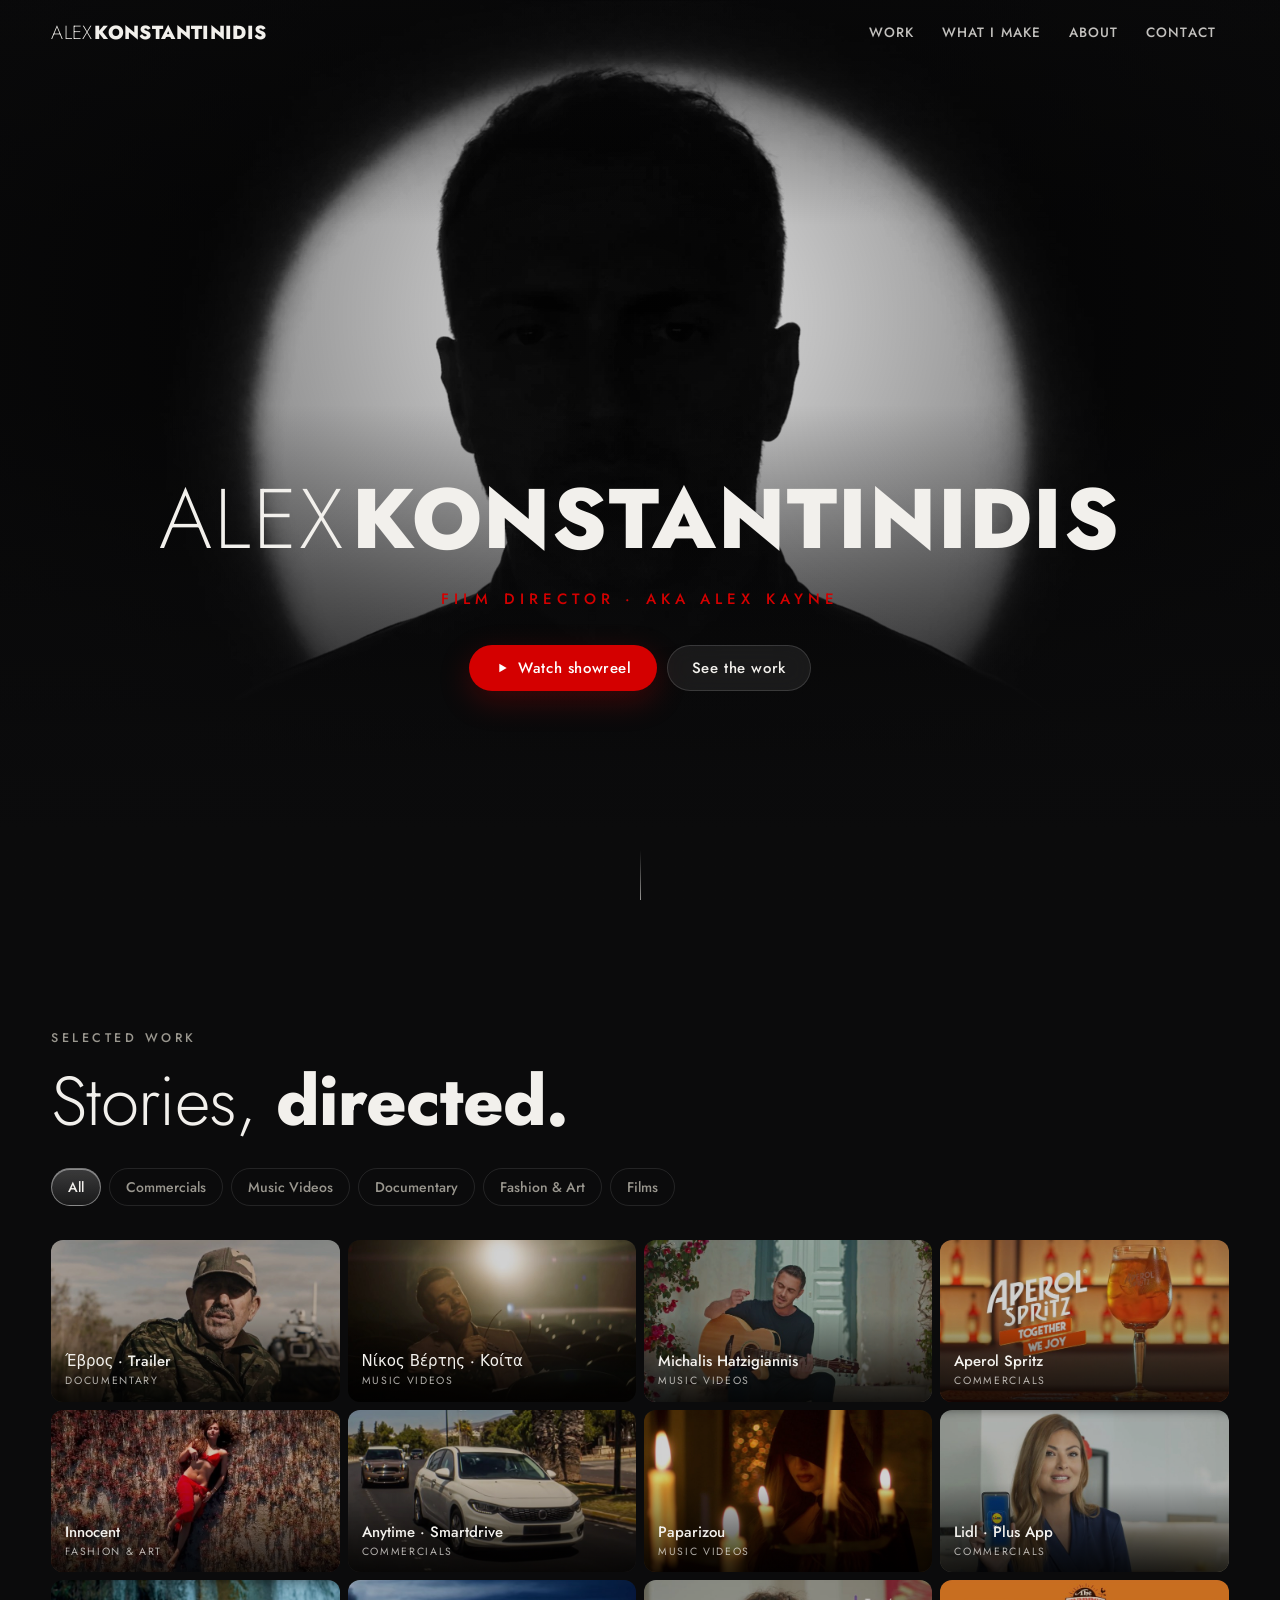
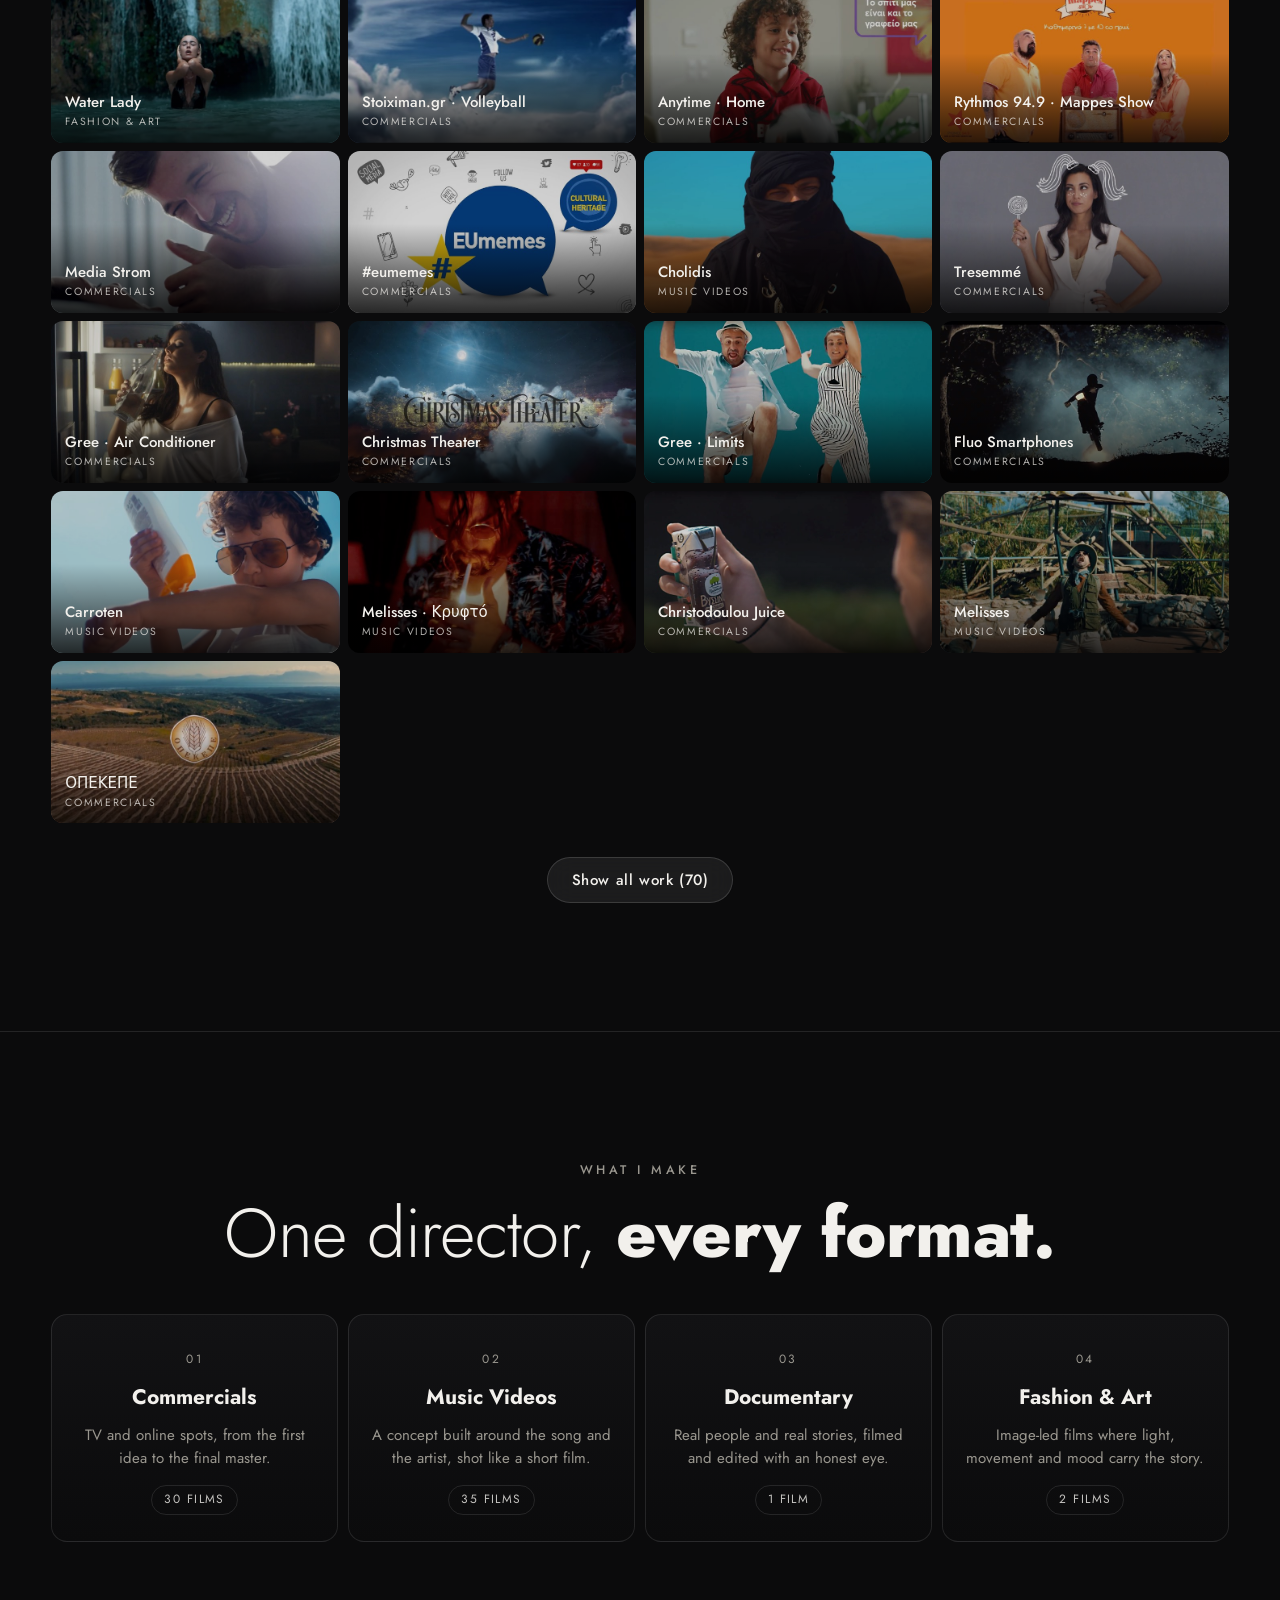
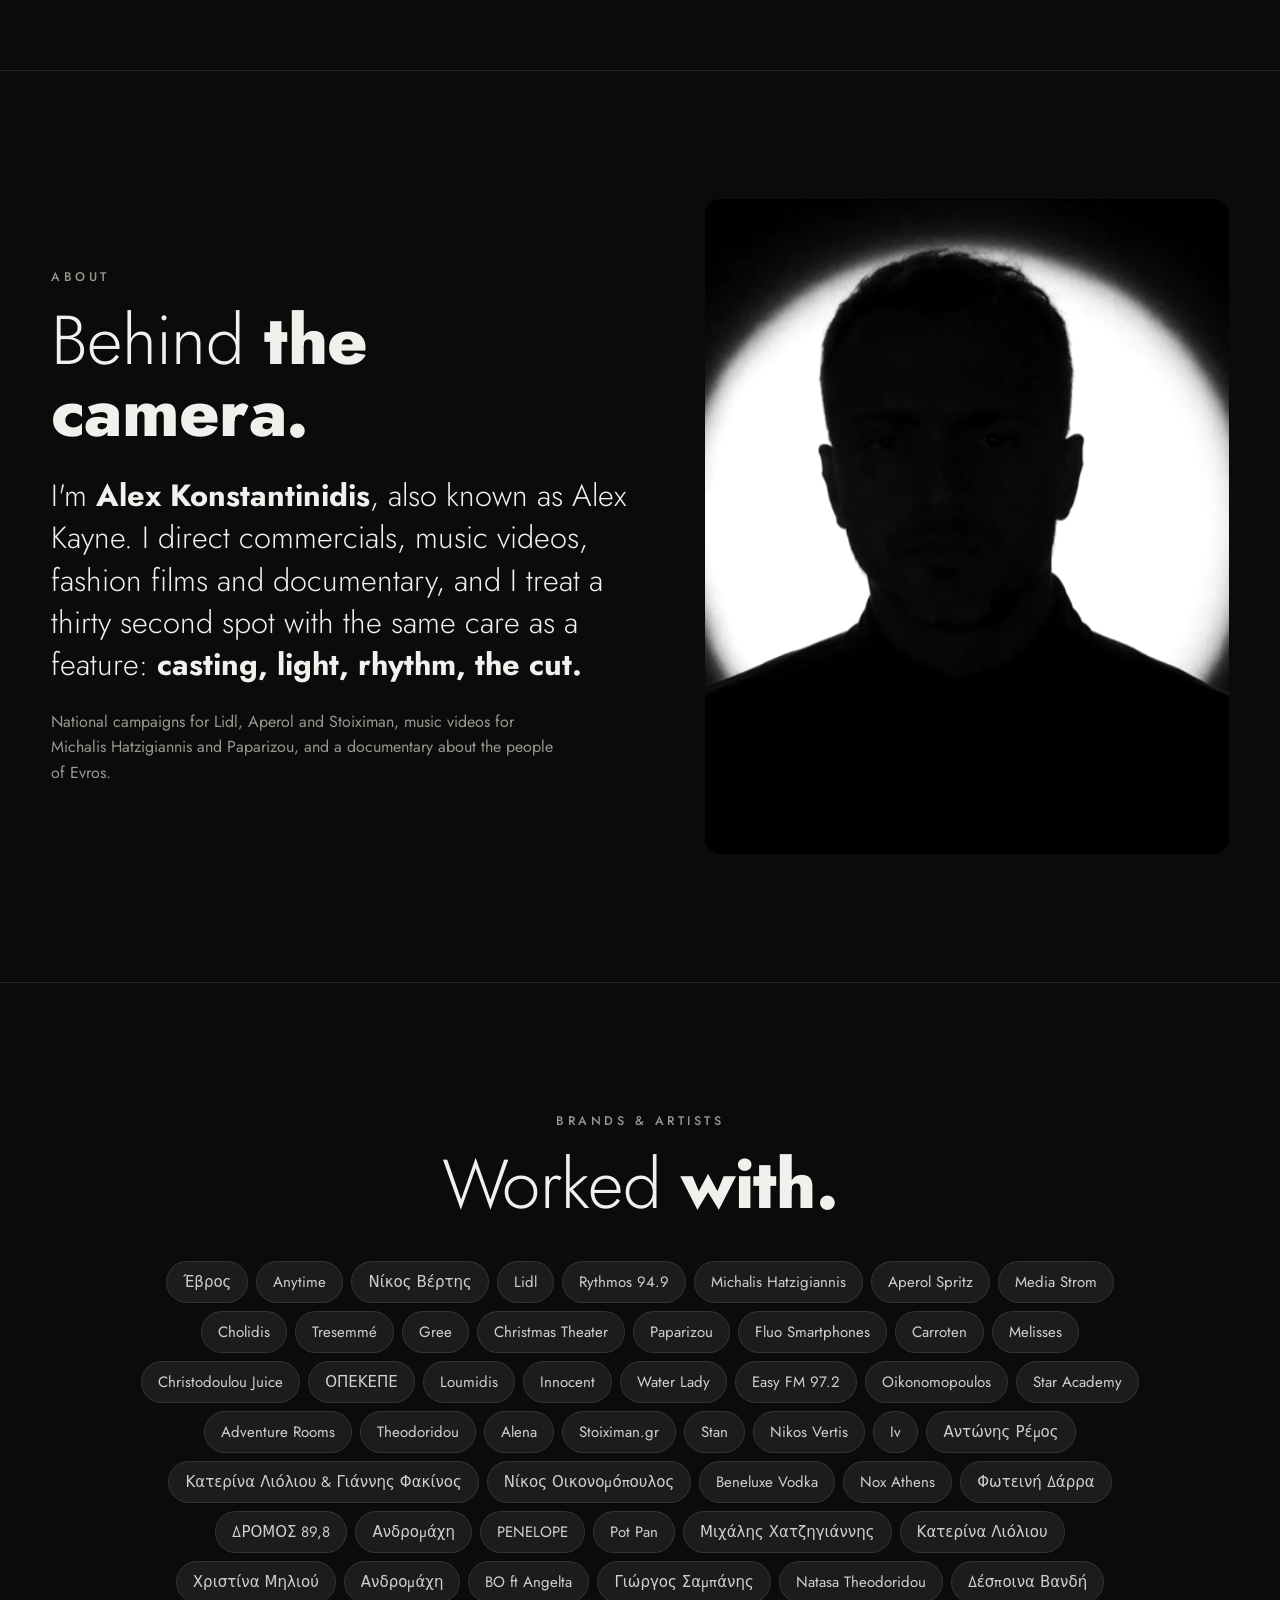
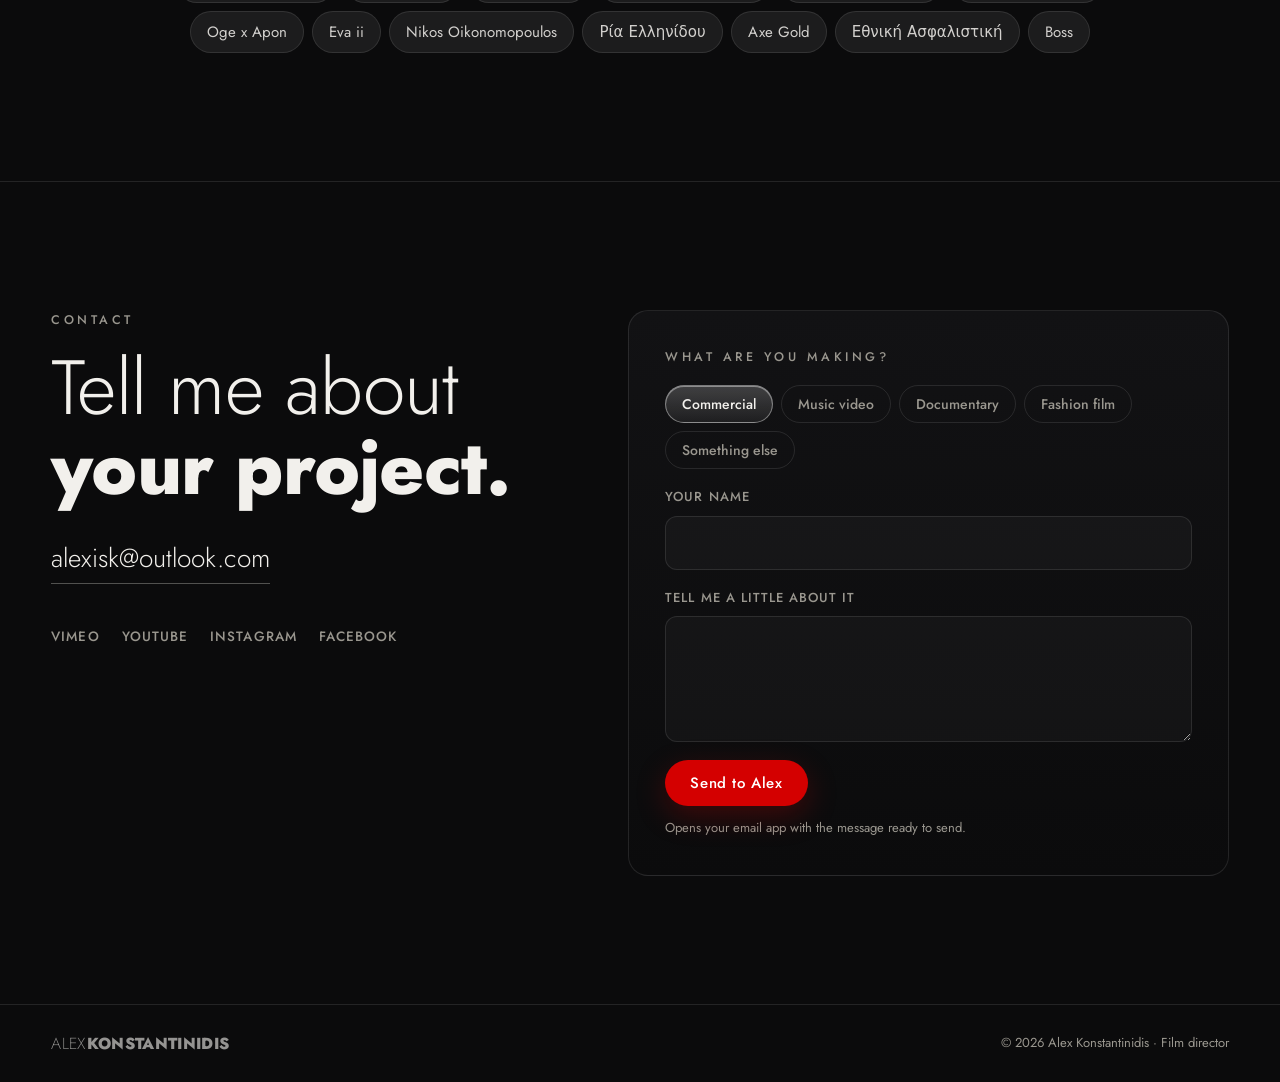
==== index.html @ 35095151 "alexisk.gr gets its own admin: drag the films into the order you want, hide one with the eye; the ho" ====
<!doctype html>
<html lang="en">
<head>
<meta charset="utf-8">
<meta name="viewport" content="width=device-width, initial-scale=1, viewport-fit=cover">
<title>Alex Konstantinidis · Director</title>
<meta name="description" content="Alex Konstantinidis, aka Alex Kayne. Director of commercials, music videos and documentary. 70 films for brands and artists.">
<meta name="theme-color" content="#0b0b0c">
<meta property="og:type" content="website">
<meta property="og:title" content="Alex Konstantinidis · Director">
<meta property="og:description" content="Commercials, music videos and documentary. Watch the showreel.">
<meta property="og:image" content="https://alexisk.gr/img/alex.jpg">
<meta property="og:url" content="https://alexisk.gr/">
<link rel="canonical" href="https://alexisk.gr/">
<link rel="icon" href="favicon.svg" type="image/svg+xml">
<link rel="preconnect" href="https://fonts.googleapis.com"><link rel="preconnect" href="https://fonts.gstatic.com" crossorigin>
<link href="https://fonts.googleapis.com/css2?family=Jost:wght@250;300;400;500;700;800&display=swap" rel="stylesheet">
<link rel="preload" as="image" href="img/alex.webp" type="image/webp" fetchpriority="high">
<link rel="stylesheet" href="style.css?v=202610300952">
<script>document.documentElement.classList.add('js')</script>
</head>
<body>
<a class="skip" href="#work">Skip to work</a>

<header class="bar" id="bar">
  <a class="wm wm-bar" href="#top" aria-label="Alex Konstantinidis, back to top"><span>ALEX</span>KONSTANTINIDIS</a>
  <nav aria-label="Main">
    <a href="#work">Work</a>
    <a href="#make">What I make</a>
    <a href="#about">About</a>
    <a href="#contact">Contact</a>
  </nav>
  <a class="bar-cta" href="#contact">Contact</a>
</header>

<main id="top">
  <section class="hero" aria-label="Intro">
    <picture class="reel">
      <source srcset="img/alex.webp" type="image/webp">
      <img src="img/alex.jpg" alt="Alex Konstantinidis, backlit against a circle of light" width="2000" height="1125" fetchpriority="high">
    </picture>
    <div class="hero-in">
      <h1 class="wm wm-hero"><span>ALEX</span>KONSTANTINIDIS</h1>
      <span class="kicker">Film director · aka Alex Kayne</span>
      <div class="hero-cta">
        <a class="pill main" href="https://www.youtube.com/watch?v=kpIHiBkN5Og" data-play="showreel"><svg viewBox="0 0 24 24" aria-hidden="true"><path d="M8 5.5v13l11-6.5z"/></svg>Watch showreel</a>
        <a class="pill" href="#work">See the work</a>
      </div>
    </div>
    <span class="scroll-line" aria-hidden="true"></span>
  </section>

  <section id="work" class="work">
    <p class="label">Selected work</p>
    <h2>Stories, <b>directed.</b></h2>
    <div class="filters" role="group" aria-label="Filter by category">
      <button type="button" class="on" data-filter="all">All</button>
      <button type="button" data-filter="commercial">Commercials</button>
      <button type="button" data-filter="music-video">Music Videos</button>
      <button type="button" data-filter="documentary">Documentary</button>
      <button type="button" data-filter="fashion-art">Fashion &amp; Art</button>
      <button type="button" data-filter="film">Films</button>
    </div>
    <div class="grid">
      <a class="tile" data-group="documentary" href="https://www.youtube.com/watch?v=x2K8rYg7oN8" target="_blank" rel="noopener" data-play="3544" data-src="yt:x2K8rYg7oN8" data-title="Έβρος · Trailer" data-cat="Documentary">
        <img src="img/3544-s.jpg" alt="" loading="lazy" width="720" height="405">
        <span class="play" aria-hidden="true"><svg viewBox="0 0 24 24"><path d="M8 5.5v13l11-6.5z"/></svg></span>
        <span class="cap"><strong lang="el">Έβρος · Trailer</strong><span>Documentary</span></span>
      </a>
      <a class="tile" data-group="music-video" href="https://www.youtube.com/watch?v=i6Pagv3A0Rk" target="_blank" rel="noopener" data-play="3542" data-src="yt:i6Pagv3A0Rk" data-title="Νίκος Βέρτης · Κοίτα" data-cat="Music Video">
        <img src="img/3542-s.jpg" alt="" loading="lazy" width="720" height="405">
        <span class="play" aria-hidden="true"><svg viewBox="0 0 24 24"><path d="M8 5.5v13l11-6.5z"/></svg></span>
        <span class="cap"><strong lang="el">Νίκος Βέρτης · Κοίτα</strong><span>Music Videos</span></span>
      </a>
      <a class="tile" data-group="music-video" href="https://www.youtube.com/watch?v=1Y3h-3ka4bo" target="_blank" rel="noopener" data-play="3399" data-src="yt:1Y3h-3ka4bo" data-title="Michalis Hatzigiannis" data-cat="Music Video">
        <img src="img/3399-s.jpg" alt="" loading="lazy" width="720" height="405">
        <span class="play" aria-hidden="true"><svg viewBox="0 0 24 24"><path d="M8 5.5v13l11-6.5z"/></svg></span>
        <span class="cap"><strong>Michalis Hatzigiannis</strong><span>Music Videos</span></span>
      </a>
      <a class="tile" data-group="commercial" href="https://www.youtube.com/watch?v=J6xyi0iE8KY" target="_blank" rel="noopener" data-play="3352" data-src="yt:J6xyi0iE8KY" data-title="Aperol Spritz" data-cat="Commercial">
        <img src="img/3352-s.jpg" alt="" loading="lazy" width="720" height="405">
        <span class="play" aria-hidden="true"><svg viewBox="0 0 24 24"><path d="M8 5.5v13l11-6.5z"/></svg></span>
        <span class="cap"><strong>Aperol Spritz</strong><span>Commercials</span></span>
      </a>
      <a class="tile" data-group="fashion-art" href="https://www.youtube.com/watch?v=SP6UYJD-lkw" target="_blank" rel="noopener" data-play="3238" data-src="yt:SP6UYJD-lkw" data-title="Innocent" data-cat="Fashion &amp; Art">
        <img src="img/3238-s.jpg" alt="" loading="lazy" width="720" height="405">
        <span class="play" aria-hidden="true"><svg viewBox="0 0 24 24"><path d="M8 5.5v13l11-6.5z"/></svg></span>
        <span class="cap"><strong>Innocent</strong><span>Fashion &amp; Art</span></span>
      </a>
      <a class="tile" data-group="commercial" href="https://www.youtube.com/watch?v=G7U5fQG0IeA" target="_blank" rel="noopener" data-play="3539" data-src="yt:G7U5fQG0IeA" data-title="Anytime · Smartdrive" data-cat="Commercial">
        <img src="img/3539-s.jpg" alt="" loading="lazy" width="720" height="405">
        <span class="play" aria-hidden="true"><svg viewBox="0 0 24 24"><path d="M8 5.5v13l11-6.5z"/></svg></span>
        <span class="cap"><strong>Anytime · Smartdrive</strong><span>Commercials</span></span>
      </a>
      <a class="tile" data-group="music-video" href="https://www.youtube.com/watch?v=uqmSrvt9JmY" target="_blank" rel="noopener" data-play="3271" data-src="yt:uqmSrvt9JmY" data-title="Paparizou" data-cat="Music Video">
        <img src="img/3271-s.jpg" alt="" loading="lazy" width="720" height="405">
        <span class="play" aria-hidden="true"><svg viewBox="0 0 24 24"><path d="M8 5.5v13l11-6.5z"/></svg></span>
        <span class="cap"><strong>Paparizou</strong><span>Music Videos</span></span>
      </a>
      <a class="tile" data-group="commercial" href="https://www.youtube.com/watch?v=ZUnIIp8FUxc" target="_blank" rel="noopener" data-play="3404" data-src="yt:ZUnIIp8FUxc" data-title="Lidl · Plus App" data-cat="Commercial">
        <img src="img/3404-s.jpg" alt="" loading="lazy" width="720" height="405">
        <span class="play" aria-hidden="true"><svg viewBox="0 0 24 24"><path d="M8 5.5v13l11-6.5z"/></svg></span>
        <span class="cap"><strong>Lidl · Plus App</strong><span>Commercials</span></span>
      </a>
      <a class="tile" data-group="fashion-art" href="https://www.youtube.com/watch?v=EGry_QH7aZs" target="_blank" rel="noopener" data-play="3235" data-src="yt:EGry_QH7aZs" data-title="Water Lady" data-cat="Fashion &amp; Art">
        <img src="img/3235-s.jpg" alt="" loading="lazy" width="720" height="405">
        <span class="play" aria-hidden="true"><svg viewBox="0 0 24 24"><path d="M8 5.5v13l11-6.5z"/></svg></span>
        <span class="cap"><strong>Water Lady</strong><span>Fashion &amp; Art</span></span>
      </a>
      <a class="tile" data-group="commercial" href="https://www.youtube.com/watch?v=8hFElNZaDrM" target="_blank" rel="noopener" data-play="3213" data-src="yt:8hFElNZaDrM" data-title="Stoiximan.gr · Volleyball" data-cat="Commercial">
        <img src="img/3213-s.jpg" alt="" loading="lazy" width="720" height="405">
        <span class="play" aria-hidden="true"><svg viewBox="0 0 24 24"><path d="M8 5.5v13l11-6.5z"/></svg></span>
        <span class="cap"><strong>Stoiximan.gr · Volleyball</strong><span>Commercials</span></span>
      </a>
      <a class="tile" data-group="commercial" href="https://www.youtube.com/watch?v=E6cgIhnxuOk" target="_blank" rel="noopener" data-play="3406" data-src="yt:E6cgIhnxuOk" data-title="Anytime · Home" data-cat="Commercial">
        <img src="img/3406-s.jpg" alt="" loading="lazy" width="720" height="405">
        <span class="play" aria-hidden="true"><svg viewBox="0 0 24 24"><path d="M8 5.5v13l11-6.5z"/></svg></span>
        <span class="cap"><strong>Anytime · Home</strong><span>Commercials</span></span>
      </a>
      <a class="tile" data-group="commercial" href="https://www.youtube.com/watch?v=kP0-Y-DdwDU" target="_blank" rel="noopener" data-play="3402" data-src="yt:kP0-Y-DdwDU" data-title="Rythmos 94.9 · Mappes Show" data-cat="Commercial">
        <img src="img/3402-s.jpg" alt="" loading="lazy" width="720" height="405">
        <span class="play" aria-hidden="true"><svg viewBox="0 0 24 24"><path d="M8 5.5v13l11-6.5z"/></svg></span>
        <span class="cap"><strong>Rythmos 94.9 · Mappes Show</strong><span>Commercials</span></span>
      </a>
      <a class="tile" data-group="commercial" href="https://www.youtube.com/watch?v=meAvXDOXg0M" target="_blank" rel="noopener" data-play="3409" data-src="yt:meAvXDOXg0M" data-title="Media Strom" data-cat="Commercial">
        <img src="img/3409-s.jpg" alt="" loading="lazy" width="720" height="405">
        <span class="play" aria-hidden="true"><svg viewBox="0 0 24 24"><path d="M8 5.5v13l11-6.5z"/></svg></span>
        <span class="cap"><strong>Media Strom</strong><span>Commercials</span></span>
      </a>
      <a class="tile" data-group="commercial" href="https://www.youtube.com/watch?v=xfd_9Tllp6E" target="_blank" rel="noopener" data-play="3356" data-src="yt:xfd_9Tllp6E" data-title="#eumemes" data-cat="Commercial">
        <img src="img/3356-s.jpg" alt="" loading="lazy" width="720" height="405">
        <span class="play" aria-hidden="true"><svg viewBox="0 0 24 24"><path d="M8 5.5v13l11-6.5z"/></svg></span>
        <span class="cap"><strong>#eumemes</strong><span>Commercials</span></span>
      </a>
      <a class="tile" data-group="music-video" href="https://www.youtube.com/watch?v=SaR6dMibzX0" target="_blank" rel="noopener" data-play="3340" data-src="yt:SaR6dMibzX0" data-title="Cholidis" data-cat="Music Video">
        <img src="img/3340-s.jpg" alt="" loading="lazy" width="720" height="405">
        <span class="play" aria-hidden="true"><svg viewBox="0 0 24 24"><path d="M8 5.5v13l11-6.5z"/></svg></span>
        <span class="cap"><strong>Cholidis</strong><span>Music Videos</span></span>
      </a>
      <a class="tile" data-group="commercial" href="https://vimeo.com/364348936" target="_blank" rel="noopener" data-play="3346" data-src="vimeo:364348936" data-title="Tresemmé" data-cat="Commercial">
        <img src="img/3346-s.jpg" alt="" loading="lazy" width="720" height="405">
        <span class="play" aria-hidden="true"><svg viewBox="0 0 24 24"><path d="M8 5.5v13l11-6.5z"/></svg></span>
        <span class="cap"><strong>Tresemmé</strong><span>Commercials</span></span>
      </a>
      <a class="tile" data-group="commercial" href="https://www.youtube.com/watch?v=95MQNNxvv1w" target="_blank" rel="noopener" data-play="3201" data-src="yt:95MQNNxvv1w" data-title="Gree · Air Conditioner" data-cat="Commercial">
        <img src="img/3201-s.jpg" alt="" loading="lazy" width="720" height="405">
        <span class="play" aria-hidden="true"><svg viewBox="0 0 24 24"><path d="M8 5.5v13l11-6.5z"/></svg></span>
        <span class="cap"><strong>Gree · Air Conditioner</strong><span>Commercials</span></span>
      </a>
      <a class="tile" data-group="commercial" href="https://www.youtube.com/watch?v=ba_bR10gKRU" target="_blank" rel="noopener" data-play="3354" data-src="yt:ba_bR10gKRU" data-title="Christmas Theater" data-cat="Commercial">
        <img src="img/3354-s.jpg" alt="" loading="lazy" width="720" height="405">
        <span class="play" aria-hidden="true"><svg viewBox="0 0 24 24"><path d="M8 5.5v13l11-6.5z"/></svg></span>
        <span class="cap"><strong>Christmas Theater</strong><span>Commercials</span></span>
      </a>
      <a class="tile" data-group="commercial" href="https://www.youtube.com/watch?v=FQ-w-qq4XlQ" target="_blank" rel="noopener" data-play="3184" data-src="yt:FQ-w-qq4XlQ" data-title="Gree · Limits" data-cat="Commercial">
        <img src="img/3184-s.jpg" alt="" loading="lazy" width="720" height="405">
        <span class="play" aria-hidden="true"><svg viewBox="0 0 24 24"><path d="M8 5.5v13l11-6.5z"/></svg></span>
        <span class="cap"><strong>Gree · Limits</strong><span>Commercials</span></span>
      </a>
      <a class="tile" data-group="commercial" href="https://www.youtube.com/watch?v=z-LZfkTOZeM" target="_blank" rel="noopener" data-play="3197" data-src="yt:z-LZfkTOZeM" data-title="Fluo Smartphones" data-cat="Commercial">
        <img src="img/3197-s.jpg" alt="" loading="lazy" width="720" height="405">
        <span class="play" aria-hidden="true"><svg viewBox="0 0 24 24"><path d="M8 5.5v13l11-6.5z"/></svg></span>
        <span class="cap"><strong>Fluo Smartphones</strong><span>Commercials</span></span>
      </a>
      <a class="tile" data-group="music-video" href="https://www.youtube.com/watch?v=IzEiKi5P69A" target="_blank" rel="noopener" data-play="3284" data-src="yt:IzEiKi5P69A" data-title="Carroten" data-cat="Music Video">
        <img src="img/3284-s.jpg" alt="" loading="lazy" width="720" height="405">
        <span class="play" aria-hidden="true"><svg viewBox="0 0 24 24"><path d="M8 5.5v13l11-6.5z"/></svg></span>
        <span class="cap"><strong>Carroten</strong><span>Music Videos</span></span>
      </a>
      <a class="tile" data-group="music-video" href="https://www.youtube.com/watch?v=x56pIWkL3AQ" target="_blank" rel="noopener" data-play="3240" data-src="yt:x56pIWkL3AQ" data-title="Melisses · Κρυφτό" data-cat="Music Video">
        <img src="img/3240-s.jpg" alt="" loading="lazy" width="720" height="405">
        <span class="play" aria-hidden="true"><svg viewBox="0 0 24 24"><path d="M8 5.5v13l11-6.5z"/></svg></span>
        <span class="cap"><strong lang="el">Melisses · Κρυφτό</strong><span>Music Videos</span></span>
      </a>
      <a class="tile" data-group="commercial" href="https://www.youtube.com/watch?v=7gSJOkG0Obo" target="_blank" rel="noopener" data-play="3227" data-src="yt:7gSJOkG0Obo" data-title="Christodoulou Juice" data-cat="Commercial">
        <img src="img/3227-s.jpg" alt="" loading="lazy" width="720" height="405">
        <span class="play" aria-hidden="true"><svg viewBox="0 0 24 24"><path d="M8 5.5v13l11-6.5z"/></svg></span>
        <span class="cap"><strong>Christodoulou Juice</strong><span>Commercials</span></span>
      </a>
      <a class="tile" data-group="music-video" href="https://www.youtube.com/watch?v=95QMQbX_Ksc" target="_blank" rel="noopener" data-play="3242" data-src="yt:95QMQbX_Ksc" data-title="Melisses" data-cat="Music Video">
        <img src="img/3242-s.jpg" alt="" loading="lazy" width="720" height="405">
        <span class="play" aria-hidden="true"><svg viewBox="0 0 24 24"><path d="M8 5.5v13l11-6.5z"/></svg></span>
        <span class="cap"><strong>Melisses</strong><span>Music Videos</span></span>
      </a>
      <a class="tile" data-group="commercial" href="https://www.youtube.com/watch?v=ZLp12SywGY4" target="_blank" rel="noopener" data-play="3225" data-src="yt:ZLp12SywGY4" data-title="ΟΠΕΚΕΠΕ" data-cat="Commercial">
        <img src="img/3225-s.jpg" alt="" loading="lazy" width="720" height="405">
        <span class="play" aria-hidden="true"><svg viewBox="0 0 24 24"><path d="M8 5.5v13l11-6.5z"/></svg></span>
        <span class="cap"><strong lang="el">ΟΠΕΚΕΠΕ</strong><span>Commercials</span></span>
      </a>
      <a class="tile extra" data-group="commercial" href="https://www.youtube.com/watch?v=aLS7S3WE-Zg" target="_blank" rel="noopener" data-play="3223" data-src="yt:aLS7S3WE-Zg" data-title="Gree · Winter" data-cat="Commercial">
        <img src="img/3223-s.jpg" alt="" loading="lazy" width="720" height="405">
        <span class="play" aria-hidden="true"><svg viewBox="0 0 24 24"><path d="M8 5.5v13l11-6.5z"/></svg></span>
        <span class="cap"><strong>Gree · Winter</strong><span>Commercials</span></span>
      </a>
      <a class="tile extra" data-group="commercial" href="https://www.youtube.com/watch?v=tsR6b4ePS_A" target="_blank" rel="noopener" data-play="3221" data-src="yt:tsR6b4ePS_A" data-title="Gree · Classic" data-cat="Commercial">
        <img src="img/3221-s.jpg" alt="" loading="lazy" width="720" height="405">
        <span class="play" aria-hidden="true"><svg viewBox="0 0 24 24"><path d="M8 5.5v13l11-6.5z"/></svg></span>
        <span class="cap"><strong>Gree · Classic</strong><span>Commercials</span></span>
      </a>
      <a class="tile extra" data-group="commercial" href="https://www.youtube.com/watch?v=Zv-k69_E-UA" target="_blank" rel="noopener" data-play="3210" data-src="yt:Zv-k69_E-UA" data-title="Loumidis · Papagalos" data-cat="Commercial">
        <img src="img/3210-s.jpg" alt="" loading="lazy" width="720" height="405">
        <span class="play" aria-hidden="true"><svg viewBox="0 0 24 24"><path d="M8 5.5v13l11-6.5z"/></svg></span>
        <span class="cap"><strong>Loumidis · Papagalos</strong><span>Commercials</span></span>
      </a>
      <a class="tile extra" data-group="commercial" href="https://www.youtube.com/watch?v=LJmFH1_buIs" target="_blank" rel="noopener" data-play="3199" data-src="yt:LJmFH1_buIs" data-title="Easy FM 97.2" data-cat="Commercial">
        <img src="img/3199-s.jpg" alt="" loading="lazy" width="720" height="405">
        <span class="play" aria-hidden="true"><svg viewBox="0 0 24 24"><path d="M8 5.5v13l11-6.5z"/></svg></span>
        <span class="cap"><strong>Easy FM 97.2</strong><span>Commercials</span></span>
      </a>
      <a class="tile extra" data-group="music-video" href="https://www.youtube.com/watch?v=KfDkiPmk79w" target="_blank" rel="noopener" data-play="3342" data-src="yt:KfDkiPmk79w" data-title="Oikonomopoulos" data-cat="Music Video">
        <img src="img/3342-s.jpg" alt="" loading="lazy" width="720" height="405">
        <span class="play" aria-hidden="true"><svg viewBox="0 0 24 24"><path d="M8 5.5v13l11-6.5z"/></svg></span>
        <span class="cap"><strong>Oikonomopoulos</strong><span>Music Videos</span></span>
      </a>
      <a class="tile extra" data-group="commercial" href="https://vimeo.com/231087530" target="_blank" rel="noopener" data-play="3282" data-src="vimeo:231087530" data-title="Star Academy" data-cat="Commercial">
        <img src="img/3282-s.jpg" alt="" loading="lazy" width="720" height="405">
        <span class="play" aria-hidden="true"><svg viewBox="0 0 24 24"><path d="M8 5.5v13l11-6.5z"/></svg></span>
        <span class="cap"><strong>Star Academy</strong><span>Commercials</span></span>
      </a>
      <a class="tile extra" data-group="commercial" href="https://www.youtube.com/watch?v=4etDC9aVXcg" target="_blank" rel="noopener" data-play="3233" data-src="yt:4etDC9aVXcg" data-title="Adventure Rooms" data-cat="Commercial">
        <img src="img/3233-s.jpg" alt="" loading="lazy" width="720" height="405">
        <span class="play" aria-hidden="true"><svg viewBox="0 0 24 24"><path d="M8 5.5v13l11-6.5z"/></svg></span>
        <span class="cap"><strong>Adventure Rooms</strong><span>Commercials</span></span>
      </a>
      <a class="tile extra" data-group="music-video" href="https://www.youtube.com/watch?v=K9JAykHMtmk" target="_blank" rel="noopener" data-play="3286" data-src="yt:K9JAykHMtmk" data-title="Theodoridou" data-cat="Music Video">
        <img src="img/3286-s.jpg" alt="" loading="lazy" width="720" height="405">
        <span class="play" aria-hidden="true"><svg viewBox="0 0 24 24"><path d="M8 5.5v13l11-6.5z"/></svg></span>
        <span class="cap"><strong>Theodoridou</strong><span>Music Videos</span></span>
      </a>
      <a class="tile extra" data-group="music-video" href="https://www.youtube.com/watch?v=K68UrdUOr2Y" target="_blank" rel="noopener" data-play="3280" data-src="yt:K68UrdUOr2Y" data-title="Alena" data-cat="Music Video">
        <img src="img/3280-s.jpg" alt="" loading="lazy" width="720" height="405">
        <span class="play" aria-hidden="true"><svg viewBox="0 0 24 24"><path d="M8 5.5v13l11-6.5z"/></svg></span>
        <span class="cap"><strong>Alena</strong><span>Music Videos</span></span>
      </a>
      <a class="tile extra" data-group="commercial" href="https://www.youtube.com/watch?v=eBuiWknA1tA" target="_blank" rel="noopener" data-play="3207" data-src="yt:eBuiWknA1tA" data-title="Loumidis · TVC" data-cat="Commercial">
        <img src="img/3207-s.jpg" alt="" loading="lazy" width="720" height="405">
        <span class="play" aria-hidden="true"><svg viewBox="0 0 24 24"><path d="M8 5.5v13l11-6.5z"/></svg></span>
        <span class="cap"><strong>Loumidis · TVC</strong><span>Commercials</span></span>
      </a>
      <a class="tile extra" data-group="music-video" href="https://www.youtube.com/watch?v=1Qrzd91rES4" target="_blank" rel="noopener" data-play="3276" data-src="yt:1Qrzd91rES4" data-title="Stan" data-cat="Music Video">
        <img src="img/3276-s.jpg" alt="" loading="lazy" width="720" height="405">
        <span class="play" aria-hidden="true"><svg viewBox="0 0 24 24"><path d="M8 5.5v13l11-6.5z"/></svg></span>
        <span class="cap"><strong>Stan</strong><span>Music Videos</span></span>
      </a>
      <a class="tile extra" data-group="music-video" href="https://www.youtube.com/watch?v=0GxDvGdH7S4" target="_blank" rel="noopener" data-play="tml-0GxDvGdH7S4" data-src="yt:0GxDvGdH7S4" data-title="Nikos Vertis · Eroteftika Esena" data-cat="Music Video">
        <img src="https://i.ytimg.com/vi/0GxDvGdH7S4/hqdefault.jpg" alt="" loading="lazy" width="720" height="405">
        <span class="play" aria-hidden="true"><svg viewBox="0 0 24 24"><path d="M8 5.5v13l11-6.5z"/></svg></span>
        <span class="cap"><strong>Nikos Vertis · Eroteftika Esena</strong><span>Music Videos</span></span>
      </a>
      <a class="tile extra" data-group="commercial" href="https://www.youtube.com/watch?v=CI5pUMbyZb0" target="_blank" rel="noopener" data-play="tml-CI5pUMbyZb0" data-src="yt:CI5pUMbyZb0" data-title="Iv · Χριστίνα Μηλιού - Cabaret" data-cat="Commercial">
        <img src="https://i.ytimg.com/vi/CI5pUMbyZb0/hqdefault.jpg" alt="" loading="lazy" width="720" height="405">
        <span class="play" aria-hidden="true"><svg viewBox="0 0 24 24"><path d="M8 5.5v13l11-6.5z"/></svg></span>
        <span class="cap"><strong lang="el">Iv · Χριστίνα Μηλιού - Cabaret</strong><span>Commercials</span></span>
      </a>
      <a class="tile extra" data-group="music-video" href="https://www.youtube.com/watch?v=_hBOZYrXSvo" target="_blank" rel="noopener" data-play="tml-_hBOZYrXSvo" data-src="yt:_hBOZYrXSvo" data-title="Αντώνης Ρέμος · Δευτέρα" data-cat="Music Video">
        <img src="https://i.ytimg.com/vi/_hBOZYrXSvo/hqdefault.jpg" alt="" loading="lazy" width="720" height="405">
        <span class="play" aria-hidden="true"><svg viewBox="0 0 24 24"><path d="M8 5.5v13l11-6.5z"/></svg></span>
        <span class="cap"><strong lang="el">Αντώνης Ρέμος · Δευτέρα</strong><span>Music Videos</span></span>
      </a>
      <a class="tile extra" data-group="music-video" href="https://www.youtube.com/watch?v=35kmvlsmm8o" target="_blank" rel="noopener" data-play="tml-35kmvlsmm8o" data-src="yt:35kmvlsmm8o" data-title="Κατερίνα Λιόλιου &amp; Γιάννης Φακίνος · Με &#x27;Γειά Σου" data-cat="Music Video">
        <img src="https://i.ytimg.com/vi/35kmvlsmm8o/hqdefault.jpg" alt="" loading="lazy" width="720" height="405">
        <span class="play" aria-hidden="true"><svg viewBox="0 0 24 24"><path d="M8 5.5v13l11-6.5z"/></svg></span>
        <span class="cap"><strong lang="el">Κατερίνα Λιόλιου &amp; Γιάννης Φακίνος · Με &#x27;Γειά Σου</strong><span>Music Videos</span></span>
      </a>
      <a class="tile extra" data-group="music-video" href="https://www.youtube.com/watch?v=NudxWnzrRxs" target="_blank" rel="noopener" data-play="tml-NudxWnzrRxs" data-src="yt:NudxWnzrRxs" data-title="Νίκος Οικονομόπουλος · Ψάχνω Να Βρω" data-cat="Music Video">
        <img src="https://i.ytimg.com/vi/NudxWnzrRxs/hqdefault.jpg" alt="" loading="lazy" width="720" height="405">
        <span class="play" aria-hidden="true"><svg viewBox="0 0 24 24"><path d="M8 5.5v13l11-6.5z"/></svg></span>
        <span class="cap"><strong lang="el">Νίκος Οικονομόπουλος · Ψάχνω Να Βρω</strong><span>Music Videos</span></span>
      </a>
      <a class="tile extra" data-group="commercial" href="https://www.youtube.com/watch?v=R08ZdxbOKrg" target="_blank" rel="noopener" data-play="tml-R08ZdxbOKrg" data-src="yt:R08ZdxbOKrg" data-title="Beneluxe Vodka" data-cat="Commercial">
        <img src="https://i.ytimg.com/vi/R08ZdxbOKrg/hqdefault.jpg" alt="" loading="lazy" width="720" height="405">
        <span class="play" aria-hidden="true"><svg viewBox="0 0 24 24"><path d="M8 5.5v13l11-6.5z"/></svg></span>
        <span class="cap"><strong>Beneluxe Vodka</strong><span>Commercials</span></span>
      </a>
      <a class="tile extra" data-group="music-video" href="https://www.youtube.com/watch?v=EjZ_jDMnyl0" target="_blank" rel="noopener" data-play="tml-EjZ_jDMnyl0" data-src="yt:EjZ_jDMnyl0" data-title="Melisses · 30 40 (Yes I Do)" data-cat="Music Video">
        <img src="https://i.ytimg.com/vi/EjZ_jDMnyl0/hqdefault.jpg" alt="" loading="lazy" width="720" height="405">
        <span class="play" aria-hidden="true"><svg viewBox="0 0 24 24"><path d="M8 5.5v13l11-6.5z"/></svg></span>
        <span class="cap"><strong>Melisses · 30 40 (Yes I Do)</strong><span>Music Videos</span></span>
      </a>
      <a class="tile extra" data-group="commercial" href="https://www.youtube.com/watch?v=E9fCxQ7Hjj4" target="_blank" rel="noopener" data-play="tml-E9fCxQ7Hjj4" data-src="yt:E9fCxQ7Hjj4" data-title="Nox Athens · Θεοδωρίδου &amp; Βανδή" data-cat="Commercial">
        <img src="https://i.ytimg.com/vi/E9fCxQ7Hjj4/hqdefault.jpg" alt="" loading="lazy" width="720" height="405">
        <span class="play" aria-hidden="true"><svg viewBox="0 0 24 24"><path d="M8 5.5v13l11-6.5z"/></svg></span>
        <span class="cap"><strong lang="el">Nox Athens · Θεοδωρίδου &amp; Βανδή</strong><span>Commercials</span></span>
      </a>
      <a class="tile extra" data-group="music-video" href="https://www.youtube.com/watch?v=7bwjhznNsik" target="_blank" rel="noopener" data-play="tml-7bwjhznNsik" data-src="yt:7bwjhznNsik" data-title="Φωτεινή Δάρρα · Δύο Σιωπές" data-cat="Music Video">
        <img src="https://i.ytimg.com/vi/7bwjhznNsik/hqdefault.jpg" alt="" loading="lazy" width="720" height="405">
        <span class="play" aria-hidden="true"><svg viewBox="0 0 24 24"><path d="M8 5.5v13l11-6.5z"/></svg></span>
        <span class="cap"><strong lang="el">Φωτεινή Δάρρα · Δύο Σιωπές</strong><span>Music Videos</span></span>
      </a>
      <a class="tile extra" data-group="music-video" href="https://www.youtube.com/watch?v=SilHmCoB1xw" target="_blank" rel="noopener" data-play="tml-SilHmCoB1xw" data-src="yt:SilHmCoB1xw" data-title="Νίκος Οικονομόπουλος · Από Έρωτα..." data-cat="Music Video">
        <img src="https://i.ytimg.com/vi/SilHmCoB1xw/hqdefault.jpg" alt="" loading="lazy" width="720" height="405">
        <span class="play" aria-hidden="true"><svg viewBox="0 0 24 24"><path d="M8 5.5v13l11-6.5z"/></svg></span>
        <span class="cap"><strong lang="el">Νίκος Οικονομόπουλος · Από Έρωτα...</strong><span>Music Videos</span></span>
      </a>
      <a class="tile extra" data-group="music-video" href="https://www.youtube.com/watch?v=aZ8xdBOUNp8" target="_blank" rel="noopener" data-play="tml-aZ8xdBOUNp8" data-src="yt:aZ8xdBOUNp8" data-title="Nikos Vertis · S&#x27; Agapao" data-cat="Music Video">
        <img src="https://i.ytimg.com/vi/aZ8xdBOUNp8/hqdefault.jpg" alt="" loading="lazy" width="720" height="405">
        <span class="play" aria-hidden="true"><svg viewBox="0 0 24 24"><path d="M8 5.5v13l11-6.5z"/></svg></span>
        <span class="cap"><strong>Nikos Vertis · S&#x27; Agapao</strong><span>Music Videos</span></span>
      </a>
      <a class="tile extra" data-group="commercial" href="https://www.youtube.com/watch?v=G9khzCytOKY" target="_blank" rel="noopener" data-play="tml-G9khzCytOKY" data-src="yt:G9khzCytOKY" data-title="ΔΡΟΜΟΣ 89,8" data-cat="Commercial">
        <img src="https://i.ytimg.com/vi/G9khzCytOKY/hqdefault.jpg" alt="" loading="lazy" width="720" height="405">
        <span class="play" aria-hidden="true"><svg viewBox="0 0 24 24"><path d="M8 5.5v13l11-6.5z"/></svg></span>
        <span class="cap"><strong lang="el">ΔΡΟΜΟΣ 89,8</strong><span>Commercials</span></span>
      </a>
      <a class="tile extra" data-group="music-video" href="https://www.youtube.com/watch?v=6Gcu4GF8fYc" target="_blank" rel="noopener" data-play="tml-6Gcu4GF8fYc" data-src="yt:6Gcu4GF8fYc" data-title="Ανδρομάχη · Καλέ ποιος είναι αυτός" data-cat="Music Video">
        <img src="https://i.ytimg.com/vi/6Gcu4GF8fYc/hqdefault.jpg" alt="" loading="lazy" width="720" height="405">
        <span class="play" aria-hidden="true"><svg viewBox="0 0 24 24"><path d="M8 5.5v13l11-6.5z"/></svg></span>
        <span class="cap"><strong lang="el">Ανδρομάχη · Καλέ ποιος είναι αυτός</strong><span>Music Videos</span></span>
      </a>
      <a class="tile extra" data-group="film" href="https://www.youtube.com/watch?v=MOh7XEQSFSg" target="_blank" rel="noopener" data-play="tml-MOh7XEQSFSg" data-src="yt:MOh7XEQSFSg" data-title="PENELOPE" data-cat="Film">
        <img src="https://i.ytimg.com/vi/MOh7XEQSFSg/hqdefault.jpg" alt="" loading="lazy" width="720" height="405">
        <span class="play" aria-hidden="true"><svg viewBox="0 0 24 24"><path d="M8 5.5v13l11-6.5z"/></svg></span>
        <span class="cap"><strong>PENELOPE</strong><span>Films</span></span>
      </a>
      <a class="tile extra" data-group="music-video" href="https://www.youtube.com/watch?v=q9CE6Z5fLTs" target="_blank" rel="noopener" data-play="tml-q9CE6Z5fLTs" data-src="yt:q9CE6Z5fLTs" data-title="Νίκος Οικονομόπουλος · Πάλι Γύρισα" data-cat="Music Video">
        <img src="https://i.ytimg.com/vi/q9CE6Z5fLTs/hqdefault.jpg" alt="" loading="lazy" width="720" height="405">
        <span class="play" aria-hidden="true"><svg viewBox="0 0 24 24"><path d="M8 5.5v13l11-6.5z"/></svg></span>
        <span class="cap"><strong lang="el">Νίκος Οικονομόπουλος · Πάλι Γύρισα</strong><span>Music Videos</span></span>
      </a>
      <a class="tile extra" data-group="commercial" href="https://www.youtube.com/watch?v=n5Vfijf1ELA" target="_blank" rel="noopener" data-play="tml-n5Vfijf1ELA" data-src="yt:n5Vfijf1ELA" data-title="Pot Pan" data-cat="Commercial">
        <img src="https://i.ytimg.com/vi/n5Vfijf1ELA/hqdefault.jpg" alt="" loading="lazy" width="720" height="405">
        <span class="play" aria-hidden="true"><svg viewBox="0 0 24 24"><path d="M8 5.5v13l11-6.5z"/></svg></span>
        <span class="cap"><strong>Pot Pan</strong><span>Commercials</span></span>
      </a>
      <a class="tile extra" data-group="music-video" href="https://www.youtube.com/watch?v=PBrZ_I-g8p0" target="_blank" rel="noopener" data-play="tml-PBrZ_I-g8p0" data-src="yt:PBrZ_I-g8p0" data-title="Μιχάλης Χατζηγιάννης · Φωτιά Στη Νύχτα" data-cat="Music Video">
        <img src="https://i.ytimg.com/vi/PBrZ_I-g8p0/hqdefault.jpg" alt="" loading="lazy" width="720" height="405">
        <span class="play" aria-hidden="true"><svg viewBox="0 0 24 24"><path d="M8 5.5v13l11-6.5z"/></svg></span>
        <span class="cap"><strong lang="el">Μιχάλης Χατζηγιάννης · Φωτιά Στη Νύχτα</strong><span>Music Videos</span></span>
      </a>
      <a class="tile extra" data-group="music-video" href="https://www.youtube.com/watch?v=Avg99Mb_w1A" target="_blank" rel="noopener" data-play="tml-Avg99Mb_w1A" data-src="yt:Avg99Mb_w1A" data-title="Κατερίνα Λιόλιου · Για την Επόμενη" data-cat="Music Video">
        <img src="https://i.ytimg.com/vi/Avg99Mb_w1A/hqdefault.jpg" alt="" loading="lazy" width="720" height="405">
        <span class="play" aria-hidden="true"><svg viewBox="0 0 24 24"><path d="M8 5.5v13l11-6.5z"/></svg></span>
        <span class="cap"><strong lang="el">Κατερίνα Λιόλιου · Για την Επόμενη</strong><span>Music Videos</span></span>
      </a>
      <a class="tile extra" data-group="music-video" href="https://www.youtube.com/watch?v=oY_F6rtNRg8" target="_blank" rel="noopener" data-play="tml-oY_F6rtNRg8" data-src="yt:oY_F6rtNRg8" data-title="Χριστίνα Μηλιού · Ένας Μήνας Και Κάτι" data-cat="Music Video">
        <img src="https://i.ytimg.com/vi/oY_F6rtNRg8/hqdefault.jpg" alt="" loading="lazy" width="720" height="405">
        <span class="play" aria-hidden="true"><svg viewBox="0 0 24 24"><path d="M8 5.5v13l11-6.5z"/></svg></span>
        <span class="cap"><strong lang="el">Χριστίνα Μηλιού · Ένας Μήνας Και Κάτι</strong><span>Music Videos</span></span>
      </a>
      <a class="tile extra" data-group="music-video" href="https://www.youtube.com/watch?v=pXkjKtg7tTs" target="_blank" rel="noopener" data-play="tml-pXkjKtg7tTs" data-src="yt:pXkjKtg7tTs" data-title="Ανδρομάχη · Σούσουρο" data-cat="Music Video">
        <img src="https://i.ytimg.com/vi/pXkjKtg7tTs/hqdefault.jpg" alt="" loading="lazy" width="720" height="405">
        <span class="play" aria-hidden="true"><svg viewBox="0 0 24 24"><path d="M8 5.5v13l11-6.5z"/></svg></span>
        <span class="cap"><strong lang="el">Ανδρομάχη · Σούσουρο</strong><span>Music Videos</span></span>
      </a>
      <a class="tile extra" data-group="music-video" href="https://www.youtube.com/watch?v=mkuo9_wOJ0g" target="_blank" rel="noopener" data-play="tml-mkuo9_wOJ0g" data-src="yt:mkuo9_wOJ0g" data-title="BO ft Angelta · Hey Bo" data-cat="Music Video">
        <img src="https://i.ytimg.com/vi/mkuo9_wOJ0g/hqdefault.jpg" alt="" loading="lazy" width="720" height="405">
        <span class="play" aria-hidden="true"><svg viewBox="0 0 24 24"><path d="M8 5.5v13l11-6.5z"/></svg></span>
        <span class="cap"><strong>BO ft Angelta · Hey Bo</strong><span>Music Videos</span></span>
      </a>
      <a class="tile extra" data-group="music-video" href="https://www.youtube.com/watch?v=c7-5nWj1-PQ" target="_blank" rel="noopener" data-play="tml-c7-5nWj1-PQ" data-src="yt:c7-5nWj1-PQ" data-title="Γιώργος Σαμπάνης · Αν δεν έρθεις εσύ" data-cat="Music Video">
        <img src="https://i.ytimg.com/vi/c7-5nWj1-PQ/hqdefault.jpg" alt="" loading="lazy" width="720" height="405">
        <span class="play" aria-hidden="true"><svg viewBox="0 0 24 24"><path d="M8 5.5v13l11-6.5z"/></svg></span>
        <span class="cap"><strong lang="el">Γιώργος Σαμπάνης · Αν δεν έρθεις εσύ</strong><span>Music Videos</span></span>
      </a>
      <a class="tile extra" data-group="music-video" href="https://www.youtube.com/watch?v=1PAf40ob_BI" target="_blank" rel="noopener" data-play="tml-1PAf40ob_BI" data-src="yt:1PAf40ob_BI" data-title="Κατερίνα Λιόλιου · Τελικά Σου Έστειλα" data-cat="Music Video">
        <img src="https://i.ytimg.com/vi/1PAf40ob_BI/hqdefault.jpg" alt="" loading="lazy" width="720" height="405">
        <span class="play" aria-hidden="true"><svg viewBox="0 0 24 24"><path d="M8 5.5v13l11-6.5z"/></svg></span>
        <span class="cap"><strong lang="el">Κατερίνα Λιόλιου · Τελικά Σου Έστειλα</strong><span>Music Videos</span></span>
      </a>
      <a class="tile extra" data-group="music-video" href="https://www.youtube.com/watch?v=z_Gl8WVxeZc" target="_blank" rel="noopener" data-play="tml-z_Gl8WVxeZc" data-src="yt:z_Gl8WVxeZc" data-title="Natasa Theodoridou · Yparho Gia Sena" data-cat="Music Video">
        <img src="https://i.ytimg.com/vi/z_Gl8WVxeZc/hqdefault.jpg" alt="" loading="lazy" width="720" height="405">
        <span class="play" aria-hidden="true"><svg viewBox="0 0 24 24"><path d="M8 5.5v13l11-6.5z"/></svg></span>
        <span class="cap"><strong>Natasa Theodoridou · Yparho Gia Sena</strong><span>Music Videos</span></span>
      </a>
      <a class="tile extra" data-group="music-video" href="https://www.youtube.com/watch?v=bLjO-trbsNc" target="_blank" rel="noopener" data-play="tml-bLjO-trbsNc" data-src="yt:bLjO-trbsNc" data-title="Δέσποινα Βανδή · Φαινόμενο" data-cat="Music Video">
        <img src="https://i.ytimg.com/vi/bLjO-trbsNc/hqdefault.jpg" alt="" loading="lazy" width="720" height="405">
        <span class="play" aria-hidden="true"><svg viewBox="0 0 24 24"><path d="M8 5.5v13l11-6.5z"/></svg></span>
        <span class="cap"><strong lang="el">Δέσποινα Βανδή · Φαινόμενο</strong><span>Music Videos</span></span>
      </a>
      <a class="tile extra" data-group="music-video" href="https://www.youtube.com/watch?v=yH4hWYwxY2U" target="_blank" rel="noopener" data-play="tml-yH4hWYwxY2U" data-src="yt:yH4hWYwxY2U" data-title="Oge x Apon · Απαγορευμένο" data-cat="Music Video">
        <img src="https://i.ytimg.com/vi/yH4hWYwxY2U/hqdefault.jpg" alt="" loading="lazy" width="720" height="405">
        <span class="play" aria-hidden="true"><svg viewBox="0 0 24 24"><path d="M8 5.5v13l11-6.5z"/></svg></span>
        <span class="cap"><strong lang="el">Oge x Apon · Απαγορευμένο</strong><span>Music Videos</span></span>
      </a>
      <a class="tile extra" data-group="music-video" href="https://www.youtube.com/watch?v=ycWOTNuYuxg" target="_blank" rel="noopener" data-play="tml-ycWOTNuYuxg" data-src="yt:ycWOTNuYuxg" data-title="Νίκος Οικονομόπουλος · Πρώτη Θέση" data-cat="Music Video">
        <img src="https://i.ytimg.com/vi/ycWOTNuYuxg/hqdefault.jpg" alt="" loading="lazy" width="720" height="405">
        <span class="play" aria-hidden="true"><svg viewBox="0 0 24 24"><path d="M8 5.5v13l11-6.5z"/></svg></span>
        <span class="cap"><strong lang="el">Νίκος Οικονομόπουλος · Πρώτη Θέση</strong><span>Music Videos</span></span>
      </a>
      <a class="tile extra" data-group="film" href="https://www.youtube.com/watch?v=_fRXBXkcikw" target="_blank" rel="noopener" data-play="tml-_fRXBXkcikw" data-src="yt:_fRXBXkcikw" data-title="Eva ii · Official Trailer" data-cat="Film">
        <img src="https://i.ytimg.com/vi/_fRXBXkcikw/hqdefault.jpg" alt="" loading="lazy" width="720" height="405">
        <span class="play" aria-hidden="true"><svg viewBox="0 0 24 24"><path d="M8 5.5v13l11-6.5z"/></svg></span>
        <span class="cap"><strong>Eva ii · Official Trailer</strong><span>Films</span></span>
      </a>
      <a class="tile extra" data-group="music-video" href="https://www.youtube.com/watch?v=5kJDu2ifDa8" target="_blank" rel="noopener" data-play="tml-5kJDu2ifDa8" data-src="yt:5kJDu2ifDa8" data-title="Nikos Oikonomopoulos · Τώρα Tι Να Το Κάνω" data-cat="Music Video">
        <img src="https://i.ytimg.com/vi/5kJDu2ifDa8/hqdefault.jpg" alt="" loading="lazy" width="720" height="405">
        <span class="play" aria-hidden="true"><svg viewBox="0 0 24 24"><path d="M8 5.5v13l11-6.5z"/></svg></span>
        <span class="cap"><strong lang="el">Nikos Oikonomopoulos · Τώρα Tι Να Το Κάνω</strong><span>Music Videos</span></span>
      </a>
      <a class="tile extra" data-group="music-video" href="https://www.youtube.com/watch?v=sGerdJQIwQk" target="_blank" rel="noopener" data-play="tml-sGerdJQIwQk" data-src="yt:sGerdJQIwQk" data-title="Ρία Ελληνίδου · Πάρε" data-cat="Music Video">
        <img src="https://i.ytimg.com/vi/sGerdJQIwQk/hqdefault.jpg" alt="" loading="lazy" width="720" height="405">
        <span class="play" aria-hidden="true"><svg viewBox="0 0 24 24"><path d="M8 5.5v13l11-6.5z"/></svg></span>
        <span class="cap"><strong lang="el">Ρία Ελληνίδου · Πάρε</strong><span>Music Videos</span></span>
      </a>
      <a class="tile extra" data-group="commercial" href="https://www.youtube.com/watch?v=x1GXb7NNmYg" target="_blank" rel="noopener" data-play="tml-x1GXb7NNmYg" data-src="yt:x1GXb7NNmYg" data-title="Axe Gold · Video Game" data-cat="Commercial">
        <img src="https://i.ytimg.com/vi/x1GXb7NNmYg/hqdefault.jpg" alt="" loading="lazy" width="720" height="405">
        <span class="play" aria-hidden="true"><svg viewBox="0 0 24 24"><path d="M8 5.5v13l11-6.5z"/></svg></span>
        <span class="cap"><strong>Axe Gold · Video Game</strong><span>Commercials</span></span>
      </a>
      <a class="tile extra" data-group="commercial" href="https://www.youtube.com/watch?v=du6Px_FMGSM" target="_blank" rel="noopener" data-play="tml-du6Px_FMGSM" data-src="yt:du6Px_FMGSM" data-title="Εθνική Ασφαλιστική" data-cat="Commercial">
        <img src="https://i.ytimg.com/vi/du6Px_FMGSM/hqdefault.jpg" alt="" loading="lazy" width="720" height="405">
        <span class="play" aria-hidden="true"><svg viewBox="0 0 24 24"><path d="M8 5.5v13l11-6.5z"/></svg></span>
        <span class="cap"><strong lang="el">Εθνική Ασφαλιστική</strong><span>Commercials</span></span>
      </a>
      <a class="tile extra" data-group="music-video" href="https://www.youtube.com/watch?v=OwUrBdn3HYU" target="_blank" rel="noopener" data-play="tml-OwUrBdn3HYU" data-src="yt:OwUrBdn3HYU" data-title="Νίκος Οικονομόπουλος · Για Κάποιο Λόγο" data-cat="Music Video">
        <img src="https://i.ytimg.com/vi/OwUrBdn3HYU/hqdefault.jpg" alt="" loading="lazy" width="720" height="405">
        <span class="play" aria-hidden="true"><svg viewBox="0 0 24 24"><path d="M8 5.5v13l11-6.5z"/></svg></span>
        <span class="cap"><strong lang="el">Νίκος Οικονομόπουλος · Για Κάποιο Λόγο</strong><span>Music Videos</span></span>
      </a>
      <a class="tile extra" data-group="commercial" href="https://www.youtube.com/watch?v=TLO8uJ6lGlk" target="_blank" rel="noopener" data-play="tml-TLO8uJ6lGlk" data-src="yt:TLO8uJ6lGlk" data-title="Boss · #Koloneis" data-cat="Commercial">
        <img src="https://i.ytimg.com/vi/TLO8uJ6lGlk/hqdefault.jpg" alt="" loading="lazy" width="720" height="405">
        <span class="play" aria-hidden="true"><svg viewBox="0 0 24 24"><path d="M8 5.5v13l11-6.5z"/></svg></span>
        <span class="cap"><strong>Boss · #Koloneis</strong><span>Commercials</span></span>
      </a>
    </div>
    <div class="more-wrap"><button type="button" class="pill" data-more>Show all work (70)</button></div>
  </section>

  <section id="make" class="make">
    <p class="label">What I make</p>
    <h2>One director, <b>every format.</b></h2>
    <div class="cards">
      <article class="svc"><span class="n">01</span><h3>Commercials</h3><p>TV and online spots, from the first idea to the final master.</p><span class="c">30 films</span></article>
      <article class="svc"><span class="n">02</span><h3>Music Videos</h3><p>A concept built around the song and the artist, shot like a short film.</p><span class="c">35 films</span></article>
      <article class="svc"><span class="n">03</span><h3>Documentary</h3><p>Real people and real stories, filmed and edited with an honest eye.</p><span class="c">1 film</span></article>
      <article class="svc"><span class="n">04</span><h3>Fashion &amp; Art</h3><p>Image-led films where light, movement and mood carry the story.</p><span class="c">2 films</span></article>
    </div>
  </section>

  <section id="about" class="about">
    <div class="about-in">
      <p class="label">About</p>
      <h2>Behind <b>the camera.</b></h2>
      <p class="lead">I'm <b>Alex Konstantinidis</b>, also known as Alex Kayne. I direct commercials, music videos, fashion films and documentary, and I treat a thirty second spot with the same care as a feature: <b>casting, light, rhythm, the cut.</b></p>
      <p class="sub">National campaigns for Lidl, Aperol and Stoiximan, music videos for Michalis Hatzigiannis and Paparizou, and a documentary about the people of Evros.</p>
    </div>
    <div class="portrait"><img src="img/alex-s.jpg" alt="Portrait of Alex Konstantinidis" loading="lazy" width="1000" height="563"></div>
  </section>

  <section id="clients" class="clients">
    <p class="label">Brands &amp; artists</p>
    <h2>Worked <b>with.</b></h2>
    <ul class="names" role="list">
      <li lang="el">Έβρος</li>
      <li>Anytime</li>
      <li lang="el">Νίκος Βέρτης</li>
      <li>Lidl</li>
      <li>Rythmos 94.9</li>
      <li>Michalis Hatzigiannis</li>
      <li>Aperol Spritz</li>
      <li>Media Strom</li>
      <li>Cholidis</li>
      <li>Tresemmé</li>
      <li>Gree</li>
      <li>Christmas Theater</li>
      <li>Paparizou</li>
      <li>Fluo Smartphones</li>
      <li>Carroten</li>
      <li>Melisses</li>
      <li>Christodoulou Juice</li>
      <li lang="el">ΟΠΕΚΕΠΕ</li>
      <li>Loumidis</li>
      <li>Innocent</li>
      <li>Water Lady</li>
      <li>Easy FM 97.2</li>
      <li>Oikonomopoulos</li>
      <li>Star Academy</li>
      <li>Adventure Rooms</li>
      <li>Theodoridou</li>
      <li>Alena</li>
      <li>Stoiximan.gr</li>
      <li>Stan</li>
      <li>Nikos Vertis</li>
      <li>Iv</li>
      <li lang="el">Αντώνης Ρέμος</li>
      <li lang="el">Κατερίνα Λιόλιου &amp; Γιάννης Φακίνος</li>
      <li lang="el">Νίκος Οικονομόπουλος</li>
      <li>Beneluxe Vodka</li>
      <li>Nox Athens</li>
      <li lang="el">Φωτεινή Δάρρα</li>
      <li lang="el">ΔΡΟΜΟΣ 89,8</li>
      <li lang="el">Ανδρομάχη</li>
      <li>PENELOPE</li>
      <li>Pot Pan</li>
      <li lang="el">Μιχάλης Χατζηγιάννης</li>
      <li lang="el">Κατερίνα Λιόλιου</li>
      <li lang="el">Χριστίνα Μηλιού</li>
      <li lang="el">Ανδρομάχη</li>
      <li>BO ft Angelta</li>
      <li lang="el">Γιώργος Σαμπάνης</li>
      <li>Natasa Theodoridou</li>
      <li lang="el">Δέσποινα Βανδή</li>
      <li>Oge x Apon</li>
      <li>Eva ii</li>
      <li>Nikos Oikonomopoulos</li>
      <li lang="el">Ρία Ελληνίδου</li>
      <li>Axe Gold</li>
      <li lang="el">Εθνική Ασφαλιστική</li>
      <li>Boss</li>
    </ul>
  </section>

  <section id="contact" class="contact">
    <div>
      <p class="label">Contact</p>
      <h2>Tell me about <b>your project.</b></h2>
      <a class="mail" href="mailto:alexisk@outlook.com">alexisk@outlook.com</a>
      <ul class="social" role="list">
        <li><a href="https://vimeo.com/alexiskon" target="_blank" rel="noopener">Vimeo</a></li>
        <li><a href="https://www.youtube.com/channel/UCXuOsT1pBWOY_d70Nmb1ZPg" target="_blank" rel="noopener">YouTube</a></li>
        <li><a href="https://www.instagram.com/iam_alexkon/" target="_blank" rel="noopener">Instagram</a></li>
        <li><a href="https://www.facebook.com/alexiskonstantinidis" target="_blank" rel="noopener">Facebook</a></li>
      </ul>
    </div>
    <form class="brief" data-brief>
      <p class="label">What are you making?</p>
      <div class="choices" role="group" aria-label="Project type">
        <button type="button" class="on">Commercial</button>
        <button type="button">Music video</button>
        <button type="button">Documentary</button>
        <button type="button">Fashion film</button>
        <button type="button">Something else</button>
      </div>
      <label>Your name<input name="name" autocomplete="name" required></label>
      <label>Tell me a little about it<textarea name="msg" rows="4" required></textarea></label>
      <button type="submit" class="pill main">Send to Alex</button>
      <p class="hint">Opens your email app with the message ready to send.</p>
    </form>
  </section>
</main>

<footer>
  <span class="wm wm-foot"><span>ALEX</span>KONSTANTINIDIS</span>
  <span>© <span data-year>2026</span> Alex Konstantinidis · Film director</span>
</footer>

<div class="player" role="dialog" aria-modal="true" aria-label="Video player" hidden>
  <span class="title" data-p-title></span>
  <button type="button" class="close" data-p-close aria-label="Close">×</button>
  <div class="frame" data-p-frame></div>
  <div class="pnav">
    <button type="button" class="pill" data-p-prev>← Previous</button>
    <button type="button" class="pill" data-p-next>Next →</button>
  </div>
</div>

<script src="tml.js?v=202610300952" defer></script>
<script src="app.js?v=202610300952" defer></script>
</body>
</html>
---- style.css ----
/* Alex Konstantinidis · in the family look of themadlions.com
   Jost, graphite, one red, glass pills, tiles with the title on the picture */
:root {
  --bg: #0b0b0c;
  --bg-2: #121214;
  --bg-3: #18181b;
  --text: #f2f0ec;
  --muted: #9a978f;
  --line: rgba(255, 255, 255, .1);
  --accent: #d40000;
  --hi: #ffffff;
  --glass: rgba(255, 255, 255, .07);
  --glass-edge: rgba(255, 255, 255, .14);
  --pad: clamp(16px, 4vw, 56px);
  color-scheme: dark;
}
*, *::before, *::after { box-sizing: border-box; }
html { -webkit-text-size-adjust: 100%; scroll-behavior: smooth; scroll-padding-top: 70px; }
body { margin: 0; background: var(--bg); color: var(--text); font: 400 16px/1.6 'Jost', system-ui, sans-serif; -webkit-font-smoothing: antialiased; overflow-x: clip; }
img { display: block; max-width: 100%; height: auto; }
a { color: inherit; text-decoration: none; }
button { font: inherit; color: inherit; }
:focus-visible { outline: 2px solid var(--accent); outline-offset: 3px; }
::selection { background: var(--accent); color: #fff; }
.skip { position: fixed; left: 12px; top: -60px; z-index: 100; padding: 12px 16px; background: var(--accent); color: #fff; }
.skip:focus { top: 12px; }

/* ---------- wordmark: a thin first name, a heavy surname */
.wm { display: inline-block; font-weight: 800; letter-spacing: .02em; line-height: 1; white-space: nowrap; }
.wm span { font-weight: 250; margin-right: .08em; }

/* ---------- top bar */
.bar { position: fixed; inset: 0 0 auto 0; z-index: 20; display: flex; align-items: center; gap: 18px; padding: calc(14px + env(safe-area-inset-top)) var(--pad) 14px; transition: background .4s; }
.bar.solid { background: color-mix(in srgb, var(--bg) 72%, transparent); -webkit-backdrop-filter: blur(18px) saturate(140%); backdrop-filter: blur(18px) saturate(140%); border-bottom: 1px solid var(--line); }
.wm-bar { font-size: 19px; opacity: 0; transform: translateY(-4px); transition: opacity .4s, transform .4s; }
.bar.solid .wm-bar { opacity: 1; transform: none; }
.bar nav { margin-left: auto; display: flex; gap: 2px; }
.bar nav a { padding: 8px 13px; border-radius: 999px; font-size: 13.5px; font-weight: 500; letter-spacing: .08em; text-transform: uppercase; white-space: nowrap; color: color-mix(in srgb, var(--text) 80%, transparent); transition: background .2s, color .2s; }
.bar nav a:hover { background: var(--glass); color: var(--text); }
.bar-cta { display: none; align-items: center; height: 34px; padding: 0 14px; margin-left: auto; border-radius: 999px; font-size: 12.5px; font-weight: 500; letter-spacing: .12em; text-transform: uppercase; background: var(--glass); border: 1px solid var(--glass-edge); }

/* ---------- pills */
.pill { display: inline-flex; align-items: center; justify-content: center; gap: 8px; height: 46px; padding: 0 24px; border-radius: 999px; font-size: 15px; font-weight: 500; letter-spacing: .04em;
  border: 1px solid var(--glass-edge); background: var(--glass); -webkit-backdrop-filter: blur(14px); backdrop-filter: blur(14px); cursor: pointer; transition: transform .2s, background .2s, border-color .2s, filter .2s; }
.pill:hover { transform: translateY(-1px); background: color-mix(in srgb, var(--hi) 12%, transparent); border-color: color-mix(in srgb, var(--hi) 30%, transparent); }
.pill:active { transform: scale(.97); }
.pill.main { background: var(--accent); color: #fff; border-color: transparent; box-shadow: 0 10px 30px color-mix(in srgb, var(--accent) 25%, transparent); }
.pill.main:hover { background: var(--accent); filter: brightness(1.08); }
.pill svg { width: 16px; fill: currentColor; }

/* ---------- opening: the portrait in black and white, the name over it */
.hero { position: relative; height: 100svh; min-height: 600px; overflow: hidden; display: grid; align-items: end; justify-items: center; }
.reel { position: absolute; inset: 0; }
.reel img { width: 100%; height: 100%; object-fit: cover; object-position: 50% 28%; filter: grayscale(1) contrast(1.06); animation: push 14s ease-out both; }
@keyframes push { from { transform: scale(1.08); } to { transform: scale(1); } }
.hero::after { content: ''; position: absolute; inset: 0; background:
  radial-gradient(ellipse at 50% 35%, color-mix(in srgb, var(--bg) 10%, transparent), color-mix(in srgb, var(--bg) 70%, transparent) 75%),
  linear-gradient(180deg, color-mix(in srgb, var(--bg) 45%, transparent), transparent 25%, transparent 45%, var(--bg) 92%); }
.hero-in { position: relative; z-index: 1; width: 100%; max-width: 100%; min-width: 0; text-align: center; padding: 0 var(--pad) clamp(56px, 9vh, 96px); }
.wm-hero { margin: 0; font-size: clamp(34px, 6.6vw, 96px); }
.kicker { display: block; margin: 26px 0 0; font-size: clamp(13px, 1.4vw, 15px); font-weight: 500; letter-spacing: .34em; text-transform: uppercase; color: var(--accent); }
.hero-cta { display: flex; flex-wrap: wrap; justify-content: center; gap: 10px; margin-top: 34px; }
.scroll-line { position: absolute; z-index: 1; left: 50%; bottom: 0; width: 1px; height: 50px; background: linear-gradient(transparent, var(--text)); opacity: .6; animation: line 2.2s ease-in-out infinite; }
@keyframes line { 0%, 100% { transform: scaleY(.3); transform-origin: top; } 50% { transform: scaleY(1); } }

/* ---------- sections */
section { padding: clamp(80px, 10vw, 140px) var(--pad); }
.label { font-size: 12.5px; font-weight: 500; letter-spacing: .28em; text-transform: uppercase; color: var(--muted); margin: 0 0 18px; }
h2 { margin: 0; font-size: clamp(34px, 5.4vw, 72px); font-weight: 300; letter-spacing: -.01em; line-height: 1.04; }
h2 b { font-weight: 800; }

/* ---------- work */
.work h2 { margin-bottom: 30px; }
.filters, .choices { display: flex; flex-wrap: wrap; gap: 8px; }
.filters { margin-bottom: 34px; }
.filters button, .choices button { height: 38px; padding: 0 16px; border-radius: 999px; border: 1px solid var(--line); background: transparent; color: var(--muted); font-size: 14px; font-weight: 500; cursor: pointer; transition: background .2s, color .2s, border-color .2s, transform .2s; }
.filters button:hover, .choices button:hover { color: var(--text); border-color: color-mix(in srgb, var(--hi) 28%, transparent); }
.filters button:active, .choices button:active { transform: scale(.97); }
.filters button.on, .choices button.on { color: var(--text); border-color: color-mix(in srgb, var(--hi) 40%, transparent); background: linear-gradient(180deg, color-mix(in srgb, var(--hi) 20%, transparent), color-mix(in srgb, var(--hi) 6%, transparent)); box-shadow: inset 0 1px 0 color-mix(in srgb, var(--hi) 40%, transparent); }
.grid { display: grid; grid-template-columns: repeat(4, 1fr); gap: 8px; }
.tile { position: relative; display: block; aspect-ratio: 16 / 9; border-radius: 12px; overflow: hidden; background: var(--bg-2); }
.tile img { width: 100%; height: 100%; object-fit: cover; transform: scale(1.01); transition: transform 1.2s cubic-bezier(.2, .7, .2, 1), filter .6s; filter: saturate(.92) brightness(.82); }
.tile:hover img, .tile:focus-visible img { transform: scale(1.07); filter: saturate(1.05) brightness(.95); }
.tile::after { content: ''; position: absolute; inset: 0; background: linear-gradient(180deg, transparent 45%, rgba(0, 0, 0, .78)); }
.tile .cap { position: absolute; left: 14px; right: 14px; bottom: 12px; z-index: 1; color: #f2f0ec; }
.tile .cap strong { display: block; font-size: 15px; font-weight: 500; line-height: 1.2; overflow: hidden; text-overflow: ellipsis; white-space: nowrap; }
.tile .cap span { display: block; margin-top: 3px; font-size: 10.5px; letter-spacing: .16em; text-transform: uppercase; color: rgba(242, 240, 236, .72); }
.play { position: absolute; z-index: 1; top: 50%; left: 50%; width: 48px; height: 48px; margin: -24px 0 0 -24px; border-radius: 50%; display: grid; place-items: center;
  background: color-mix(in srgb, var(--hi) 14%, transparent); border: 1px solid color-mix(in srgb, var(--hi) 30%, transparent); -webkit-backdrop-filter: blur(10px); backdrop-filter: blur(10px); opacity: 0; transform: scale(.85); transition: opacity .3s, transform .3s; }
.play svg { width: 16px; margin-left: 3px; fill: #fff; }
.tile:hover .play, .tile:focus-visible .play { opacity: 1; transform: none; }
.tile.off, .tile.gone { display: none; }
html.js .grid:not(.all) .tile.extra { display: none; }
.more-wrap { display: flex; justify-content: center; margin-top: 34px; }
.grid.all + .more-wrap, .more-wrap[hidden] { display: none; }
html.js .tile.in { animation: tin .5s ease both; animation-delay: calc(var(--k, 0) * 35ms); }
@keyframes tin { from { opacity: 0; transform: translateY(12px); } }

/* ---------- what I make */
.make, .clients { border-top: 1px solid var(--line); }
.make > .label, .make > h2, .clients > .label, .clients > h2 { text-align: center; }
.cards { display: grid; grid-template-columns: repeat(4, 1fr); gap: 10px; max-width: 1200px; margin: 44px auto 0; }
.svc { padding: 30px 22px 26px; border-radius: 16px; border: 1px solid var(--line); background: linear-gradient(180deg, var(--bg-2), var(--bg)); text-align: center; }
.svc .n { font-size: 12px; letter-spacing: .2em; color: var(--muted); }
.svc h3 { margin: 10px 0 10px; font-size: 21px; font-weight: 700; }
.svc p { margin: 0 0 16px; color: var(--muted); font-size: 15px; line-height: 1.5; }
.svc .c { display: inline-block; padding: 4px 12px; border-radius: 999px; border: 1px solid var(--line); font-size: 12px; letter-spacing: .12em; text-transform: uppercase; color: color-mix(in srgb, var(--text) 80%, transparent); }

/* ---------- about */
.about { display: grid; grid-template-columns: 1.1fr 1fr; gap: clamp(32px, 6vw, 96px); align-items: center; border-top: 1px solid var(--line); }
.lead { font-size: clamp(22px, 2.4vw, 32px); font-weight: 300; line-height: 1.38; margin: 26px 0 0; }
.lead b { font-weight: 700; }
.about .sub { margin: 22px 0 0; color: var(--muted); max-width: 52ch; }
.portrait { aspect-ratio: 4 / 5; border-radius: 16px; overflow: hidden; background: #000; }
.portrait img { width: 100%; height: 100%; object-fit: cover; object-position: 50% 30%; filter: grayscale(1) contrast(1.06); }

/* ---------- clients */
.names { display: flex; flex-wrap: wrap; justify-content: center; gap: 8px; max-width: 1000px; margin: 40px auto 0; padding: 0; list-style: none; }
.names li { padding: 8px 16px; border-radius: 999px; border: 1px solid var(--line); background: var(--glass); color: color-mix(in srgb, var(--text) 85%, transparent); font-size: 15px; }

/* ---------- contact */
.contact { border-top: 1px solid var(--line); display: grid; grid-template-columns: 1fr 1.2fr; gap: clamp(32px, 6vw, 96px); align-items: start; }
.contact h2 { font-size: clamp(40px, 6vw, 88px); }
.mail { display: inline-block; margin-top: 30px; font-size: clamp(18px, 2.2vw, 26px); font-weight: 300; border-bottom: 1px solid color-mix(in srgb, var(--text) 30%, transparent); padding-bottom: 4px; transition: color .2s, border-color .2s; }
.mail:hover { color: var(--accent); border-color: var(--accent); }
.social { display: flex; flex-wrap: wrap; gap: 6px 22px; margin: 34px 0 0; padding: 0; list-style: none; }
.social a { display: inline-block; padding: 8px 0; font-size: 13.5px; font-weight: 500; letter-spacing: .08em; text-transform: uppercase; color: var(--muted); transition: color .2s; }
.social a:hover { color: var(--text); }
.brief { padding: clamp(22px, 3vw, 36px); border-radius: 20px; border: 1px solid var(--line); background: linear-gradient(180deg, var(--bg-2), var(--bg)); display: grid; gap: 18px; }
.brief .label { margin: 0; }
.brief label { display: grid; gap: 8px; font-size: 13px; font-weight: 500; letter-spacing: .08em; text-transform: uppercase; color: var(--muted); }
.brief input, .brief textarea { width: 100%; padding: 14px 16px; border-radius: 12px; border: 1px solid var(--line); background: rgba(255, 255, 255, .03); color: var(--text); font: 400 16px/1.5 'Jost', sans-serif; text-transform: none; letter-spacing: 0; resize: vertical; transition: border-color .2s; }
.brief input:focus, .brief textarea:focus { outline: none; border-color: color-mix(in srgb, var(--hi) 40%, transparent); }
.brief .pill { justify-self: start; }
.hint { margin: -6px 0 0; font-size: 13px; color: var(--muted); }

/* ---------- footer */
footer { padding: 28px var(--pad) calc(28px + env(safe-area-inset-bottom)); display: flex; justify-content: space-between; align-items: center; gap: 16px; flex-wrap: wrap; color: var(--muted); font-size: 13px; border-top: 1px solid var(--line); }
.wm-foot { font-size: 16px; opacity: .6; color: var(--text); }

/* ---------- the film, full screen */
.player { position: fixed; inset: 0; z-index: 50; display: grid; place-items: center; align-content: center; gap: 18px; padding: 64px var(--pad); background: rgba(5, 5, 6, .92); -webkit-backdrop-filter: blur(20px); backdrop-filter: blur(20px); opacity: 0; transition: opacity .35s; color: #f2f0ec; }
.player[hidden] { display: none; }
.player.open { opacity: 1; }
.player .frame { width: min(1400px, 100%, calc(80vh * 16 / 9)); aspect-ratio: 16 / 9; border-radius: 14px; overflow: hidden; background: #000; box-shadow: 0 30px 90px rgba(0, 0, 0, .6); transform: scale(.96); transition: transform .35s; }
.player.open .frame { transform: none; }
.player iframe { width: 100%; height: 100%; border: 0; display: block; background: #000; }
.player .title { position: absolute; left: var(--pad); right: 80px; top: calc(20px + env(safe-area-inset-top)); font-size: 15px; font-weight: 500; letter-spacing: .04em; overflow: hidden; text-overflow: ellipsis; white-space: nowrap; }
.player .close { position: absolute; right: var(--pad); top: calc(14px + env(safe-area-inset-top)); width: 44px; height: 44px; border-radius: 50%; border: 1px solid var(--glass-edge); background: var(--glass); cursor: pointer; font-size: 22px; line-height: 1; color: #f2f0ec; }
.pnav { display: flex; gap: 8px; }
.pnav .pill { height: 40px; padding: 0 18px; font-size: 14px; color: #f2f0ec; }

/* ---------- responsive */
@media (min-width: 1600px) { .grid { grid-template-columns: repeat(5, 1fr); } }
@media (max-width: 1100px) { .grid { grid-template-columns: repeat(3, 1fr); } .cards { grid-template-columns: repeat(2, 1fr); } }
@media (max-width: 860px) {
  .bar nav { display: none; }
  .bar-cta { display: inline-flex; }
  .wm-bar { font-size: 16px; }
  .about, .contact { grid-template-columns: 1fr; }
  .portrait { aspect-ratio: 1; max-width: 420px; }
}
@media (max-width: 640px) {
  .grid { grid-template-columns: repeat(2, 1fr); gap: 6px; }
  .tile { border-radius: 10px; }
  .tile .cap { left: 10px; right: 10px; bottom: 8px; }
  .tile .cap strong { font-size: 13px; }
  .tile .cap span { display: none; }
  .cards { grid-template-columns: 1fr; }
  .player { padding: 64px 0; }
  .player .frame { border-radius: 0; }
  .wm-hero { font-size: 8.8vw; }
  .kicker { font-size: 11px; letter-spacing: .22em; }
  .wm-hero span { display: block; margin: 0 0 .1em; }
  .hero-cta .pill { flex: 1 1 0; min-width: 0; padding: 0 12px; font-size: 14px; white-space: nowrap; gap: 6px; }
}
@media (prefers-reduced-motion: reduce) {
  html { scroll-behavior: auto; }
  *, *::before, *::after { animation: none !important; transition-duration: .001ms !important; }
}
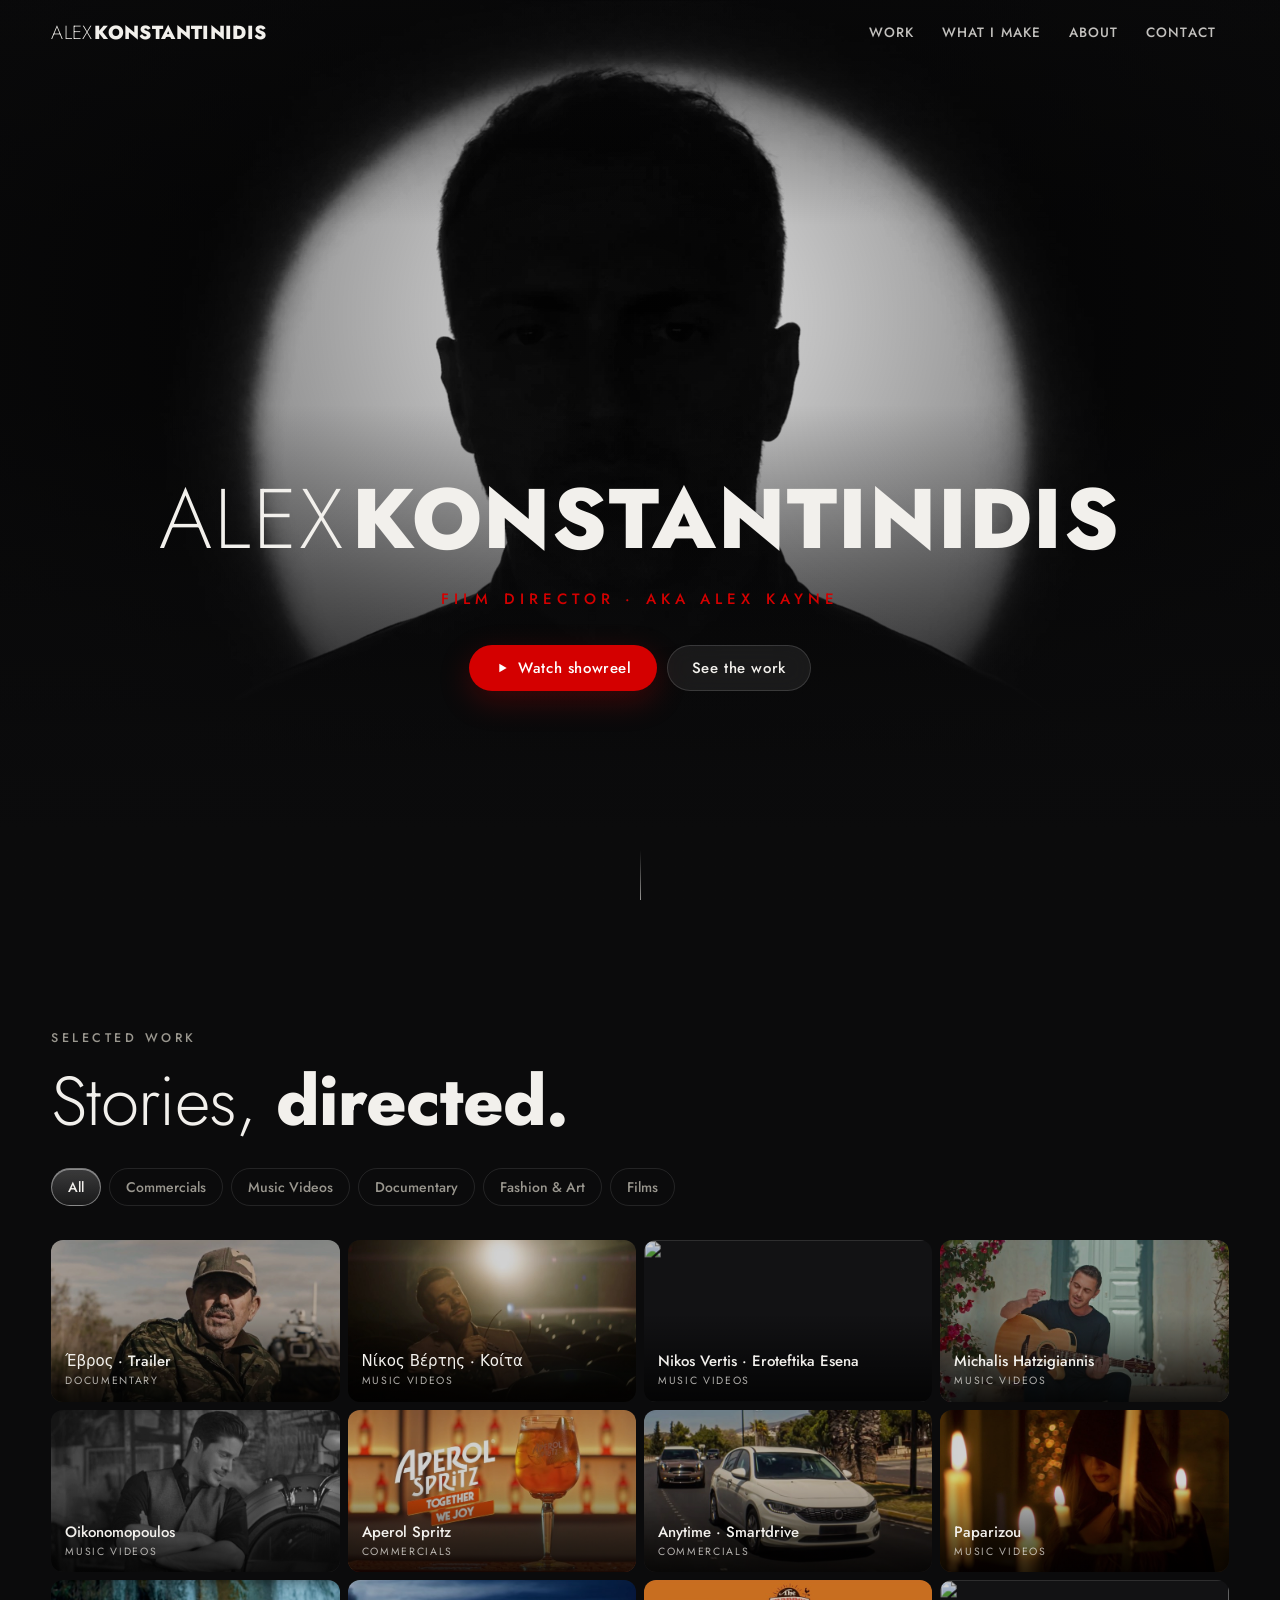
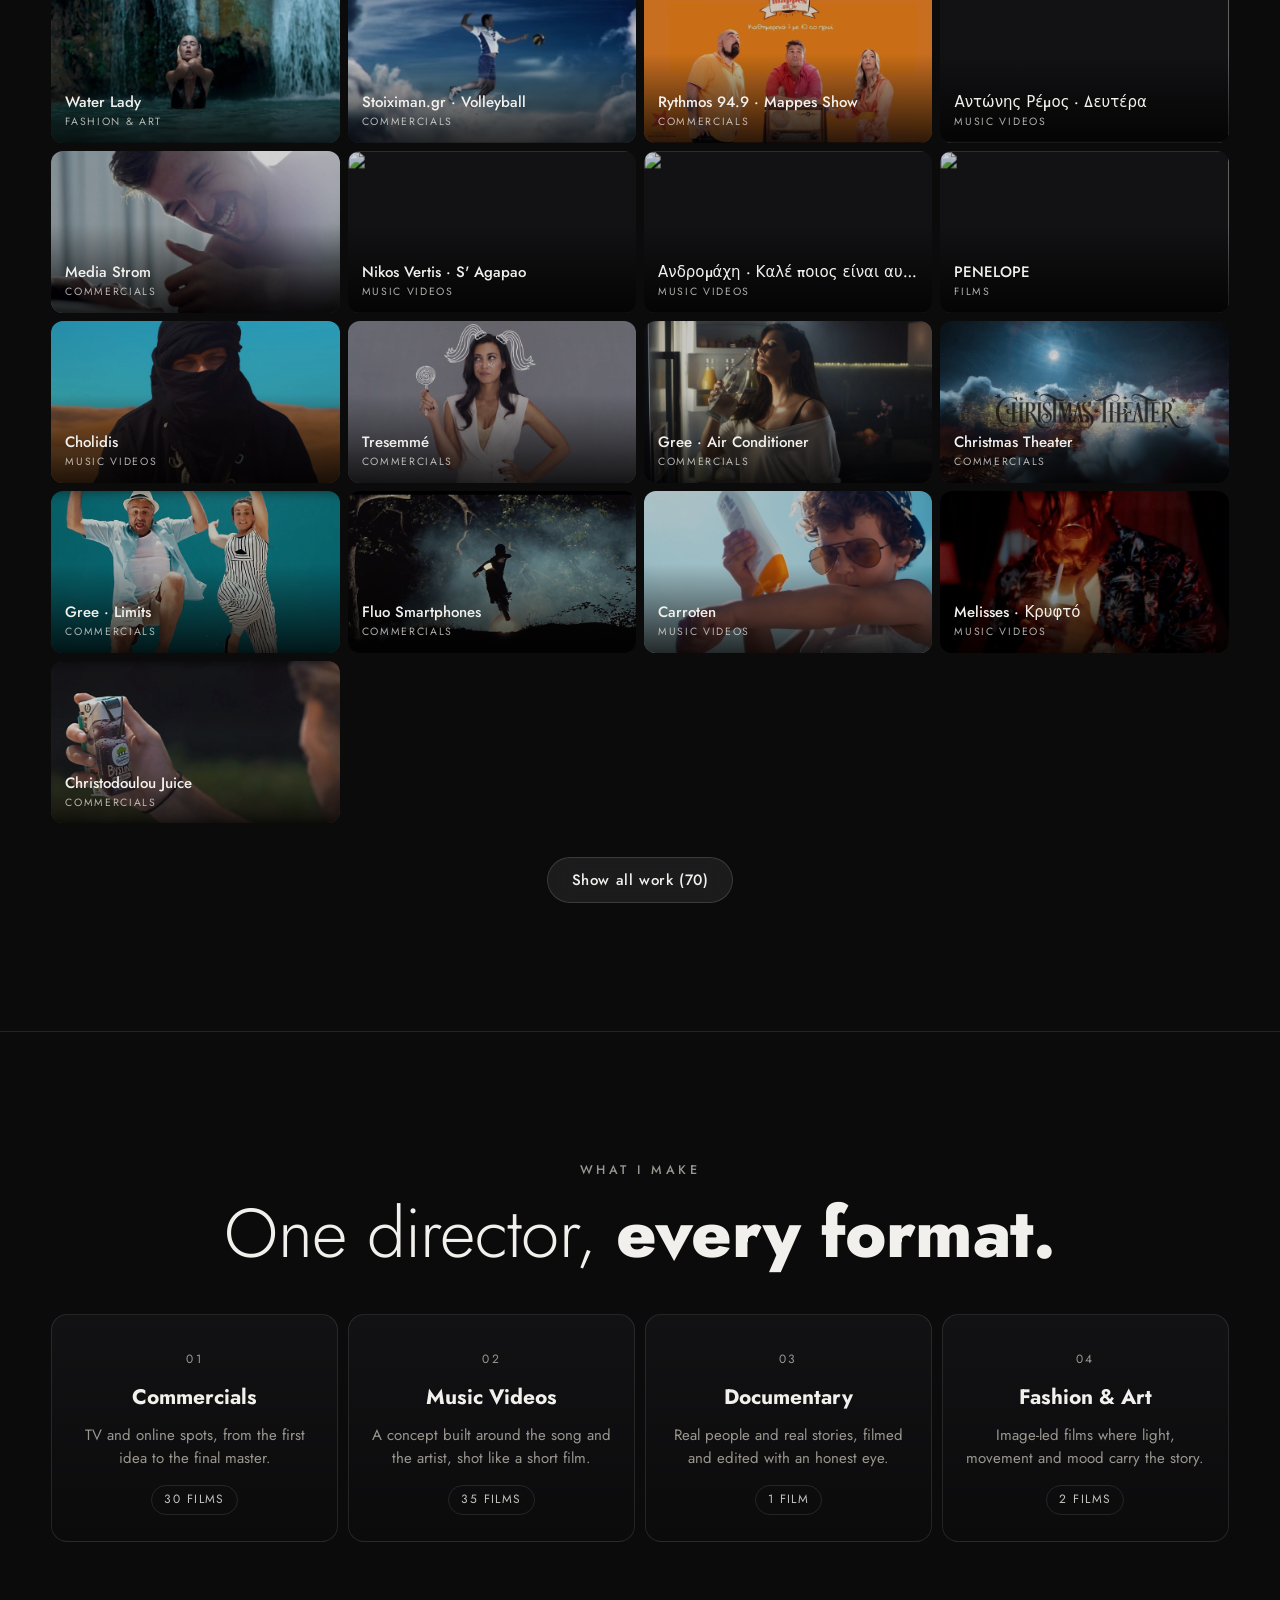
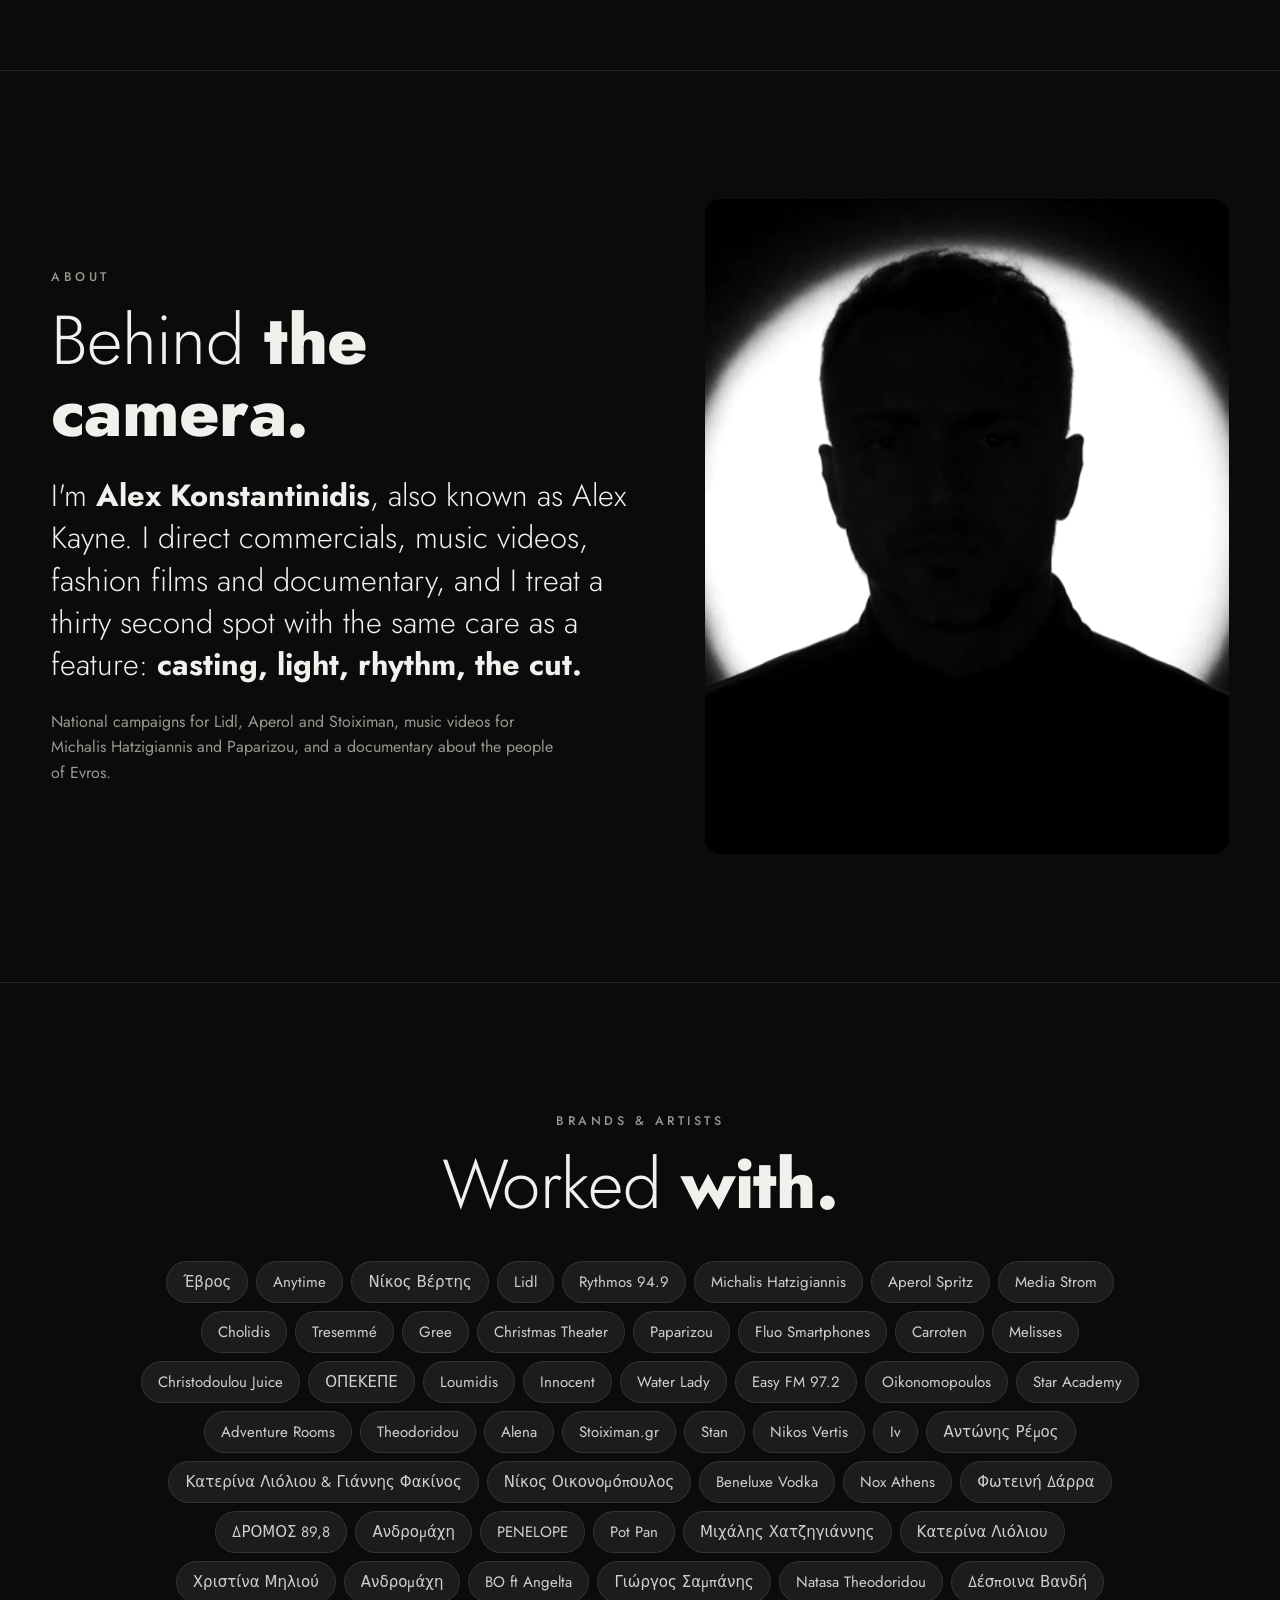
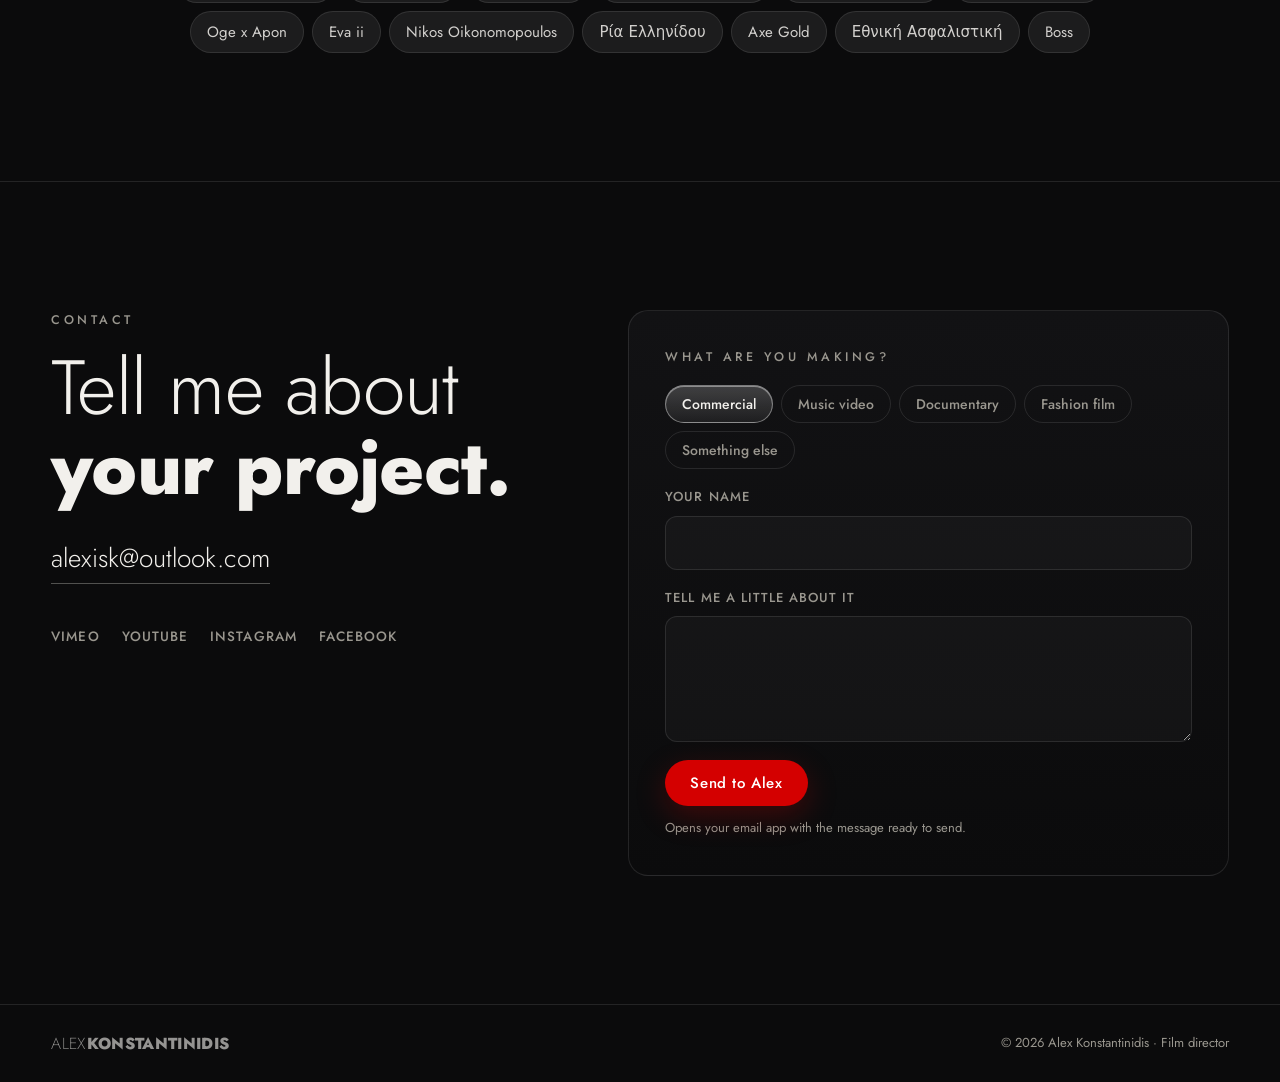
==== commit f6ef041c: "New work or a new order from themadlions.com and alexisk.gr/admin" ====
--- a/index.html
+++ b/index.html
@@ -16,7 +16,7 @@
 <link rel="preconnect" href="https://fonts.googleapis.com"><link rel="preconnect" href="https://fonts.gstatic.com" crossorigin>
 <link href="https://fonts.googleapis.com/css2?family=Jost:wght@250;300;400;500;700;800&display=swap" rel="stylesheet">
 <link rel="preload" as="image" href="img/alex.webp" type="image/webp" fetchpriority="high">
-<link rel="stylesheet" href="style.css?v=202610300952">
+<link rel="stylesheet" href="style.css?v=202610301800">
 <script>document.documentElement.classList.add('js')</script>
 </head>
 <body>
@@ -72,21 +72,26 @@
         <span class="play" aria-hidden="true"><svg viewBox="0 0 24 24"><path d="M8 5.5v13l11-6.5z"/></svg></span>
         <span class="cap"><strong lang="el">Νίκος Βέρτης · Κοίτα</strong><span>Music Videos</span></span>
       </a>
+      <a class="tile" data-group="music-video" href="https://www.youtube.com/watch?v=0GxDvGdH7S4" target="_blank" rel="noopener" data-play="tml-0GxDvGdH7S4" data-src="yt:0GxDvGdH7S4" data-title="Nikos Vertis · Eroteftika Esena" data-cat="Music Video">
+        <img src="https://i.ytimg.com/vi/0GxDvGdH7S4/hqdefault.jpg" alt="" loading="lazy" width="720" height="405">
+        <span class="play" aria-hidden="true"><svg viewBox="0 0 24 24"><path d="M8 5.5v13l11-6.5z"/></svg></span>
+        <span class="cap"><strong>Nikos Vertis · Eroteftika Esena</strong><span>Music Videos</span></span>
+      </a>
       <a class="tile" data-group="music-video" href="https://www.youtube.com/watch?v=1Y3h-3ka4bo" target="_blank" rel="noopener" data-play="3399" data-src="yt:1Y3h-3ka4bo" data-title="Michalis Hatzigiannis" data-cat="Music Video">
         <img src="img/3399-s.jpg" alt="" loading="lazy" width="720" height="405">
         <span class="play" aria-hidden="true"><svg viewBox="0 0 24 24"><path d="M8 5.5v13l11-6.5z"/></svg></span>
         <span class="cap"><strong>Michalis Hatzigiannis</strong><span>Music Videos</span></span>
       </a>
+      <a class="tile" data-group="music-video" href="https://www.youtube.com/watch?v=KfDkiPmk79w" target="_blank" rel="noopener" data-play="3342" data-src="yt:KfDkiPmk79w" data-title="Oikonomopoulos" data-cat="Music Video">
+        <img src="img/3342-s.jpg" alt="" loading="lazy" width="720" height="405">
+        <span class="play" aria-hidden="true"><svg viewBox="0 0 24 24"><path d="M8 5.5v13l11-6.5z"/></svg></span>
+        <span class="cap"><strong>Oikonomopoulos</strong><span>Music Videos</span></span>
+      </a>
       <a class="tile" data-group="commercial" href="https://www.youtube.com/watch?v=J6xyi0iE8KY" target="_blank" rel="noopener" data-play="3352" data-src="yt:J6xyi0iE8KY" data-title="Aperol Spritz" data-cat="Commercial">
         <img src="img/3352-s.jpg" alt="" loading="lazy" width="720" height="405">
         <span class="play" aria-hidden="true"><svg viewBox="0 0 24 24"><path d="M8 5.5v13l11-6.5z"/></svg></span>
         <span class="cap"><strong>Aperol Spritz</strong><span>Commercials</span></span>
       </a>
-      <a class="tile" data-group="fashion-art" href="https://www.youtube.com/watch?v=SP6UYJD-lkw" target="_blank" rel="noopener" data-play="3238" data-src="yt:SP6UYJD-lkw" data-title="Innocent" data-cat="Fashion &amp; Art">
-        <img src="img/3238-s.jpg" alt="" loading="lazy" width="720" height="405">
-        <span class="play" aria-hidden="true"><svg viewBox="0 0 24 24"><path d="M8 5.5v13l11-6.5z"/></svg></span>
-        <span class="cap"><strong>Innocent</strong><span>Fashion &amp; Art</span></span>
-      </a>
       <a class="tile" data-group="commercial" href="https://www.youtube.com/watch?v=G7U5fQG0IeA" target="_blank" rel="noopener" data-play="3539" data-src="yt:G7U5fQG0IeA" data-title="Anytime · Smartdrive" data-cat="Commercial">
         <img src="img/3539-s.jpg" alt="" loading="lazy" width="720" height="405">
         <span class="play" aria-hidden="true"><svg viewBox="0 0 24 24"><path d="M8 5.5v13l11-6.5z"/></svg></span>
@@ -97,11 +102,6 @@
         <span class="play" aria-hidden="true"><svg viewBox="0 0 24 24"><path d="M8 5.5v13l11-6.5z"/></svg></span>
         <span class="cap"><strong>Paparizou</strong><span>Music Videos</span></span>
       </a>
-      <a class="tile" data-group="commercial" href="https://www.youtube.com/watch?v=ZUnIIp8FUxc" target="_blank" rel="noopener" data-play="3404" data-src="yt:ZUnIIp8FUxc" data-title="Lidl · Plus App" data-cat="Commercial">
-        <img src="img/3404-s.jpg" alt="" loading="lazy" width="720" height="405">
-        <span class="play" aria-hidden="true"><svg viewBox="0 0 24 24"><path d="M8 5.5v13l11-6.5z"/></svg></span>
-        <span class="cap"><strong>Lidl · Plus App</strong><span>Commercials</span></span>
-      </a>
       <a class="tile" data-group="fashion-art" href="https://www.youtube.com/watch?v=EGry_QH7aZs" target="_blank" rel="noopener" data-play="3235" data-src="yt:EGry_QH7aZs" data-title="Water Lady" data-cat="Fashion &amp; Art">
         <img src="img/3235-s.jpg" alt="" loading="lazy" width="720" height="405">
         <span class="play" aria-hidden="true"><svg viewBox="0 0 24 24"><path d="M8 5.5v13l11-6.5z"/></svg></span>
@@ -112,25 +112,35 @@
         <span class="play" aria-hidden="true"><svg viewBox="0 0 24 24"><path d="M8 5.5v13l11-6.5z"/></svg></span>
         <span class="cap"><strong>Stoiximan.gr · Volleyball</strong><span>Commercials</span></span>
       </a>
-      <a class="tile" data-group="commercial" href="https://www.youtube.com/watch?v=E6cgIhnxuOk" target="_blank" rel="noopener" data-play="3406" data-src="yt:E6cgIhnxuOk" data-title="Anytime · Home" data-cat="Commercial">
-        <img src="img/3406-s.jpg" alt="" loading="lazy" width="720" height="405">
-        <span class="play" aria-hidden="true"><svg viewBox="0 0 24 24"><path d="M8 5.5v13l11-6.5z"/></svg></span>
-        <span class="cap"><strong>Anytime · Home</strong><span>Commercials</span></span>
-      </a>
       <a class="tile" data-group="commercial" href="https://www.youtube.com/watch?v=kP0-Y-DdwDU" target="_blank" rel="noopener" data-play="3402" data-src="yt:kP0-Y-DdwDU" data-title="Rythmos 94.9 · Mappes Show" data-cat="Commercial">
         <img src="img/3402-s.jpg" alt="" loading="lazy" width="720" height="405">
         <span class="play" aria-hidden="true"><svg viewBox="0 0 24 24"><path d="M8 5.5v13l11-6.5z"/></svg></span>
         <span class="cap"><strong>Rythmos 94.9 · Mappes Show</strong><span>Commercials</span></span>
       </a>
+      <a class="tile" data-group="music-video" href="https://www.youtube.com/watch?v=_hBOZYrXSvo" target="_blank" rel="noopener" data-play="tml-_hBOZYrXSvo" data-src="yt:_hBOZYrXSvo" data-title="Αντώνης Ρέμος · Δευτέρα" data-cat="Music Video">
+        <img src="https://i.ytimg.com/vi/_hBOZYrXSvo/hqdefault.jpg" alt="" loading="lazy" width="720" height="405">
+        <span class="play" aria-hidden="true"><svg viewBox="0 0 24 24"><path d="M8 5.5v13l11-6.5z"/></svg></span>
+        <span class="cap"><strong lang="el">Αντώνης Ρέμος · Δευτέρα</strong><span>Music Videos</span></span>
+      </a>
       <a class="tile" data-group="commercial" href="https://www.youtube.com/watch?v=meAvXDOXg0M" target="_blank" rel="noopener" data-play="3409" data-src="yt:meAvXDOXg0M" data-title="Media Strom" data-cat="Commercial">
         <img src="img/3409-s.jpg" alt="" loading="lazy" width="720" height="405">
         <span class="play" aria-hidden="true"><svg viewBox="0 0 24 24"><path d="M8 5.5v13l11-6.5z"/></svg></span>
         <span class="cap"><strong>Media Strom</strong><span>Commercials</span></span>
       </a>
-      <a class="tile" data-group="commercial" href="https://www.youtube.com/watch?v=xfd_9Tllp6E" target="_blank" rel="noopener" data-play="3356" data-src="yt:xfd_9Tllp6E" data-title="#eumemes" data-cat="Commercial">
-        <img src="img/3356-s.jpg" alt="" loading="lazy" width="720" height="405">
-        <span class="play" aria-hidden="true"><svg viewBox="0 0 24 24"><path d="M8 5.5v13l11-6.5z"/></svg></span>
-        <span class="cap"><strong>#eumemes</strong><span>Commercials</span></span>
+      <a class="tile" data-group="music-video" href="https://www.youtube.com/watch?v=aZ8xdBOUNp8" target="_blank" rel="noopener" data-play="tml-aZ8xdBOUNp8" data-src="yt:aZ8xdBOUNp8" data-title="Nikos Vertis · S&#x27; Agapao" data-cat="Music Video">
+        <img src="https://i.ytimg.com/vi/aZ8xdBOUNp8/hqdefault.jpg" alt="" loading="lazy" width="720" height="405">
+        <span class="play" aria-hidden="true"><svg viewBox="0 0 24 24"><path d="M8 5.5v13l11-6.5z"/></svg></span>
+        <span class="cap"><strong>Nikos Vertis · S&#x27; Agapao</strong><span>Music Videos</span></span>
+      </a>
+      <a class="tile" data-group="music-video" href="https://www.youtube.com/watch?v=6Gcu4GF8fYc" target="_blank" rel="noopener" data-play="tml-6Gcu4GF8fYc" data-src="yt:6Gcu4GF8fYc" data-title="Ανδρομάχη · Καλέ ποιος είναι αυτός" data-cat="Music Video">
+        <img src="https://i.ytimg.com/vi/6Gcu4GF8fYc/hqdefault.jpg" alt="" loading="lazy" width="720" height="405">
+        <span class="play" aria-hidden="true"><svg viewBox="0 0 24 24"><path d="M8 5.5v13l11-6.5z"/></svg></span>
+        <span class="cap"><strong lang="el">Ανδρομάχη · Καλέ ποιος είναι αυτός</strong><span>Music Videos</span></span>
+      </a>
+      <a class="tile" data-group="film" href="https://www.youtube.com/watch?v=MOh7XEQSFSg" target="_blank" rel="noopener" data-play="tml-MOh7XEQSFSg" data-src="yt:MOh7XEQSFSg" data-title="PENELOPE" data-cat="Film">
+        <img src="https://i.ytimg.com/vi/MOh7XEQSFSg/hqdefault.jpg" alt="" loading="lazy" width="720" height="405">
+        <span class="play" aria-hidden="true"><svg viewBox="0 0 24 24"><path d="M8 5.5v13l11-6.5z"/></svg></span>
+        <span class="cap"><strong>PENELOPE</strong><span>Films</span></span>
       </a>
       <a class="tile" data-group="music-video" href="https://www.youtube.com/watch?v=SaR6dMibzX0" target="_blank" rel="noopener" data-play="3340" data-src="yt:SaR6dMibzX0" data-title="Cholidis" data-cat="Music Video">
         <img src="img/3340-s.jpg" alt="" loading="lazy" width="720" height="405">
@@ -177,12 +187,17 @@
         <span class="play" aria-hidden="true"><svg viewBox="0 0 24 24"><path d="M8 5.5v13l11-6.5z"/></svg></span>
         <span class="cap"><strong>Christodoulou Juice</strong><span>Commercials</span></span>
       </a>
-      <a class="tile" data-group="music-video" href="https://www.youtube.com/watch?v=95QMQbX_Ksc" target="_blank" rel="noopener" data-play="3242" data-src="yt:95QMQbX_Ksc" data-title="Melisses" data-cat="Music Video">
+      <a class="tile extra" data-group="commercial" href="https://www.youtube.com/watch?v=CI5pUMbyZb0" target="_blank" rel="noopener" data-play="tml-CI5pUMbyZb0" data-src="yt:CI5pUMbyZb0" data-title="Iv · Χριστίνα Μηλιού - Cabaret" data-cat="Commercial">
+        <img src="https://i.ytimg.com/vi/CI5pUMbyZb0/hqdefault.jpg" alt="" loading="lazy" width="720" height="405">
+        <span class="play" aria-hidden="true"><svg viewBox="0 0 24 24"><path d="M8 5.5v13l11-6.5z"/></svg></span>
+        <span class="cap"><strong lang="el">Iv · Χριστίνα Μηλιού - Cabaret</strong><span>Commercials</span></span>
+      </a>
+      <a class="tile extra" data-group="music-video" href="https://www.youtube.com/watch?v=95QMQbX_Ksc" target="_blank" rel="noopener" data-play="3242" data-src="yt:95QMQbX_Ksc" data-title="Melisses" data-cat="Music Video">
         <img src="img/3242-s.jpg" alt="" loading="lazy" width="720" height="405">
         <span class="play" aria-hidden="true"><svg viewBox="0 0 24 24"><path d="M8 5.5v13l11-6.5z"/></svg></span>
         <span class="cap"><strong>Melisses</strong><span>Music Videos</span></span>
       </a>
-      <a class="tile" data-group="commercial" href="https://www.youtube.com/watch?v=ZLp12SywGY4" target="_blank" rel="noopener" data-play="3225" data-src="yt:ZLp12SywGY4" data-title="ΟΠΕΚΕΠΕ" data-cat="Commercial">
+      <a class="tile extra" data-group="commercial" href="https://www.youtube.com/watch?v=ZLp12SywGY4" target="_blank" rel="noopener" data-play="3225" data-src="yt:ZLp12SywGY4" data-title="ΟΠΕΚΕΠΕ" data-cat="Commercial">
         <img src="img/3225-s.jpg" alt="" loading="lazy" width="720" height="405">
         <span class="play" aria-hidden="true"><svg viewBox="0 0 24 24"><path d="M8 5.5v13l11-6.5z"/></svg></span>
         <span class="cap"><strong lang="el">ΟΠΕΚΕΠΕ</strong><span>Commercials</span></span>
@@ -207,16 +222,26 @@
         <span class="play" aria-hidden="true"><svg viewBox="0 0 24 24"><path d="M8 5.5v13l11-6.5z"/></svg></span>
         <span class="cap"><strong>Easy FM 97.2</strong><span>Commercials</span></span>
       </a>
-      <a class="tile extra" data-group="music-video" href="https://www.youtube.com/watch?v=KfDkiPmk79w" target="_blank" rel="noopener" data-play="3342" data-src="yt:KfDkiPmk79w" data-title="Oikonomopoulos" data-cat="Music Video">
-        <img src="img/3342-s.jpg" alt="" loading="lazy" width="720" height="405">
-        <span class="play" aria-hidden="true"><svg viewBox="0 0 24 24"><path d="M8 5.5v13l11-6.5z"/></svg></span>
-        <span class="cap"><strong>Oikonomopoulos</strong><span>Music Videos</span></span>
+      <a class="tile extra" data-group="music-video" href="https://www.youtube.com/watch?v=7bwjhznNsik" target="_blank" rel="noopener" data-play="tml-7bwjhznNsik" data-src="yt:7bwjhznNsik" data-title="Φωτεινή Δάρρα · Δύο Σιωπές" data-cat="Music Video">
+        <img src="https://i.ytimg.com/vi/7bwjhznNsik/hqdefault.jpg" alt="" loading="lazy" width="720" height="405">
+        <span class="play" aria-hidden="true"><svg viewBox="0 0 24 24"><path d="M8 5.5v13l11-6.5z"/></svg></span>
+        <span class="cap"><strong lang="el">Φωτεινή Δάρρα · Δύο Σιωπές</strong><span>Music Videos</span></span>
+      </a>
+      <a class="tile extra" data-group="commercial" href="https://www.youtube.com/watch?v=xfd_9Tllp6E" target="_blank" rel="noopener" data-play="3356" data-src="yt:xfd_9Tllp6E" data-title="#eumemes" data-cat="Commercial">
+        <img src="img/3356-s.jpg" alt="" loading="lazy" width="720" height="405">
+        <span class="play" aria-hidden="true"><svg viewBox="0 0 24 24"><path d="M8 5.5v13l11-6.5z"/></svg></span>
+        <span class="cap"><strong>#eumemes</strong><span>Commercials</span></span>
       </a>
       <a class="tile extra" data-group="commercial" href="https://vimeo.com/231087530" target="_blank" rel="noopener" data-play="3282" data-src="vimeo:231087530" data-title="Star Academy" data-cat="Commercial">
         <img src="img/3282-s.jpg" alt="" loading="lazy" width="720" height="405">
         <span class="play" aria-hidden="true"><svg viewBox="0 0 24 24"><path d="M8 5.5v13l11-6.5z"/></svg></span>
         <span class="cap"><strong>Star Academy</strong><span>Commercials</span></span>
       </a>
+      <a class="tile extra" data-group="commercial" href="https://www.youtube.com/watch?v=ZUnIIp8FUxc" target="_blank" rel="noopener" data-play="3404" data-src="yt:ZUnIIp8FUxc" data-title="Lidl · Plus App" data-cat="Commercial">
+        <img src="img/3404-s.jpg" alt="" loading="lazy" width="720" height="405">
+        <span class="play" aria-hidden="true"><svg viewBox="0 0 24 24"><path d="M8 5.5v13l11-6.5z"/></svg></span>
+        <span class="cap"><strong>Lidl · Plus App</strong><span>Commercials</span></span>
+      </a>
       <a class="tile extra" data-group="commercial" href="https://www.youtube.com/watch?v=4etDC9aVXcg" target="_blank" rel="noopener" data-play="3233" data-src="yt:4etDC9aVXcg" data-title="Adventure Rooms" data-cat="Commercial">
         <img src="img/3233-s.jpg" alt="" loading="lazy" width="720" height="405">
         <span class="play" aria-hidden="true"><svg viewBox="0 0 24 24"><path d="M8 5.5v13l11-6.5z"/></svg></span>
@@ -237,25 +262,25 @@
         <span class="play" aria-hidden="true"><svg viewBox="0 0 24 24"><path d="M8 5.5v13l11-6.5z"/></svg></span>
         <span class="cap"><strong>Loumidis · TVC</strong><span>Commercials</span></span>
       </a>
+      <a class="tile extra" data-group="commercial" href="https://www.youtube.com/watch?v=E6cgIhnxuOk" target="_blank" rel="noopener" data-play="3406" data-src="yt:E6cgIhnxuOk" data-title="Anytime · Home" data-cat="Commercial">
+        <img src="img/3406-s.jpg" alt="" loading="lazy" width="720" height="405">
+        <span class="play" aria-hidden="true"><svg viewBox="0 0 24 24"><path d="M8 5.5v13l11-6.5z"/></svg></span>
+        <span class="cap"><strong>Anytime · Home</strong><span>Commercials</span></span>
+      </a>
+      <a class="tile extra" data-group="music-video" href="https://www.youtube.com/watch?v=ycWOTNuYuxg" target="_blank" rel="noopener" data-play="tml-ycWOTNuYuxg" data-src="yt:ycWOTNuYuxg" data-title="Νίκος Οικονομόπουλος · Πρώτη Θέση" data-cat="Music Video">
+        <img src="https://i.ytimg.com/vi/ycWOTNuYuxg/hqdefault.jpg" alt="" loading="lazy" width="720" height="405">
+        <span class="play" aria-hidden="true"><svg viewBox="0 0 24 24"><path d="M8 5.5v13l11-6.5z"/></svg></span>
+        <span class="cap"><strong lang="el">Νίκος Οικονομόπουλος · Πρώτη Θέση</strong><span>Music Videos</span></span>
+      </a>
       <a class="tile extra" data-group="music-video" href="https://www.youtube.com/watch?v=1Qrzd91rES4" target="_blank" rel="noopener" data-play="3276" data-src="yt:1Qrzd91rES4" data-title="Stan" data-cat="Music Video">
         <img src="img/3276-s.jpg" alt="" loading="lazy" width="720" height="405">
         <span class="play" aria-hidden="true"><svg viewBox="0 0 24 24"><path d="M8 5.5v13l11-6.5z"/></svg></span>
         <span class="cap"><strong>Stan</strong><span>Music Videos</span></span>
       </a>
-      <a class="tile extra" data-group="music-video" href="https://www.youtube.com/watch?v=0GxDvGdH7S4" target="_blank" rel="noopener" data-play="tml-0GxDvGdH7S4" data-src="yt:0GxDvGdH7S4" data-title="Nikos Vertis · Eroteftika Esena" data-cat="Music Video">
-        <img src="https://i.ytimg.com/vi/0GxDvGdH7S4/hqdefault.jpg" alt="" loading="lazy" width="720" height="405">
-        <span class="play" aria-hidden="true"><svg viewBox="0 0 24 24"><path d="M8 5.5v13l11-6.5z"/></svg></span>
-        <span class="cap"><strong>Nikos Vertis · Eroteftika Esena</strong><span>Music Videos</span></span>
-      </a>
-      <a class="tile extra" data-group="commercial" href="https://www.youtube.com/watch?v=CI5pUMbyZb0" target="_blank" rel="noopener" data-play="tml-CI5pUMbyZb0" data-src="yt:CI5pUMbyZb0" data-title="Iv · Χριστίνα Μηλιού - Cabaret" data-cat="Commercial">
-        <img src="https://i.ytimg.com/vi/CI5pUMbyZb0/hqdefault.jpg" alt="" loading="lazy" width="720" height="405">
-        <span class="play" aria-hidden="true"><svg viewBox="0 0 24 24"><path d="M8 5.5v13l11-6.5z"/></svg></span>
-        <span class="cap"><strong lang="el">Iv · Χριστίνα Μηλιού - Cabaret</strong><span>Commercials</span></span>
-      </a>
-      <a class="tile extra" data-group="music-video" href="https://www.youtube.com/watch?v=_hBOZYrXSvo" target="_blank" rel="noopener" data-play="tml-_hBOZYrXSvo" data-src="yt:_hBOZYrXSvo" data-title="Αντώνης Ρέμος · Δευτέρα" data-cat="Music Video">
-        <img src="https://i.ytimg.com/vi/_hBOZYrXSvo/hqdefault.jpg" alt="" loading="lazy" width="720" height="405">
-        <span class="play" aria-hidden="true"><svg viewBox="0 0 24 24"><path d="M8 5.5v13l11-6.5z"/></svg></span>
-        <span class="cap"><strong lang="el">Αντώνης Ρέμος · Δευτέρα</strong><span>Music Videos</span></span>
+      <a class="tile extra" data-group="fashion-art" href="https://www.youtube.com/watch?v=SP6UYJD-lkw" target="_blank" rel="noopener" data-play="3238" data-src="yt:SP6UYJD-lkw" data-title="Innocent" data-cat="Fashion &amp; Art">
+        <img src="img/3238-s.jpg" alt="" loading="lazy" width="720" height="405">
+        <span class="play" aria-hidden="true"><svg viewBox="0 0 24 24"><path d="M8 5.5v13l11-6.5z"/></svg></span>
+        <span class="cap"><strong>Innocent</strong><span>Fashion &amp; Art</span></span>
       </a>
       <a class="tile extra" data-group="music-video" href="https://www.youtube.com/watch?v=35kmvlsmm8o" target="_blank" rel="noopener" data-play="tml-35kmvlsmm8o" data-src="yt:35kmvlsmm8o" data-title="Κατερίνα Λιόλιου &amp; Γιάννης Φακίνος · Με &#x27;Γειά Σου" data-cat="Music Video">
         <img src="https://i.ytimg.com/vi/35kmvlsmm8o/hqdefault.jpg" alt="" loading="lazy" width="720" height="405">
@@ -282,36 +307,16 @@
         <span class="play" aria-hidden="true"><svg viewBox="0 0 24 24"><path d="M8 5.5v13l11-6.5z"/></svg></span>
         <span class="cap"><strong lang="el">Nox Athens · Θεοδωρίδου &amp; Βανδή</strong><span>Commercials</span></span>
       </a>
-      <a class="tile extra" data-group="music-video" href="https://www.youtube.com/watch?v=7bwjhznNsik" target="_blank" rel="noopener" data-play="tml-7bwjhznNsik" data-src="yt:7bwjhznNsik" data-title="Φωτεινή Δάρρα · Δύο Σιωπές" data-cat="Music Video">
-        <img src="https://i.ytimg.com/vi/7bwjhznNsik/hqdefault.jpg" alt="" loading="lazy" width="720" height="405">
-        <span class="play" aria-hidden="true"><svg viewBox="0 0 24 24"><path d="M8 5.5v13l11-6.5z"/></svg></span>
-        <span class="cap"><strong lang="el">Φωτεινή Δάρρα · Δύο Σιωπές</strong><span>Music Videos</span></span>
-      </a>
       <a class="tile extra" data-group="music-video" href="https://www.youtube.com/watch?v=SilHmCoB1xw" target="_blank" rel="noopener" data-play="tml-SilHmCoB1xw" data-src="yt:SilHmCoB1xw" data-title="Νίκος Οικονομόπουλος · Από Έρωτα..." data-cat="Music Video">
         <img src="https://i.ytimg.com/vi/SilHmCoB1xw/hqdefault.jpg" alt="" loading="lazy" width="720" height="405">
         <span class="play" aria-hidden="true"><svg viewBox="0 0 24 24"><path d="M8 5.5v13l11-6.5z"/></svg></span>
         <span class="cap"><strong lang="el">Νίκος Οικονομόπουλος · Από Έρωτα...</strong><span>Music Videos</span></span>
       </a>
-      <a class="tile extra" data-group="music-video" href="https://www.youtube.com/watch?v=aZ8xdBOUNp8" target="_blank" rel="noopener" data-play="tml-aZ8xdBOUNp8" data-src="yt:aZ8xdBOUNp8" data-title="Nikos Vertis · S&#x27; Agapao" data-cat="Music Video">
-        <img src="https://i.ytimg.com/vi/aZ8xdBOUNp8/hqdefault.jpg" alt="" loading="lazy" width="720" height="405">
-        <span class="play" aria-hidden="true"><svg viewBox="0 0 24 24"><path d="M8 5.5v13l11-6.5z"/></svg></span>
-        <span class="cap"><strong>Nikos Vertis · S&#x27; Agapao</strong><span>Music Videos</span></span>
-      </a>
       <a class="tile extra" data-group="commercial" href="https://www.youtube.com/watch?v=G9khzCytOKY" target="_blank" rel="noopener" data-play="tml-G9khzCytOKY" data-src="yt:G9khzCytOKY" data-title="ΔΡΟΜΟΣ 89,8" data-cat="Commercial">
         <img src="https://i.ytimg.com/vi/G9khzCytOKY/hqdefault.jpg" alt="" loading="lazy" width="720" height="405">
         <span class="play" aria-hidden="true"><svg viewBox="0 0 24 24"><path d="M8 5.5v13l11-6.5z"/></svg></span>
         <span class="cap"><strong lang="el">ΔΡΟΜΟΣ 89,8</strong><span>Commercials</span></span>
       </a>
-      <a class="tile extra" data-group="music-video" href="https://www.youtube.com/watch?v=6Gcu4GF8fYc" target="_blank" rel="noopener" data-play="tml-6Gcu4GF8fYc" data-src="yt:6Gcu4GF8fYc" data-title="Ανδρομάχη · Καλέ ποιος είναι αυτός" data-cat="Music Video">
-        <img src="https://i.ytimg.com/vi/6Gcu4GF8fYc/hqdefault.jpg" alt="" loading="lazy" width="720" height="405">
-        <span class="play" aria-hidden="true"><svg viewBox="0 0 24 24"><path d="M8 5.5v13l11-6.5z"/></svg></span>
-        <span class="cap"><strong lang="el">Ανδρομάχη · Καλέ ποιος είναι αυτός</strong><span>Music Videos</span></span>
-      </a>
-      <a class="tile extra" data-group="film" href="https://www.youtube.com/watch?v=MOh7XEQSFSg" target="_blank" rel="noopener" data-play="tml-MOh7XEQSFSg" data-src="yt:MOh7XEQSFSg" data-title="PENELOPE" data-cat="Film">
-        <img src="https://i.ytimg.com/vi/MOh7XEQSFSg/hqdefault.jpg" alt="" loading="lazy" width="720" height="405">
-        <span class="play" aria-hidden="true"><svg viewBox="0 0 24 24"><path d="M8 5.5v13l11-6.5z"/></svg></span>
-        <span class="cap"><strong>PENELOPE</strong><span>Films</span></span>
-      </a>
       <a class="tile extra" data-group="music-video" href="https://www.youtube.com/watch?v=q9CE6Z5fLTs" target="_blank" rel="noopener" data-play="tml-q9CE6Z5fLTs" data-src="yt:q9CE6Z5fLTs" data-title="Νίκος Οικονομόπουλος · Πάλι Γύρισα" data-cat="Music Video">
         <img src="https://i.ytimg.com/vi/q9CE6Z5fLTs/hqdefault.jpg" alt="" loading="lazy" width="720" height="405">
         <span class="play" aria-hidden="true"><svg viewBox="0 0 24 24"><path d="M8 5.5v13l11-6.5z"/></svg></span>
@@ -371,11 +376,6 @@
         <img src="https://i.ytimg.com/vi/yH4hWYwxY2U/hqdefault.jpg" alt="" loading="lazy" width="720" height="405">
         <span class="play" aria-hidden="true"><svg viewBox="0 0 24 24"><path d="M8 5.5v13l11-6.5z"/></svg></span>
         <span class="cap"><strong lang="el">Oge x Apon · Απαγορευμένο</strong><span>Music Videos</span></span>
-      </a>
-      <a class="tile extra" data-group="music-video" href="https://www.youtube.com/watch?v=ycWOTNuYuxg" target="_blank" rel="noopener" data-play="tml-ycWOTNuYuxg" data-src="yt:ycWOTNuYuxg" data-title="Νίκος Οικονομόπουλος · Πρώτη Θέση" data-cat="Music Video">
-        <img src="https://i.ytimg.com/vi/ycWOTNuYuxg/hqdefault.jpg" alt="" loading="lazy" width="720" height="405">
-        <span class="play" aria-hidden="true"><svg viewBox="0 0 24 24"><path d="M8 5.5v13l11-6.5z"/></svg></span>
-        <span class="cap"><strong lang="el">Νίκος Οικονομόπουλος · Πρώτη Θέση</strong><span>Music Videos</span></span>
       </a>
       <a class="tile extra" data-group="film" href="https://www.youtube.com/watch?v=_fRXBXkcikw" target="_blank" rel="noopener" data-play="tml-_fRXBXkcikw" data-src="yt:_fRXBXkcikw" data-title="Eva ii · Official Trailer" data-cat="Film">
         <img src="https://i.ytimg.com/vi/_fRXBXkcikw/hqdefault.jpg" alt="" loading="lazy" width="720" height="405">
@@ -544,7 +544,7 @@
   </div>
 </div>
 
-<script src="tml.js?v=202610300952" defer></script>
-<script src="app.js?v=202610300952" defer></script>
+<script src="tml.js?v=202610301800" defer></script>
+<script src="app.js?v=202610301800" defer></script>
 </body>
 </html>
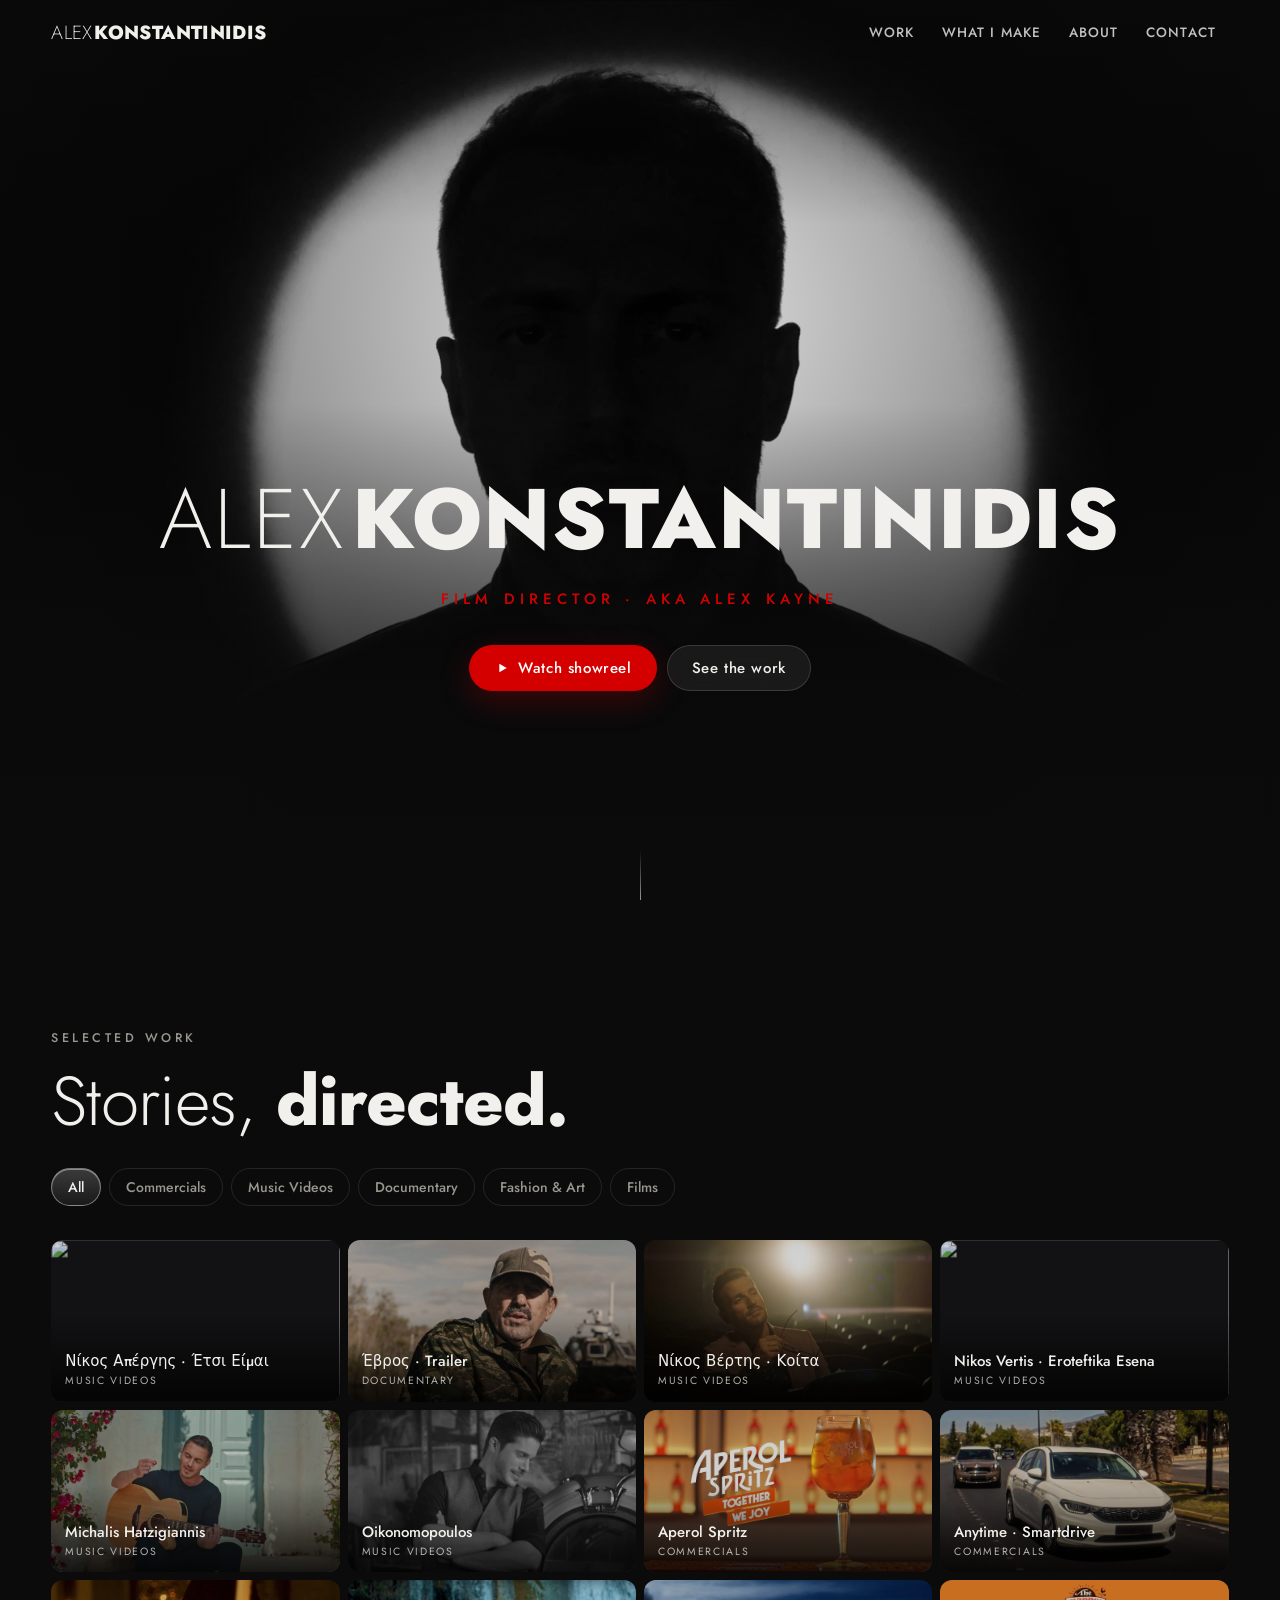
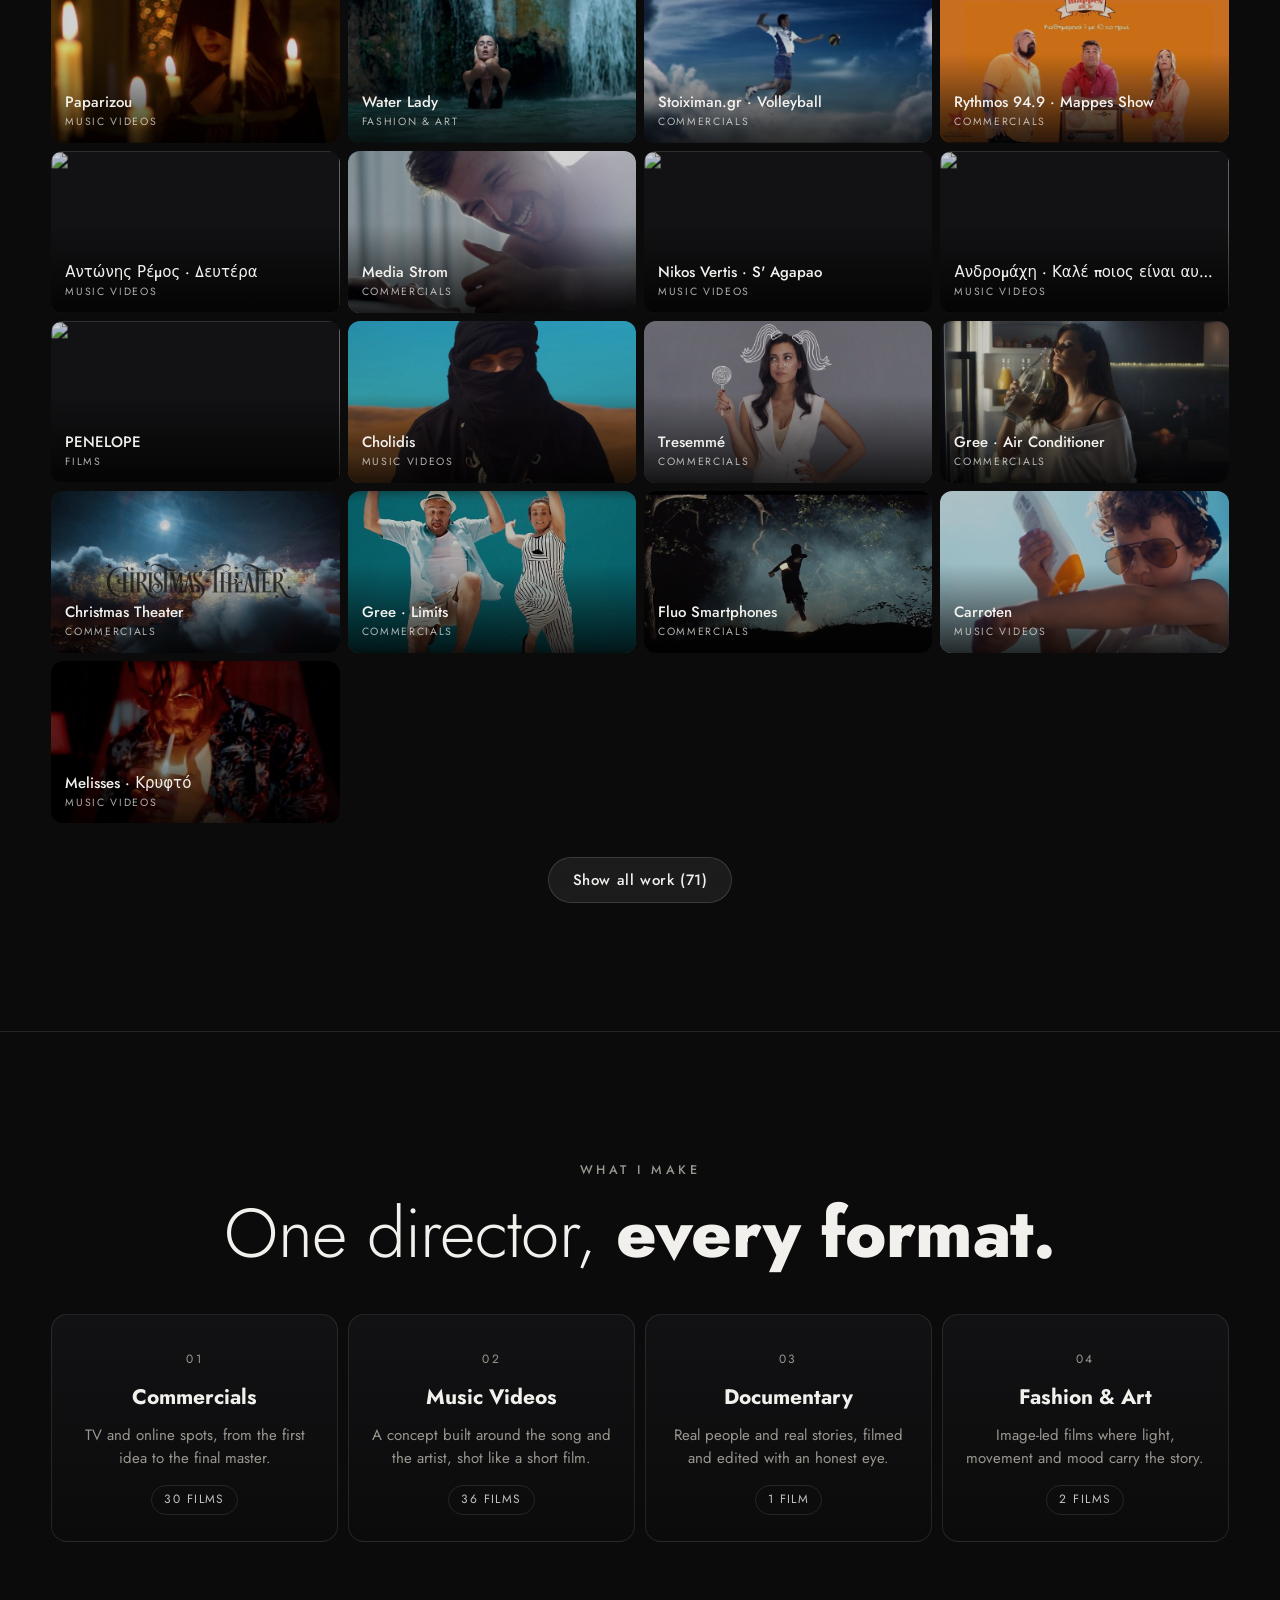
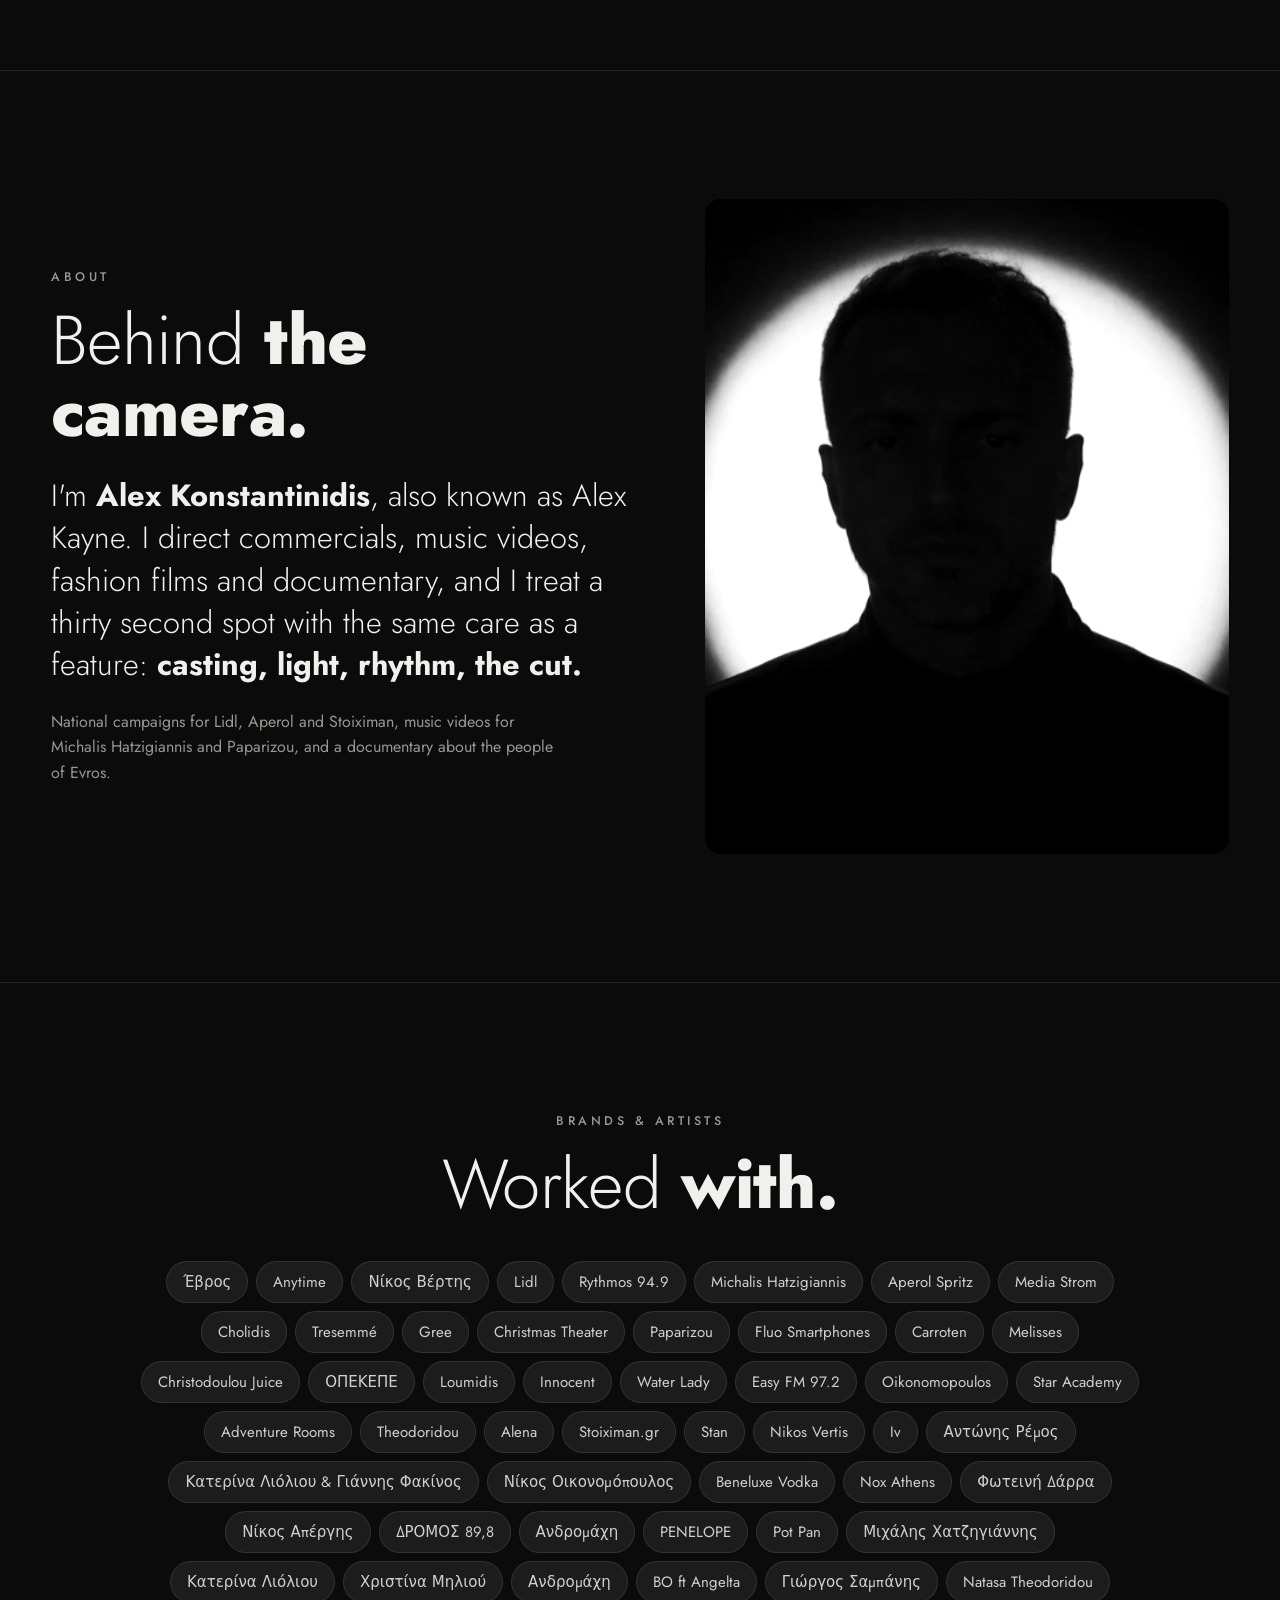
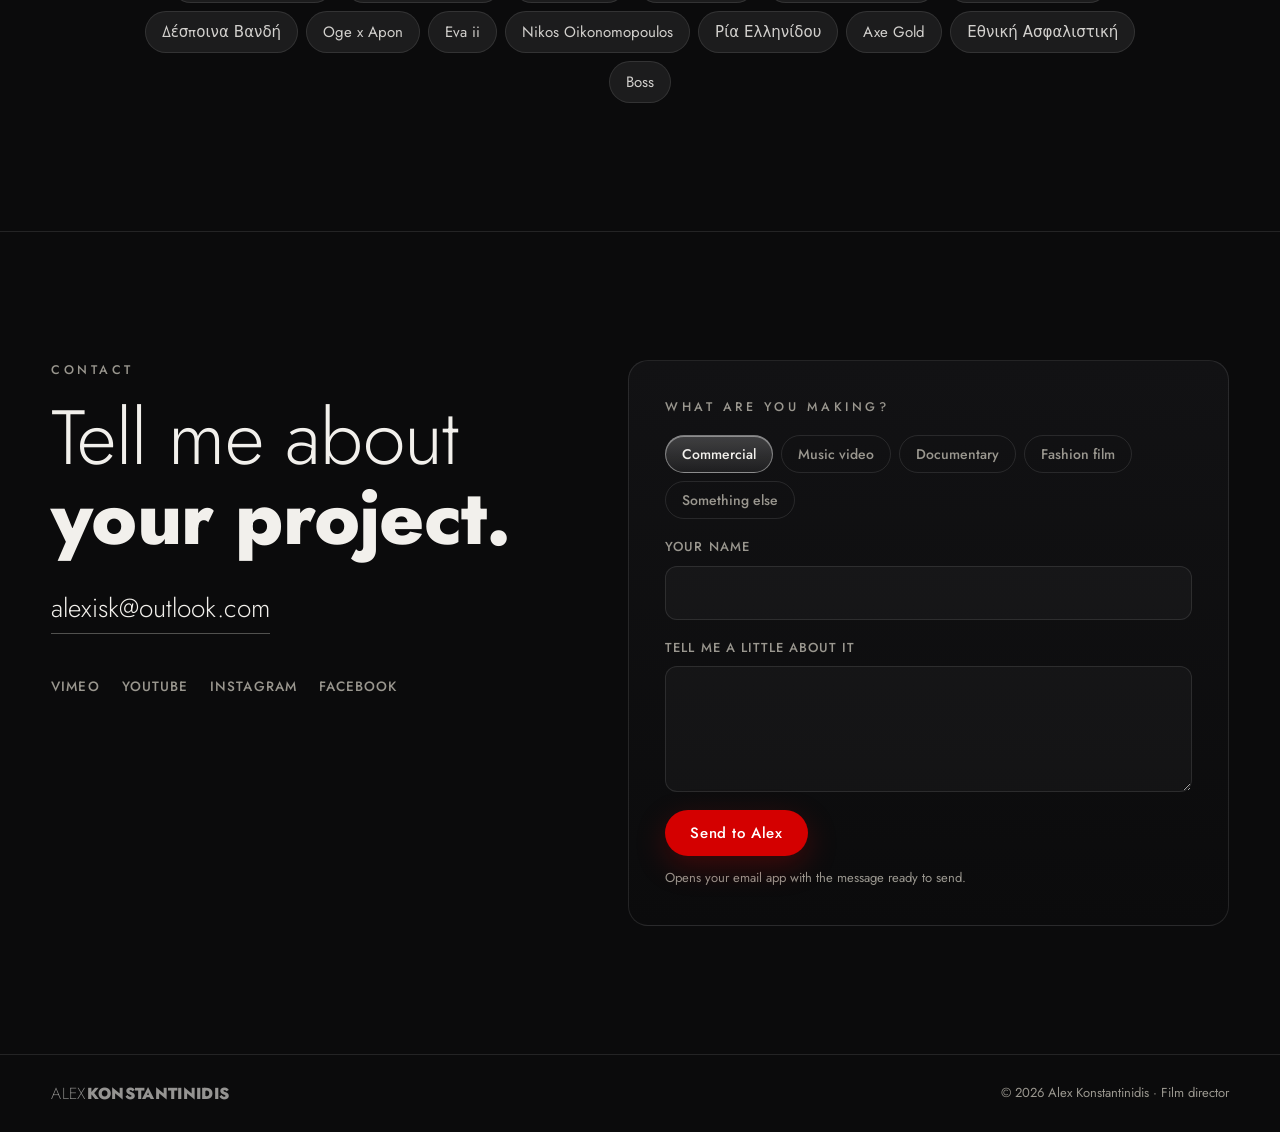
==== commit 4667c83a: "New work or a new order from themadlions.com and alexisk.gr/admin" ====
--- a/index.html
+++ b/index.html
@@ -4,7 +4,7 @@
 <meta charset="utf-8">
 <meta name="viewport" content="width=device-width, initial-scale=1, viewport-fit=cover">
 <title>Alex Konstantinidis · Director</title>
-<meta name="description" content="Alex Konstantinidis, aka Alex Kayne. Director of commercials, music videos and documentary. 70 films for brands and artists.">
+<meta name="description" content="Alex Konstantinidis, aka Alex Kayne. Director of commercials, music videos and documentary. 71 films for brands and artists.">
 <meta name="theme-color" content="#0b0b0c">
 <meta property="og:type" content="website">
 <meta property="og:title" content="Alex Konstantinidis · Director">
@@ -16,7 +16,7 @@
 <link rel="preconnect" href="https://fonts.googleapis.com"><link rel="preconnect" href="https://fonts.gstatic.com" crossorigin>
 <link href="https://fonts.googleapis.com/css2?family=Jost:wght@250;300;400;500;700;800&display=swap" rel="stylesheet">
 <link rel="preload" as="image" href="img/alex.webp" type="image/webp" fetchpriority="high">
-<link rel="stylesheet" href="style.css?v=202610301800">
+<link rel="stylesheet" href="style.css?v=202611042339">
 <script>document.documentElement.classList.add('js')</script>
 </head>
 <body>
@@ -62,6 +62,11 @@
       <button type="button" data-filter="film">Films</button>
     </div>
     <div class="grid">
+      <a class="tile" data-group="music-video" href="https://www.youtube.com/watch?v=PGnUswzmNHU" target="_blank" rel="noopener" data-play="tml-PGnUswzmNHU" data-src="yt:PGnUswzmNHU" data-title="Νίκος Απέργης · Έτσι Είμαι" data-cat="Music Video">
+        <img src="https://i.ytimg.com/vi/PGnUswzmNHU/hqdefault.jpg" alt="" loading="lazy" width="720" height="405">
+        <span class="play" aria-hidden="true"><svg viewBox="0 0 24 24"><path d="M8 5.5v13l11-6.5z"/></svg></span>
+        <span class="cap"><strong lang="el">Νίκος Απέργης · Έτσι Είμαι</strong><span>Music Videos</span></span>
+      </a>
       <a class="tile" data-group="documentary" href="https://www.youtube.com/watch?v=x2K8rYg7oN8" target="_blank" rel="noopener" data-play="3544" data-src="yt:x2K8rYg7oN8" data-title="Έβρος · Trailer" data-cat="Documentary">
         <img src="img/3544-s.jpg" alt="" loading="lazy" width="720" height="405">
         <span class="play" aria-hidden="true"><svg viewBox="0 0 24 24"><path d="M8 5.5v13l11-6.5z"/></svg></span>
@@ -182,7 +187,7 @@
         <span class="play" aria-hidden="true"><svg viewBox="0 0 24 24"><path d="M8 5.5v13l11-6.5z"/></svg></span>
         <span class="cap"><strong lang="el">Melisses · Κρυφτό</strong><span>Music Videos</span></span>
       </a>
-      <a class="tile" data-group="commercial" href="https://www.youtube.com/watch?v=7gSJOkG0Obo" target="_blank" rel="noopener" data-play="3227" data-src="yt:7gSJOkG0Obo" data-title="Christodoulou Juice" data-cat="Commercial">
+      <a class="tile extra" data-group="commercial" href="https://www.youtube.com/watch?v=7gSJOkG0Obo" target="_blank" rel="noopener" data-play="3227" data-src="yt:7gSJOkG0Obo" data-title="Christodoulou Juice" data-cat="Commercial">
         <img src="img/3227-s.jpg" alt="" loading="lazy" width="720" height="405">
         <span class="play" aria-hidden="true"><svg viewBox="0 0 24 24"><path d="M8 5.5v13l11-6.5z"/></svg></span>
         <span class="cap"><strong>Christodoulou Juice</strong><span>Commercials</span></span>
@@ -413,7 +418,7 @@
         <span class="cap"><strong>Boss · #Koloneis</strong><span>Commercials</span></span>
       </a>
     </div>
-    <div class="more-wrap"><button type="button" class="pill" data-more>Show all work (70)</button></div>
+    <div class="more-wrap"><button type="button" class="pill" data-more>Show all work (71)</button></div>
   </section>
 
   <section id="make" class="make">
@@ -421,7 +426,7 @@
     <h2>One director, <b>every format.</b></h2>
     <div class="cards">
       <article class="svc"><span class="n">01</span><h3>Commercials</h3><p>TV and online spots, from the first idea to the final master.</p><span class="c">30 films</span></article>
-      <article class="svc"><span class="n">02</span><h3>Music Videos</h3><p>A concept built around the song and the artist, shot like a short film.</p><span class="c">35 films</span></article>
+      <article class="svc"><span class="n">02</span><h3>Music Videos</h3><p>A concept built around the song and the artist, shot like a short film.</p><span class="c">36 films</span></article>
       <article class="svc"><span class="n">03</span><h3>Documentary</h3><p>Real people and real stories, filmed and edited with an honest eye.</p><span class="c">1 film</span></article>
       <article class="svc"><span class="n">04</span><h3>Fashion &amp; Art</h3><p>Image-led films where light, movement and mood carry the story.</p><span class="c">2 films</span></article>
     </div>
@@ -478,6 +483,7 @@
       <li>Beneluxe Vodka</li>
       <li>Nox Athens</li>
       <li lang="el">Φωτεινή Δάρρα</li>
+      <li lang="el">Νίκος Απέργης</li>
       <li lang="el">ΔΡΟΜΟΣ 89,8</li>
       <li lang="el">Ανδρομάχη</li>
       <li>PENELOPE</li>
@@ -544,7 +550,7 @@
   </div>
 </div>
 
-<script src="tml.js?v=202610301800" defer></script>
-<script src="app.js?v=202610301800" defer></script>
+<script src="tml.js?v=202611042339" defer></script>
+<script src="app.js?v=202611042339" defer></script>
 </body>
 </html>
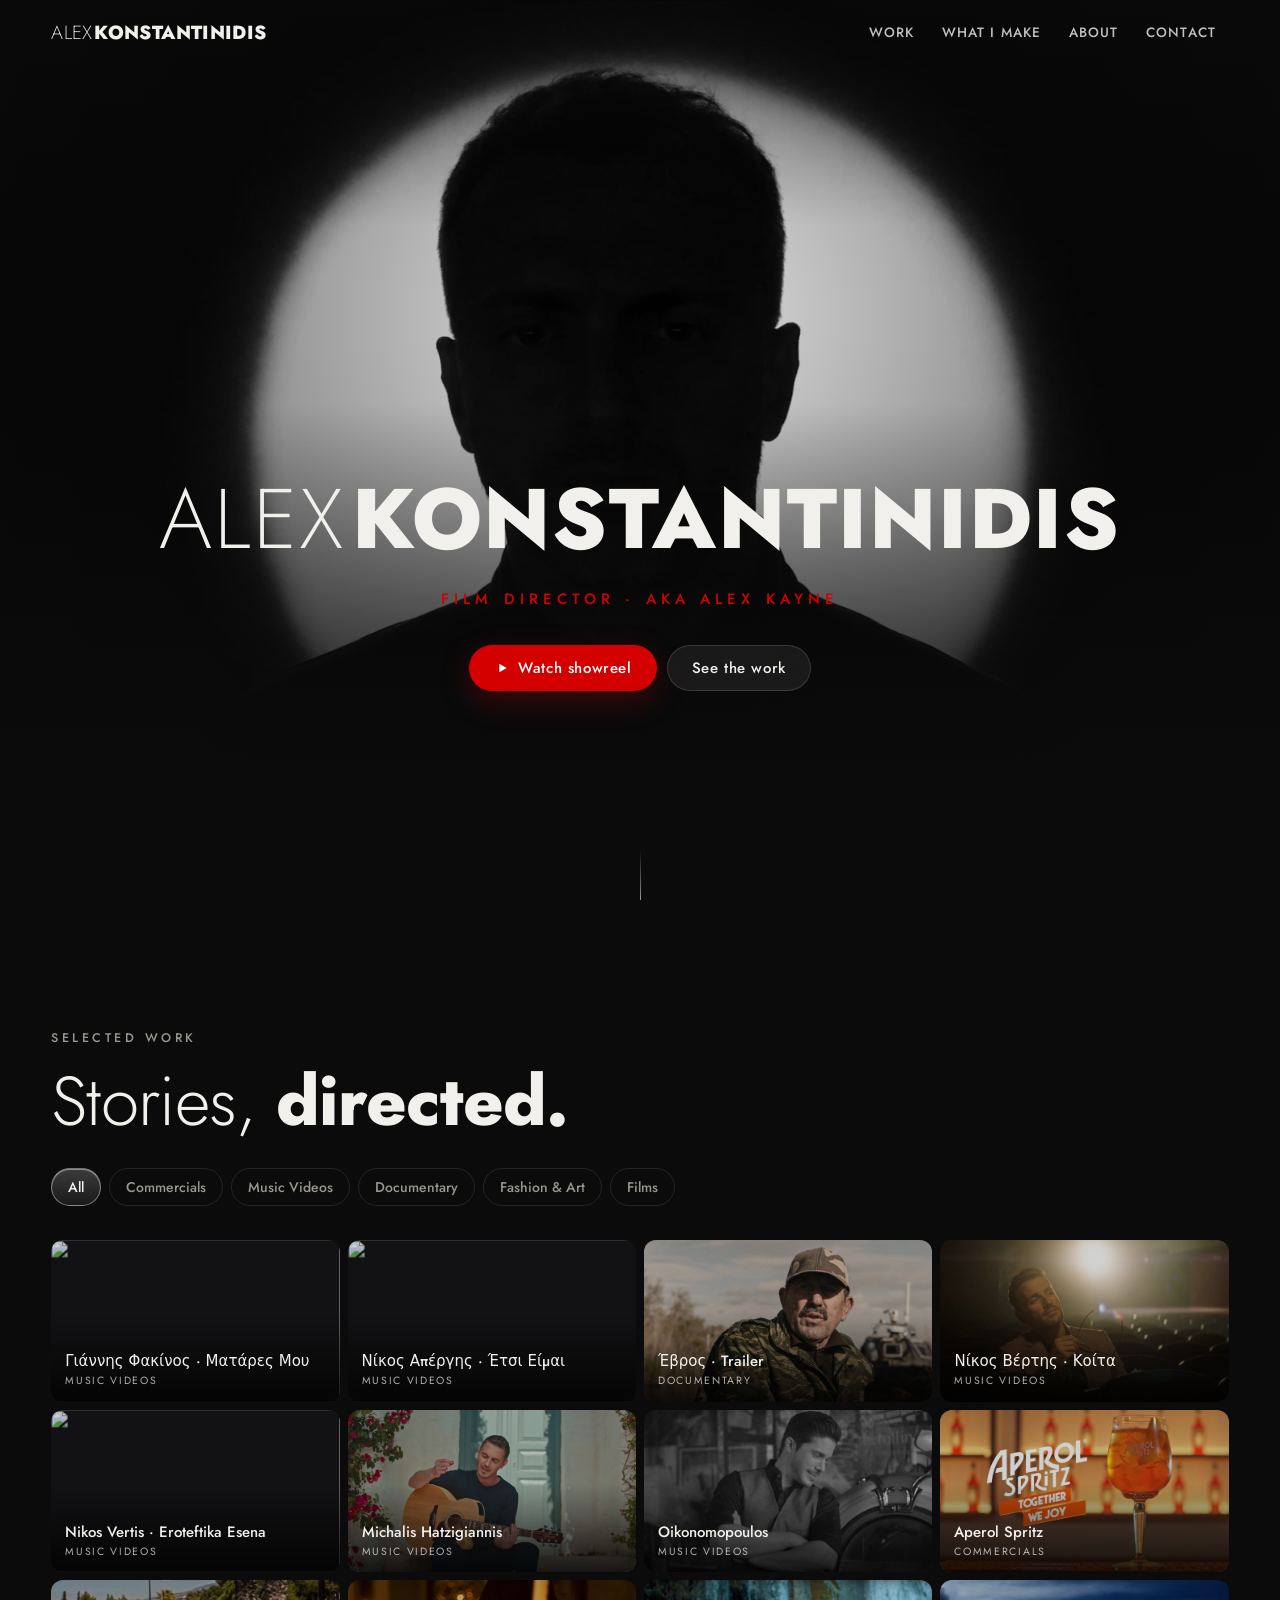
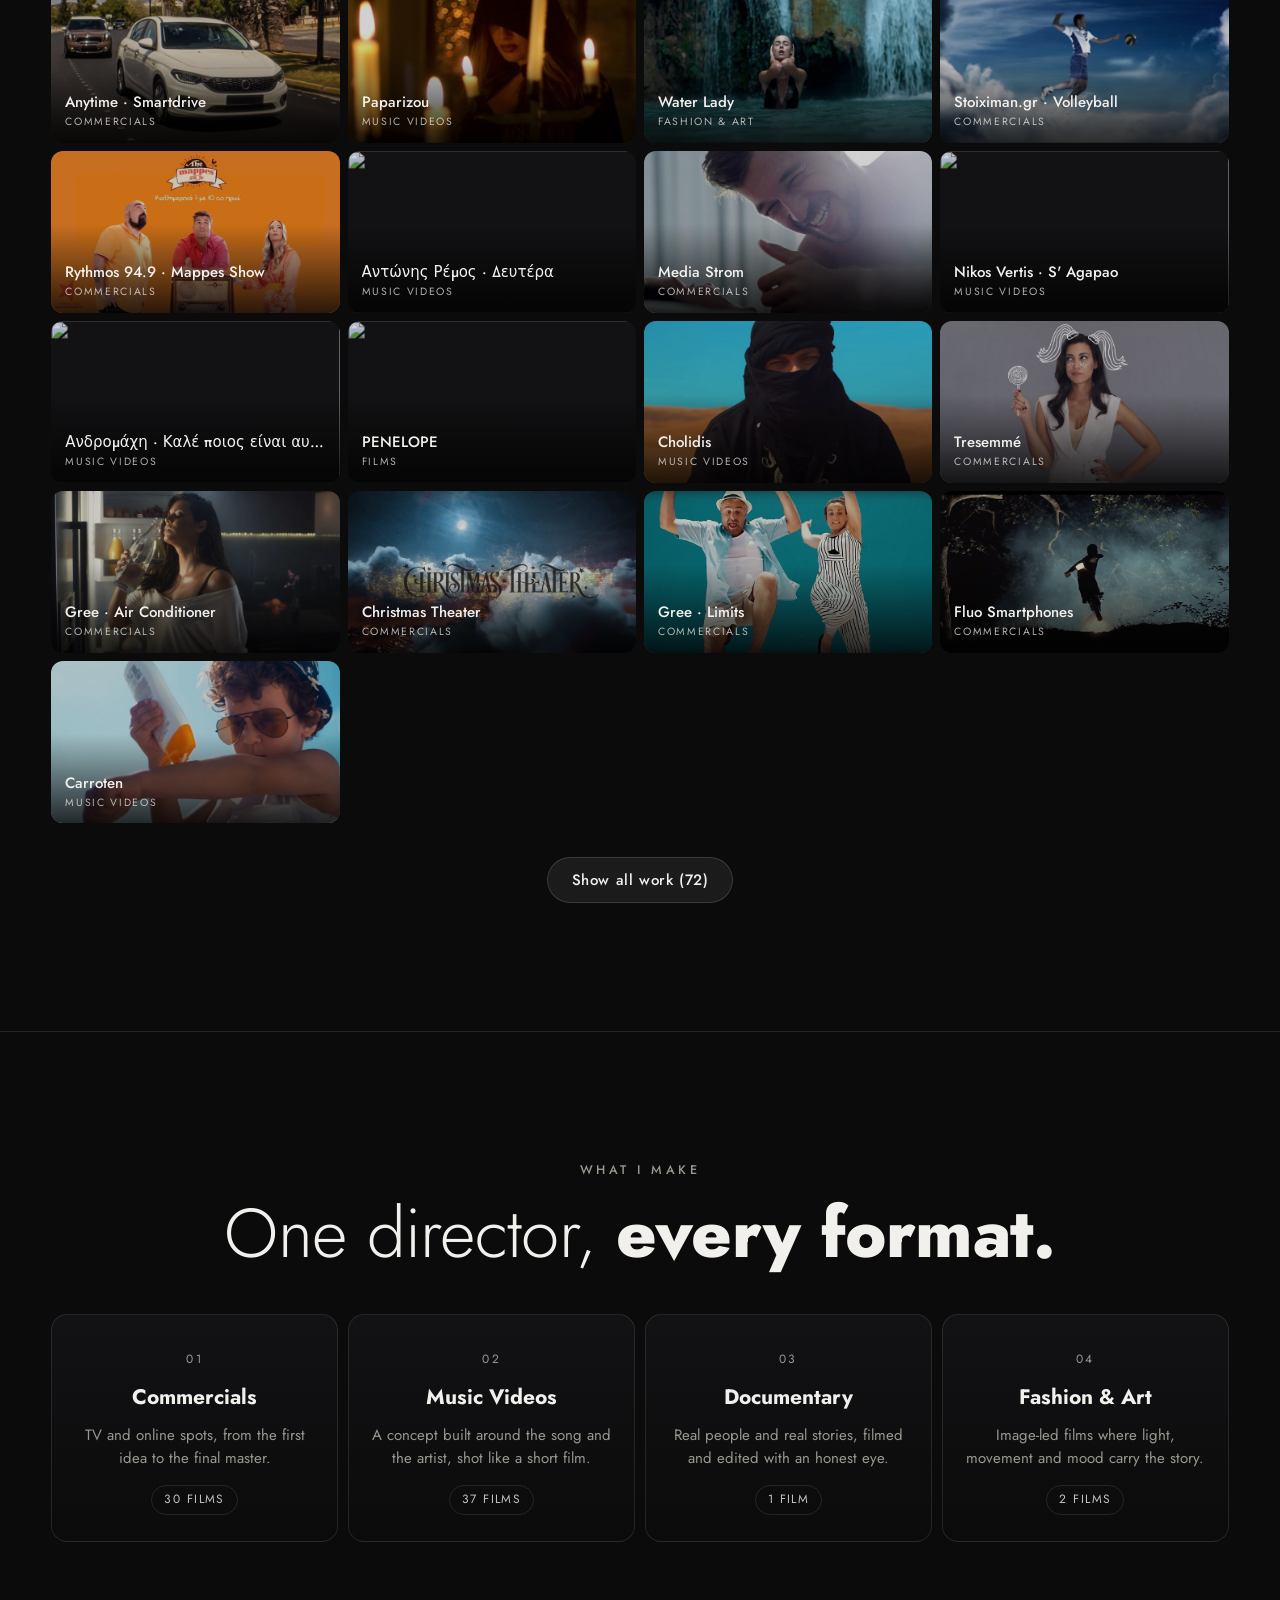
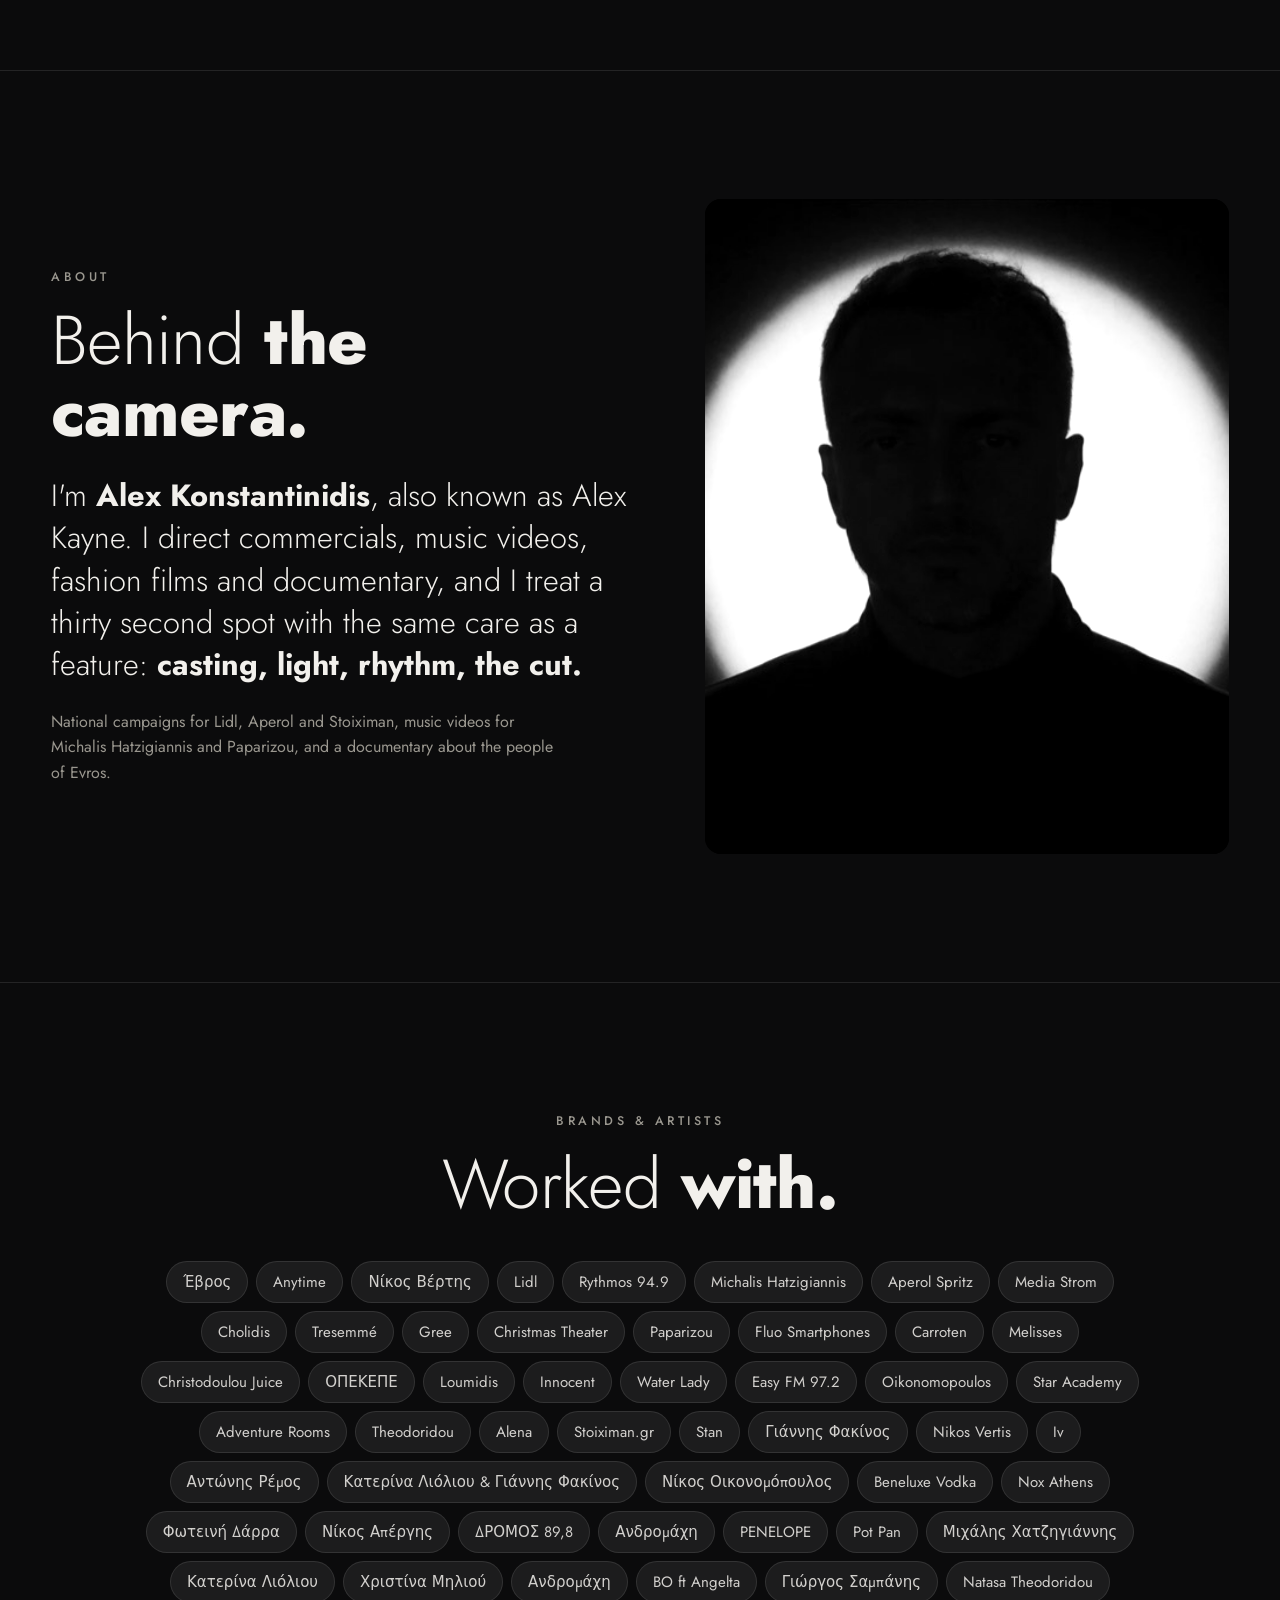
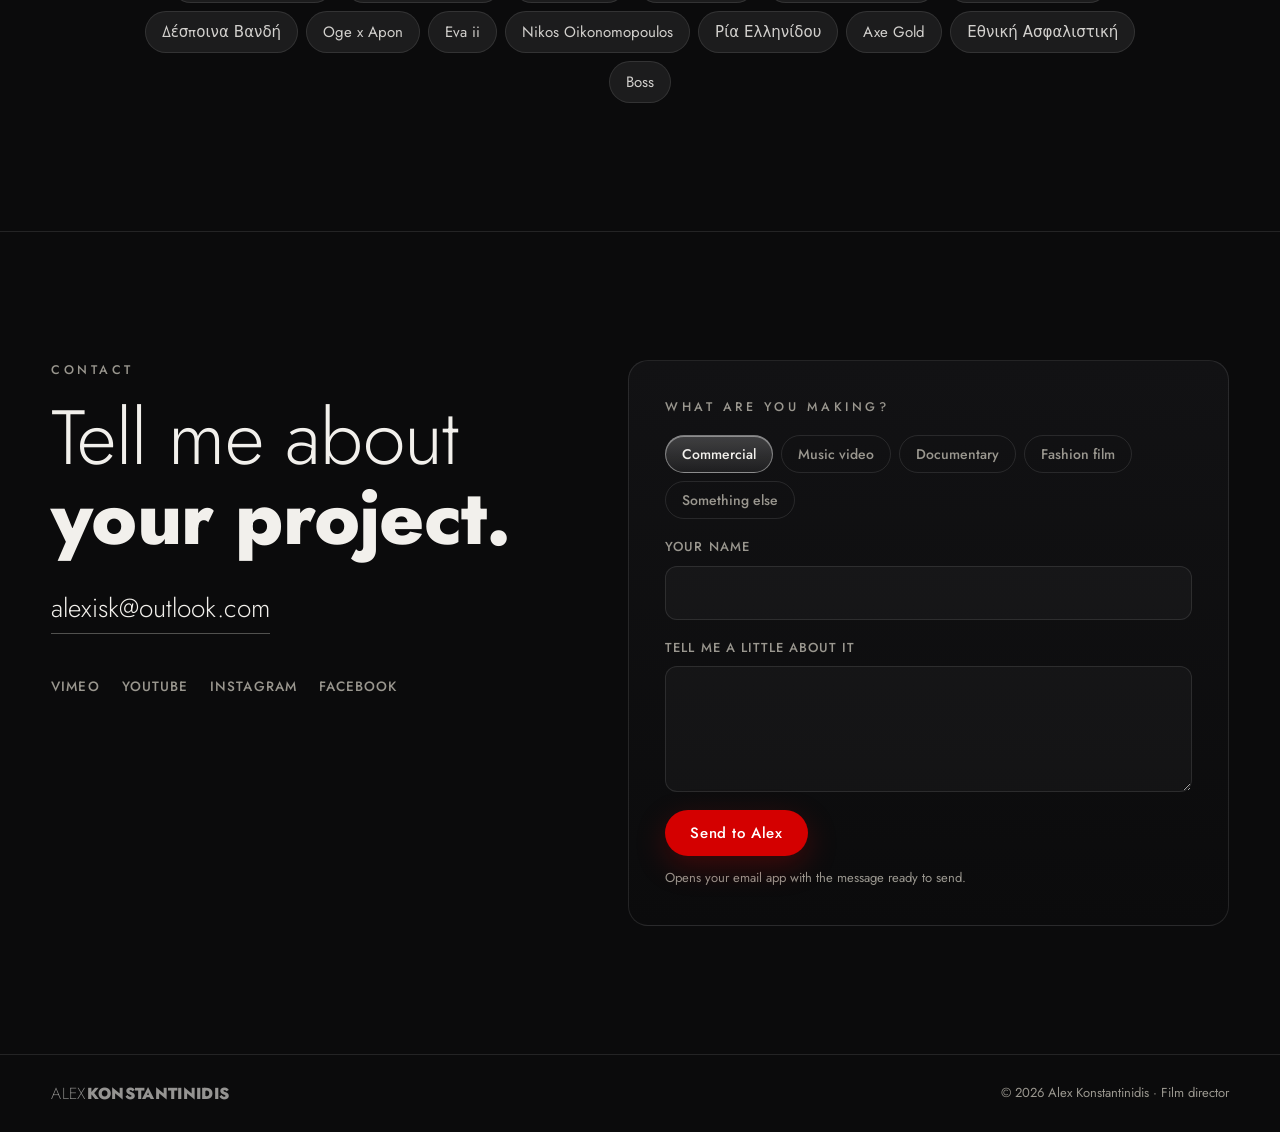
==== commit 06545271: "New work or a new order from themadlions.com and alexisk.gr/admin" ====
--- a/index.html
+++ b/index.html
@@ -4,7 +4,7 @@
 <meta charset="utf-8">
 <meta name="viewport" content="width=device-width, initial-scale=1, viewport-fit=cover">
 <title>Alex Konstantinidis · Director</title>
-<meta name="description" content="Alex Konstantinidis, aka Alex Kayne. Director of commercials, music videos and documentary. 71 films for brands and artists.">
+<meta name="description" content="Alex Konstantinidis, aka Alex Kayne. Director of commercials, music videos and documentary. 72 films for brands and artists.">
 <meta name="theme-color" content="#0b0b0c">
 <meta property="og:type" content="website">
 <meta property="og:title" content="Alex Konstantinidis · Director">
@@ -16,7 +16,7 @@
 <link rel="preconnect" href="https://fonts.googleapis.com"><link rel="preconnect" href="https://fonts.gstatic.com" crossorigin>
 <link href="https://fonts.googleapis.com/css2?family=Jost:wght@250;300;400;500;700;800&display=swap" rel="stylesheet">
 <link rel="preload" as="image" href="img/alex.webp" type="image/webp" fetchpriority="high">
-<link rel="stylesheet" href="style.css?v=202611042339">
+<link rel="stylesheet" href="style.css?v=202611051724">
 <script>document.documentElement.classList.add('js')</script>
 </head>
 <body>
@@ -62,6 +62,11 @@
       <button type="button" data-filter="film">Films</button>
     </div>
     <div class="grid">
+      <a class="tile" data-group="music-video" href="https://www.youtube.com/watch?v=_qkSzzTgJM4" target="_blank" rel="noopener" data-play="tml-_qkSzzTgJM4" data-src="yt:_qkSzzTgJM4" data-title="Γιάννης Φακίνος · Ματάρες Μου" data-cat="Music Video">
+        <img src="https://i.ytimg.com/vi/_qkSzzTgJM4/hqdefault.jpg" alt="" loading="lazy" width="720" height="405">
+        <span class="play" aria-hidden="true"><svg viewBox="0 0 24 24"><path d="M8 5.5v13l11-6.5z"/></svg></span>
+        <span class="cap"><strong lang="el">Γιάννης Φακίνος · Ματάρες Μου</strong><span>Music Videos</span></span>
+      </a>
       <a class="tile" data-group="music-video" href="https://www.youtube.com/watch?v=PGnUswzmNHU" target="_blank" rel="noopener" data-play="tml-PGnUswzmNHU" data-src="yt:PGnUswzmNHU" data-title="Νίκος Απέργης · Έτσι Είμαι" data-cat="Music Video">
         <img src="https://i.ytimg.com/vi/PGnUswzmNHU/hqdefault.jpg" alt="" loading="lazy" width="720" height="405">
         <span class="play" aria-hidden="true"><svg viewBox="0 0 24 24"><path d="M8 5.5v13l11-6.5z"/></svg></span>
@@ -182,7 +187,7 @@
         <span class="play" aria-hidden="true"><svg viewBox="0 0 24 24"><path d="M8 5.5v13l11-6.5z"/></svg></span>
         <span class="cap"><strong>Carroten</strong><span>Music Videos</span></span>
       </a>
-      <a class="tile" data-group="music-video" href="https://www.youtube.com/watch?v=x56pIWkL3AQ" target="_blank" rel="noopener" data-play="3240" data-src="yt:x56pIWkL3AQ" data-title="Melisses · Κρυφτό" data-cat="Music Video">
+      <a class="tile extra" data-group="music-video" href="https://www.youtube.com/watch?v=x56pIWkL3AQ" target="_blank" rel="noopener" data-play="3240" data-src="yt:x56pIWkL3AQ" data-title="Melisses · Κρυφτό" data-cat="Music Video">
         <img src="img/3240-s.jpg" alt="" loading="lazy" width="720" height="405">
         <span class="play" aria-hidden="true"><svg viewBox="0 0 24 24"><path d="M8 5.5v13l11-6.5z"/></svg></span>
         <span class="cap"><strong lang="el">Melisses · Κρυφτό</strong><span>Music Videos</span></span>
@@ -418,7 +423,7 @@
         <span class="cap"><strong>Boss · #Koloneis</strong><span>Commercials</span></span>
       </a>
     </div>
-    <div class="more-wrap"><button type="button" class="pill" data-more>Show all work (71)</button></div>
+    <div class="more-wrap"><button type="button" class="pill" data-more>Show all work (72)</button></div>
   </section>
 
   <section id="make" class="make">
@@ -426,7 +431,7 @@
     <h2>One director, <b>every format.</b></h2>
     <div class="cards">
       <article class="svc"><span class="n">01</span><h3>Commercials</h3><p>TV and online spots, from the first idea to the final master.</p><span class="c">30 films</span></article>
-      <article class="svc"><span class="n">02</span><h3>Music Videos</h3><p>A concept built around the song and the artist, shot like a short film.</p><span class="c">36 films</span></article>
+      <article class="svc"><span class="n">02</span><h3>Music Videos</h3><p>A concept built around the song and the artist, shot like a short film.</p><span class="c">37 films</span></article>
       <article class="svc"><span class="n">03</span><h3>Documentary</h3><p>Real people and real stories, filmed and edited with an honest eye.</p><span class="c">1 film</span></article>
       <article class="svc"><span class="n">04</span><h3>Fashion &amp; Art</h3><p>Image-led films where light, movement and mood carry the story.</p><span class="c">2 films</span></article>
     </div>
@@ -475,6 +480,7 @@
       <li>Alena</li>
       <li>Stoiximan.gr</li>
       <li>Stan</li>
+      <li lang="el">Γιάννης Φακίνος</li>
       <li>Nikos Vertis</li>
       <li>Iv</li>
       <li lang="el">Αντώνης Ρέμος</li>
@@ -550,7 +556,7 @@
   </div>
 </div>
 
-<script src="tml.js?v=202611042339" defer></script>
-<script src="app.js?v=202611042339" defer></script>
+<script src="tml.js?v=202611051724" defer></script>
+<script src="app.js?v=202611051724" defer></script>
 </body>
 </html>
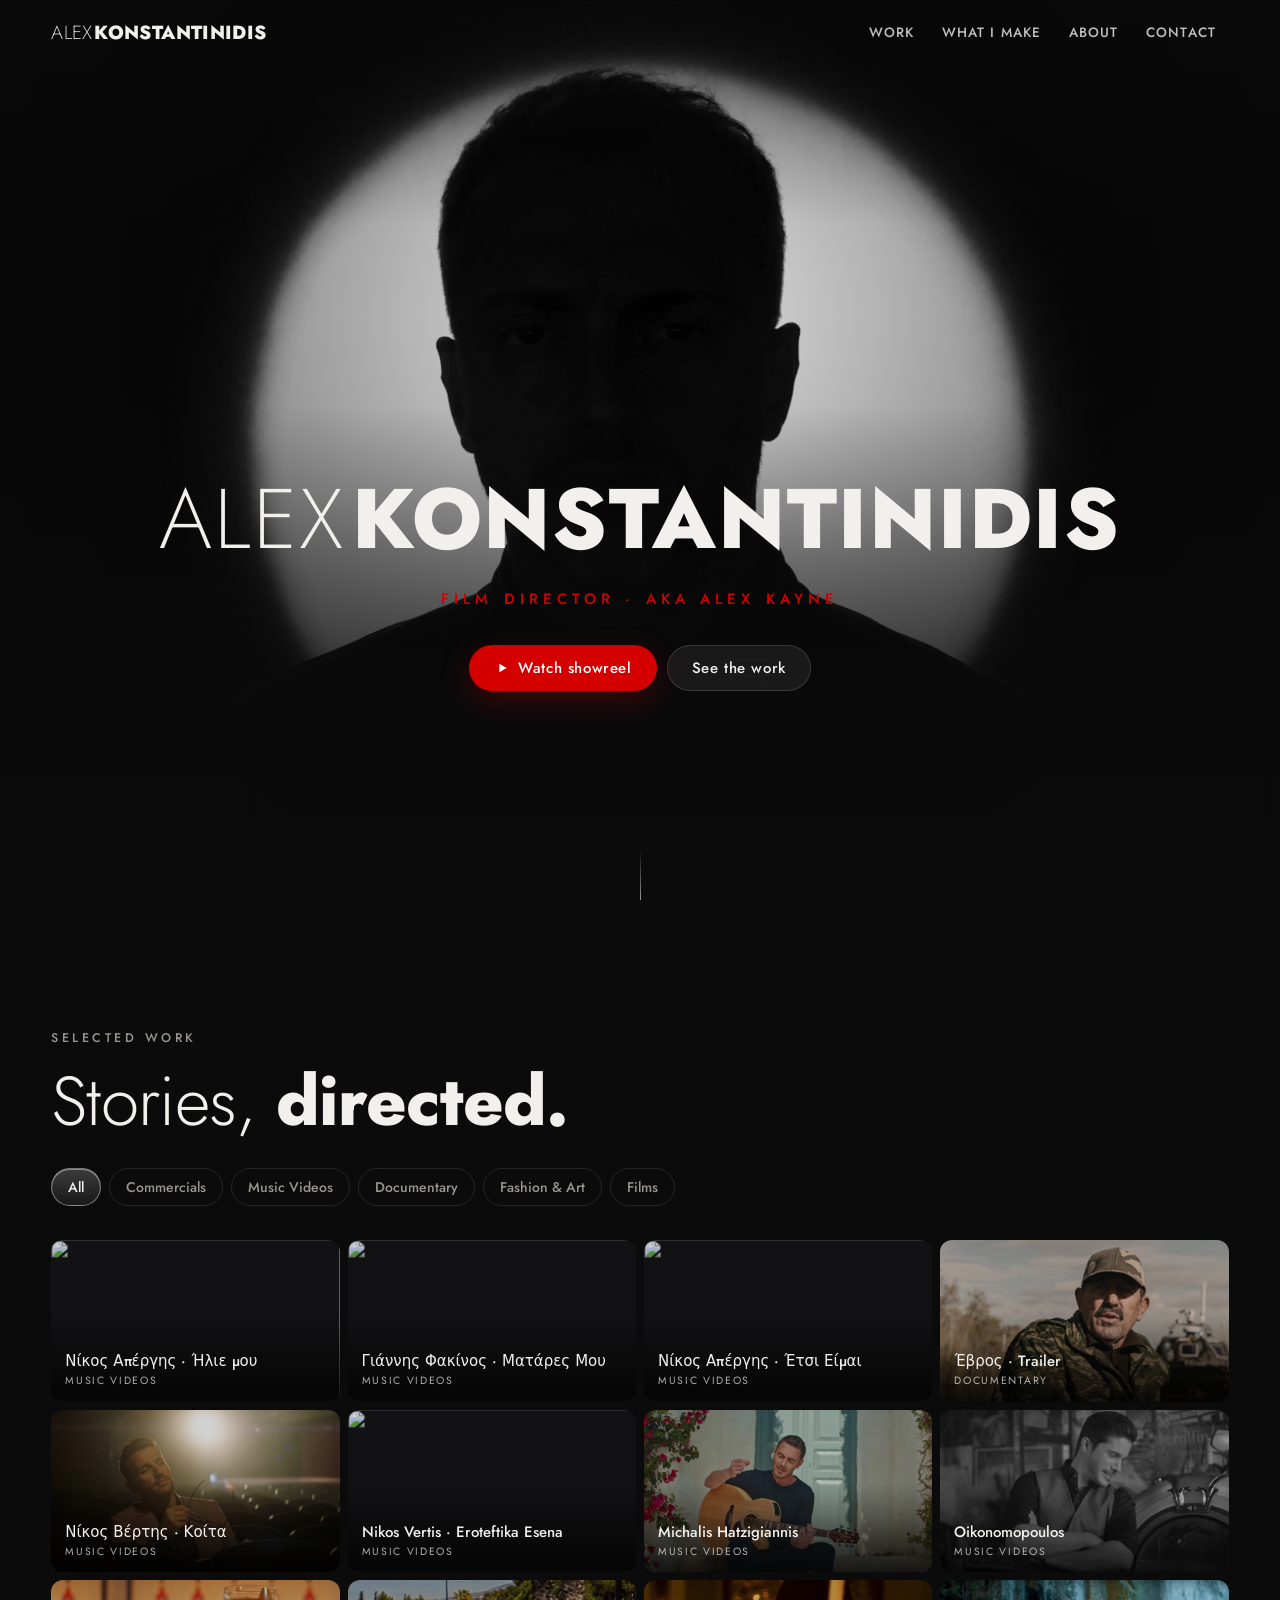
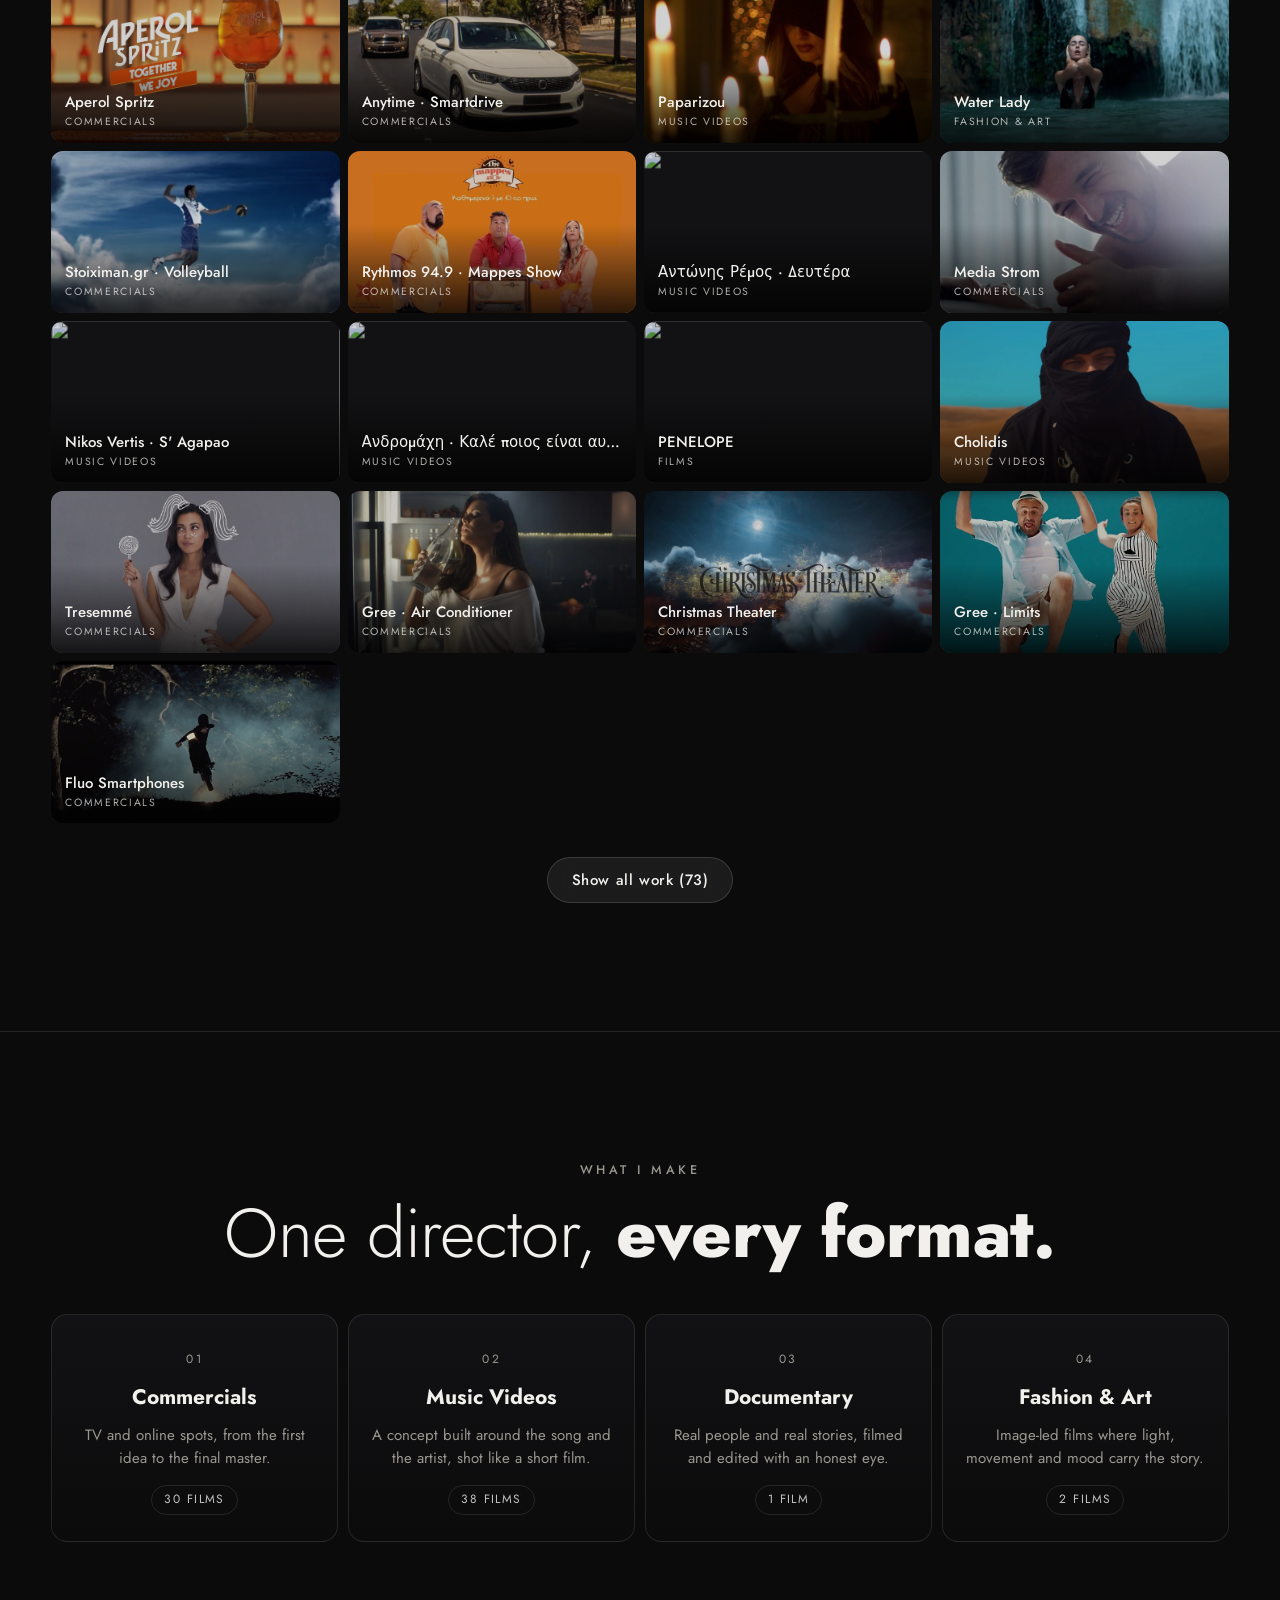
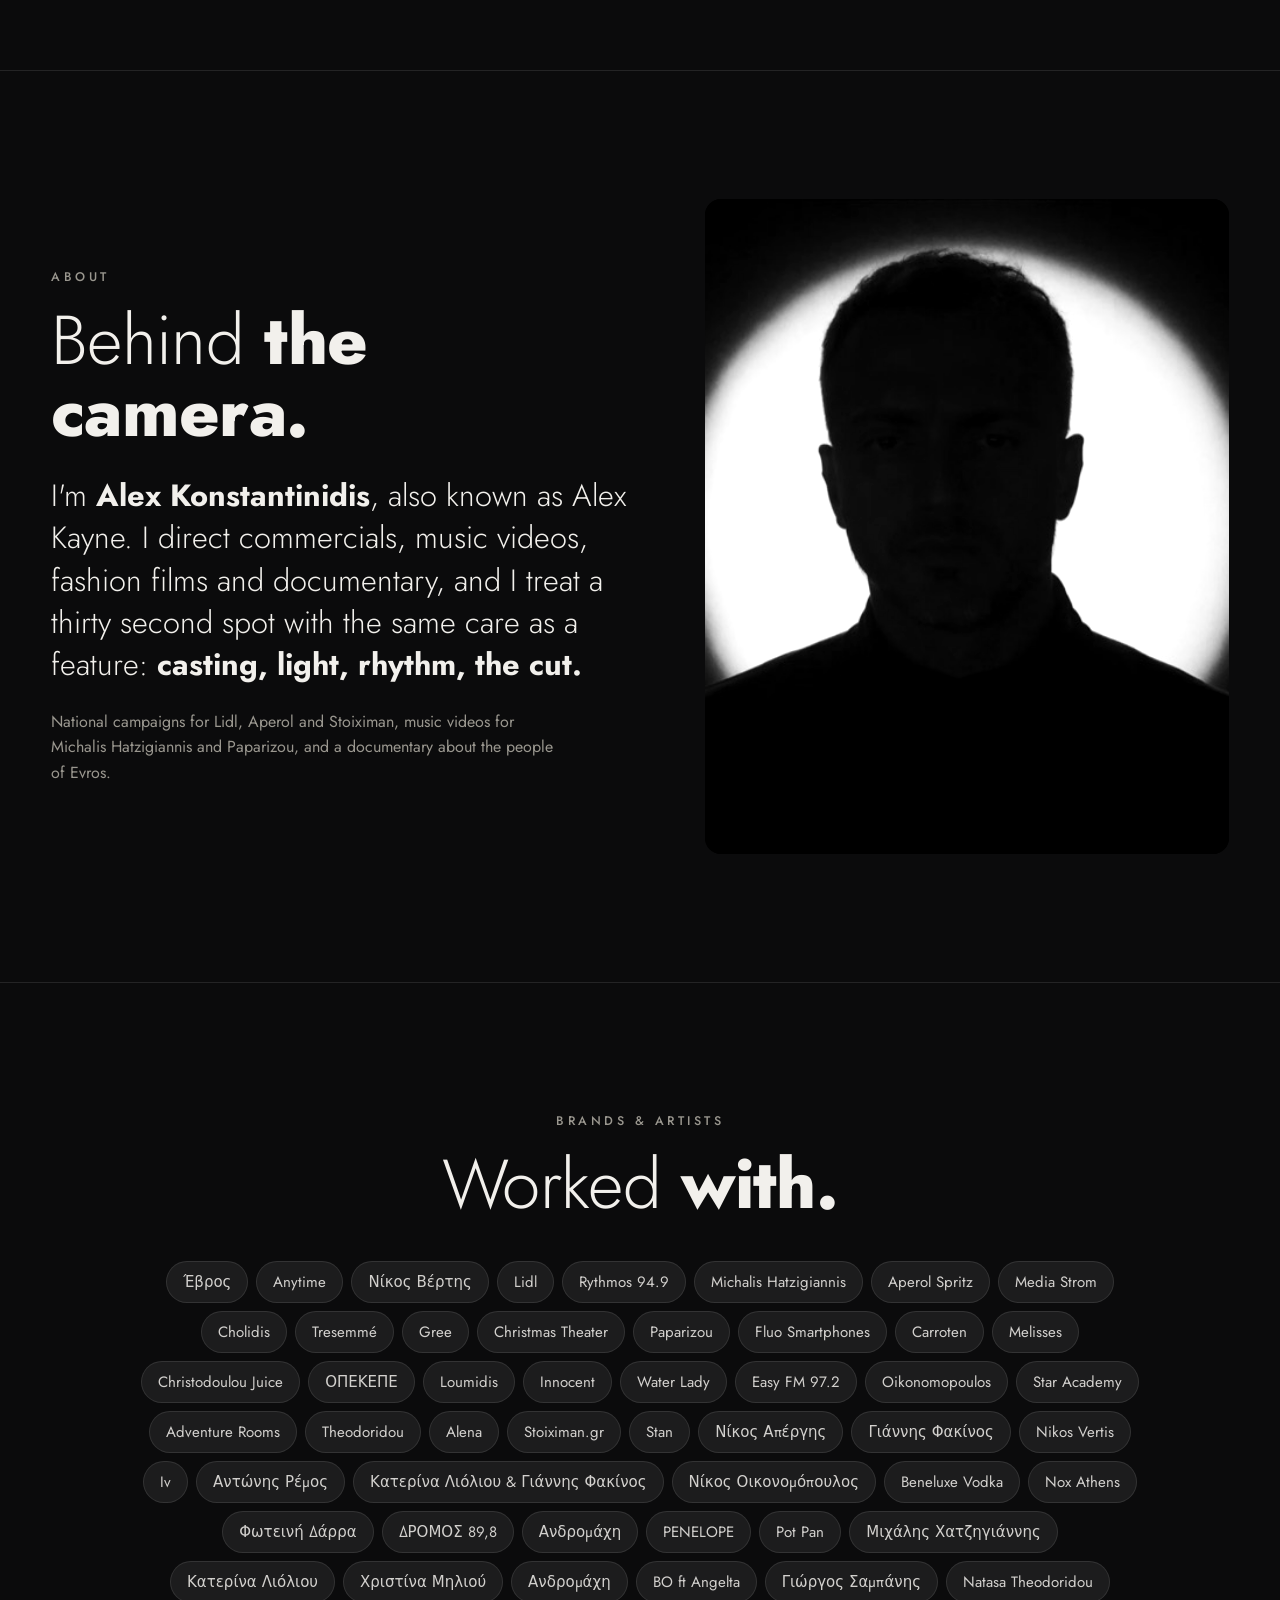
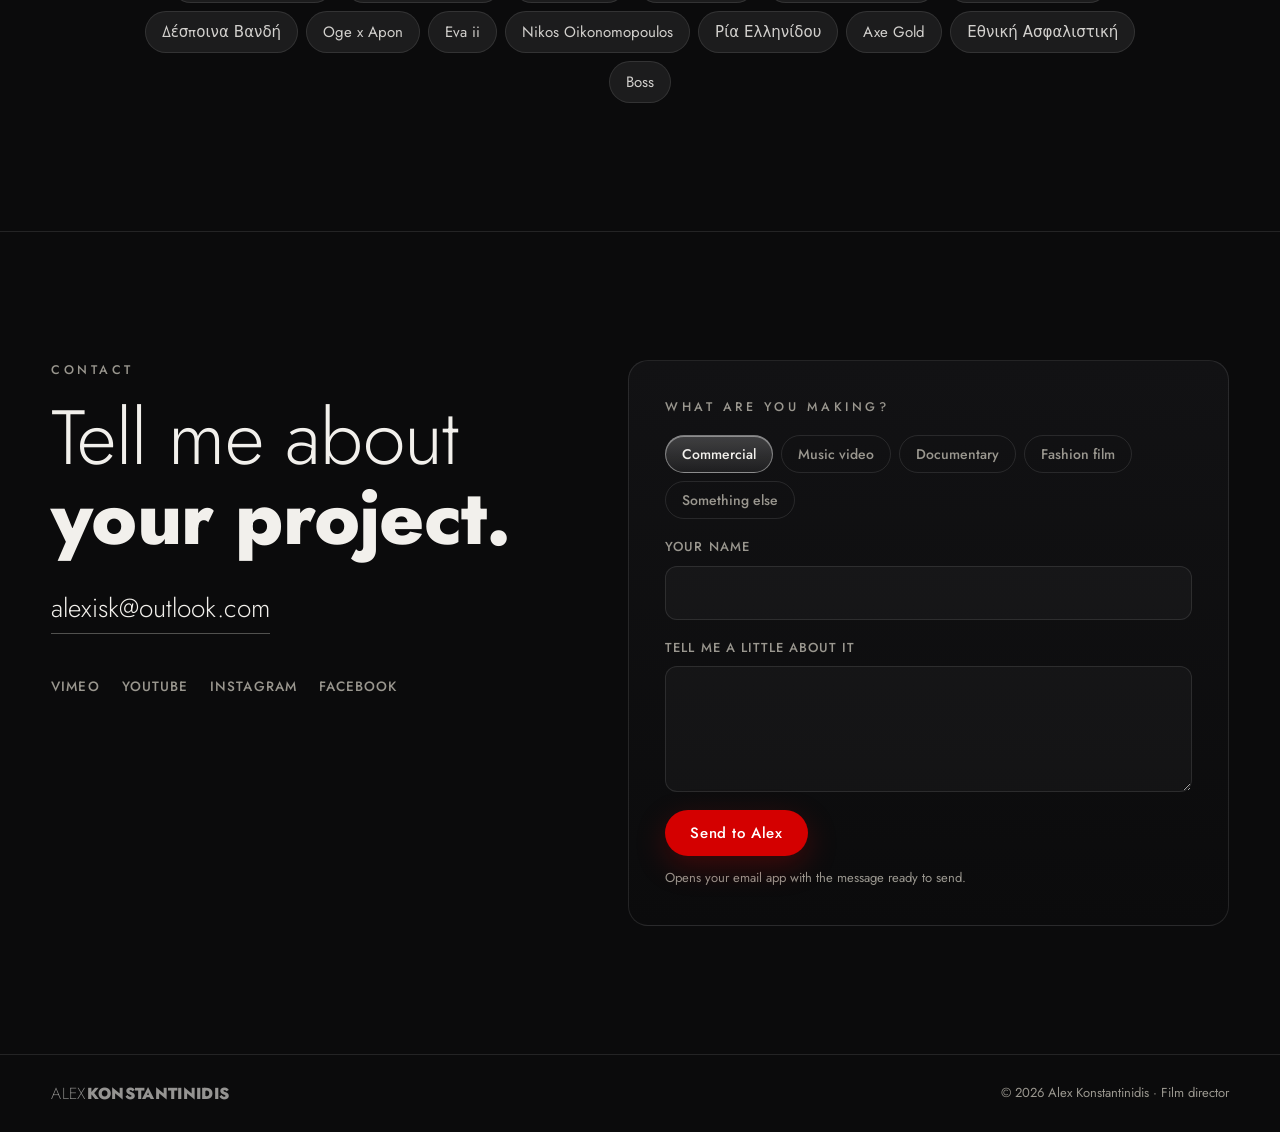
==== commit 73263d2b: "New work or a new order from themadlions.com and alexisk.gr/admin" ====
--- a/index.html
+++ b/index.html
@@ -4,7 +4,7 @@
 <meta charset="utf-8">
 <meta name="viewport" content="width=device-width, initial-scale=1, viewport-fit=cover">
 <title>Alex Konstantinidis · Director</title>
-<meta name="description" content="Alex Konstantinidis, aka Alex Kayne. Director of commercials, music videos and documentary. 72 films for brands and artists.">
+<meta name="description" content="Alex Konstantinidis, aka Alex Kayne. Director of commercials, music videos and documentary. 73 films for brands and artists.">
 <meta name="theme-color" content="#0b0b0c">
 <meta property="og:type" content="website">
 <meta property="og:title" content="Alex Konstantinidis · Director">
@@ -16,7 +16,7 @@
 <link rel="preconnect" href="https://fonts.googleapis.com"><link rel="preconnect" href="https://fonts.gstatic.com" crossorigin>
 <link href="https://fonts.googleapis.com/css2?family=Jost:wght@250;300;400;500;700;800&display=swap" rel="stylesheet">
 <link rel="preload" as="image" href="img/alex.webp" type="image/webp" fetchpriority="high">
-<link rel="stylesheet" href="style.css?v=202611051724">
+<link rel="stylesheet" href="style.css?v=202611080034">
 <script>document.documentElement.classList.add('js')</script>
 </head>
 <body>
@@ -62,6 +62,11 @@
       <button type="button" data-filter="film">Films</button>
     </div>
     <div class="grid">
+      <a class="tile" data-group="music-video" href="https://www.youtube.com/watch?v=QokCNU3IWUg" target="_blank" rel="noopener" data-play="tml-QokCNU3IWUg" data-src="yt:QokCNU3IWUg" data-title="Νίκος Απέργης · Ήλιε μου" data-cat="Music Video">
+        <img src="https://i.ytimg.com/vi/QokCNU3IWUg/hqdefault.jpg" alt="" loading="lazy" width="720" height="405">
+        <span class="play" aria-hidden="true"><svg viewBox="0 0 24 24"><path d="M8 5.5v13l11-6.5z"/></svg></span>
+        <span class="cap"><strong lang="el">Νίκος Απέργης · Ήλιε μου</strong><span>Music Videos</span></span>
+      </a>
       <a class="tile" data-group="music-video" href="https://www.youtube.com/watch?v=_qkSzzTgJM4" target="_blank" rel="noopener" data-play="tml-_qkSzzTgJM4" data-src="yt:_qkSzzTgJM4" data-title="Γιάννης Φακίνος · Ματάρες Μου" data-cat="Music Video">
         <img src="https://i.ytimg.com/vi/_qkSzzTgJM4/hqdefault.jpg" alt="" loading="lazy" width="720" height="405">
         <span class="play" aria-hidden="true"><svg viewBox="0 0 24 24"><path d="M8 5.5v13l11-6.5z"/></svg></span>
@@ -182,7 +187,7 @@
         <span class="play" aria-hidden="true"><svg viewBox="0 0 24 24"><path d="M8 5.5v13l11-6.5z"/></svg></span>
         <span class="cap"><strong>Fluo Smartphones</strong><span>Commercials</span></span>
       </a>
-      <a class="tile" data-group="music-video" href="https://www.youtube.com/watch?v=IzEiKi5P69A" target="_blank" rel="noopener" data-play="3284" data-src="yt:IzEiKi5P69A" data-title="Carroten" data-cat="Music Video">
+      <a class="tile extra" data-group="music-video" href="https://www.youtube.com/watch?v=IzEiKi5P69A" target="_blank" rel="noopener" data-play="3284" data-src="yt:IzEiKi5P69A" data-title="Carroten" data-cat="Music Video">
         <img src="img/3284-s.jpg" alt="" loading="lazy" width="720" height="405">
         <span class="play" aria-hidden="true"><svg viewBox="0 0 24 24"><path d="M8 5.5v13l11-6.5z"/></svg></span>
         <span class="cap"><strong>Carroten</strong><span>Music Videos</span></span>
@@ -423,7 +428,7 @@
         <span class="cap"><strong>Boss · #Koloneis</strong><span>Commercials</span></span>
       </a>
     </div>
-    <div class="more-wrap"><button type="button" class="pill" data-more>Show all work (72)</button></div>
+    <div class="more-wrap"><button type="button" class="pill" data-more>Show all work (73)</button></div>
   </section>
 
   <section id="make" class="make">
@@ -431,7 +436,7 @@
     <h2>One director, <b>every format.</b></h2>
     <div class="cards">
       <article class="svc"><span class="n">01</span><h3>Commercials</h3><p>TV and online spots, from the first idea to the final master.</p><span class="c">30 films</span></article>
-      <article class="svc"><span class="n">02</span><h3>Music Videos</h3><p>A concept built around the song and the artist, shot like a short film.</p><span class="c">37 films</span></article>
+      <article class="svc"><span class="n">02</span><h3>Music Videos</h3><p>A concept built around the song and the artist, shot like a short film.</p><span class="c">38 films</span></article>
       <article class="svc"><span class="n">03</span><h3>Documentary</h3><p>Real people and real stories, filmed and edited with an honest eye.</p><span class="c">1 film</span></article>
       <article class="svc"><span class="n">04</span><h3>Fashion &amp; Art</h3><p>Image-led films where light, movement and mood carry the story.</p><span class="c">2 films</span></article>
     </div>
@@ -480,6 +485,7 @@
       <li>Alena</li>
       <li>Stoiximan.gr</li>
       <li>Stan</li>
+      <li lang="el">Νίκος Απέργης</li>
       <li lang="el">Γιάννης Φακίνος</li>
       <li>Nikos Vertis</li>
       <li>Iv</li>
@@ -489,7 +495,6 @@
       <li>Beneluxe Vodka</li>
       <li>Nox Athens</li>
       <li lang="el">Φωτεινή Δάρρα</li>
-      <li lang="el">Νίκος Απέργης</li>
       <li lang="el">ΔΡΟΜΟΣ 89,8</li>
       <li lang="el">Ανδρομάχη</li>
       <li>PENELOPE</li>
@@ -556,7 +561,7 @@
   </div>
 </div>
 
-<script src="tml.js?v=202611051724" defer></script>
-<script src="app.js?v=202611051724" defer></script>
+<script src="tml.js?v=202611080034" defer></script>
+<script src="app.js?v=202611080034" defer></script>
 </body>
 </html>
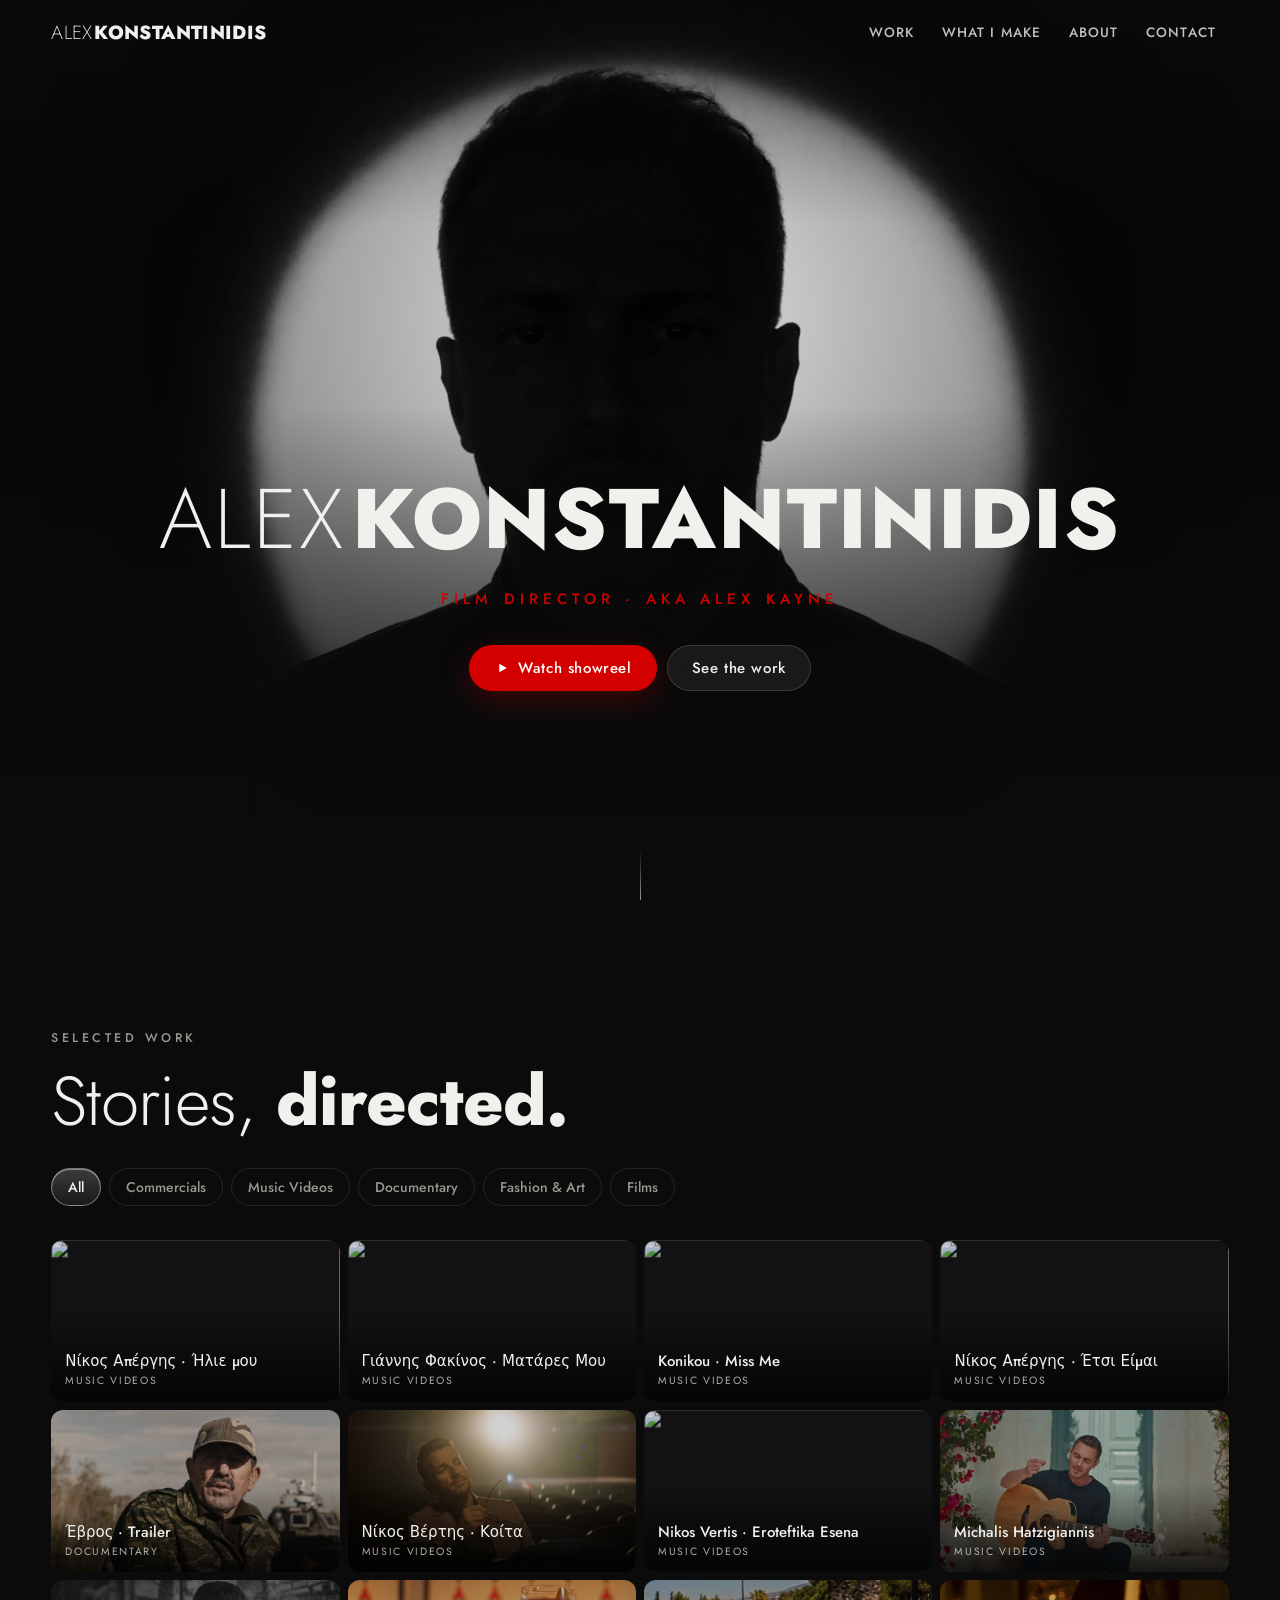
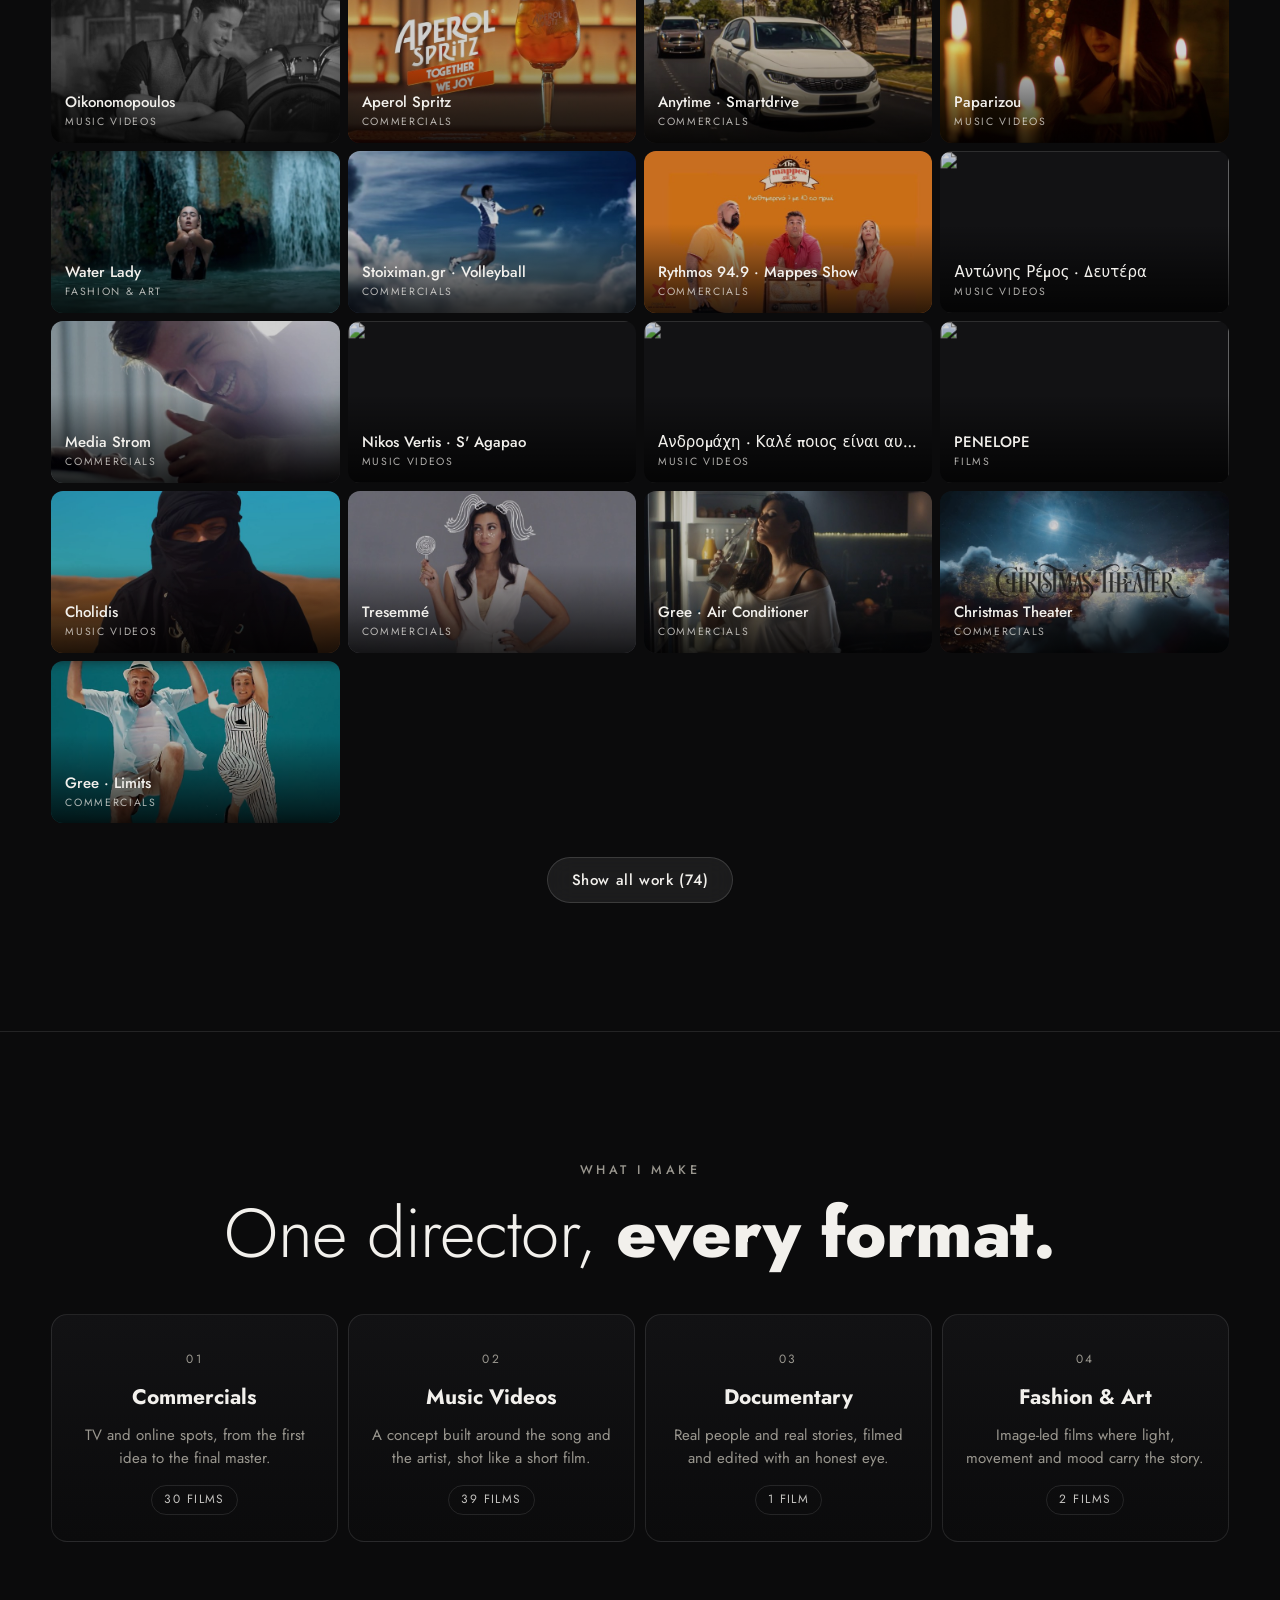
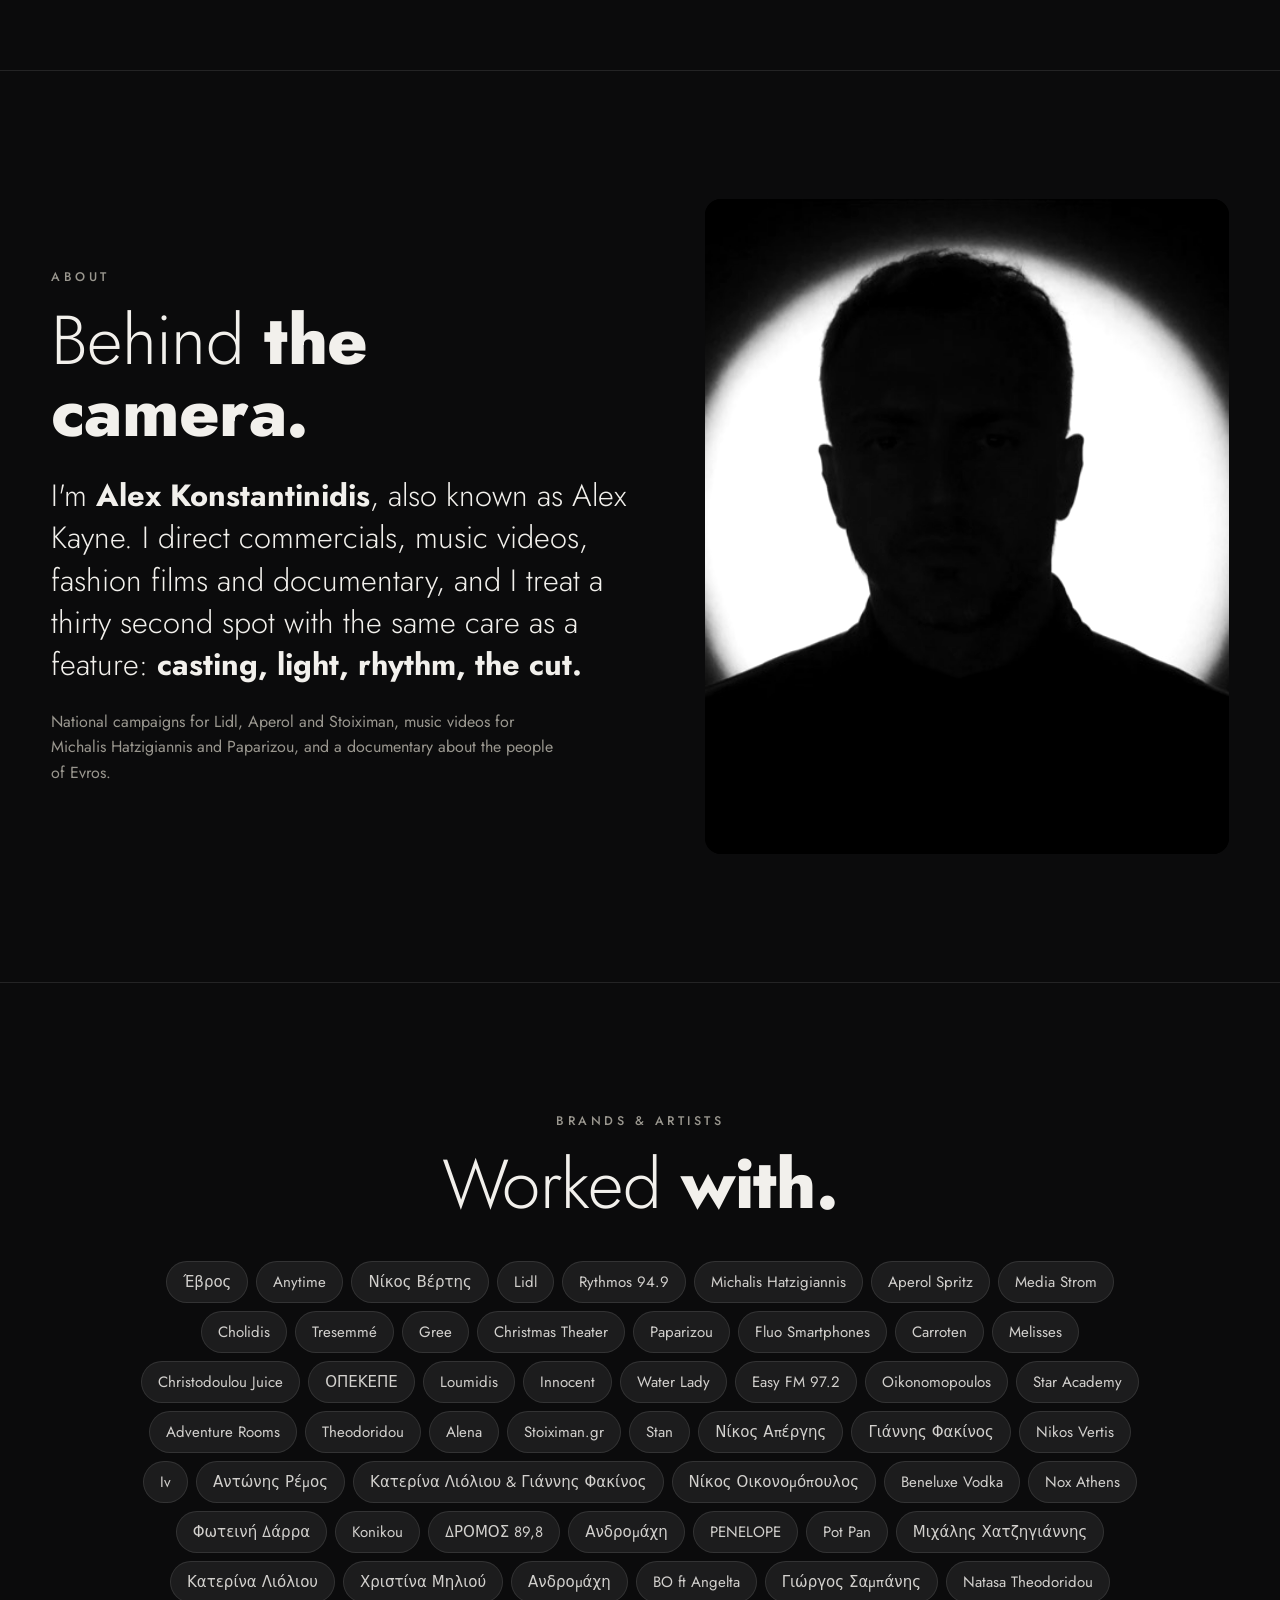
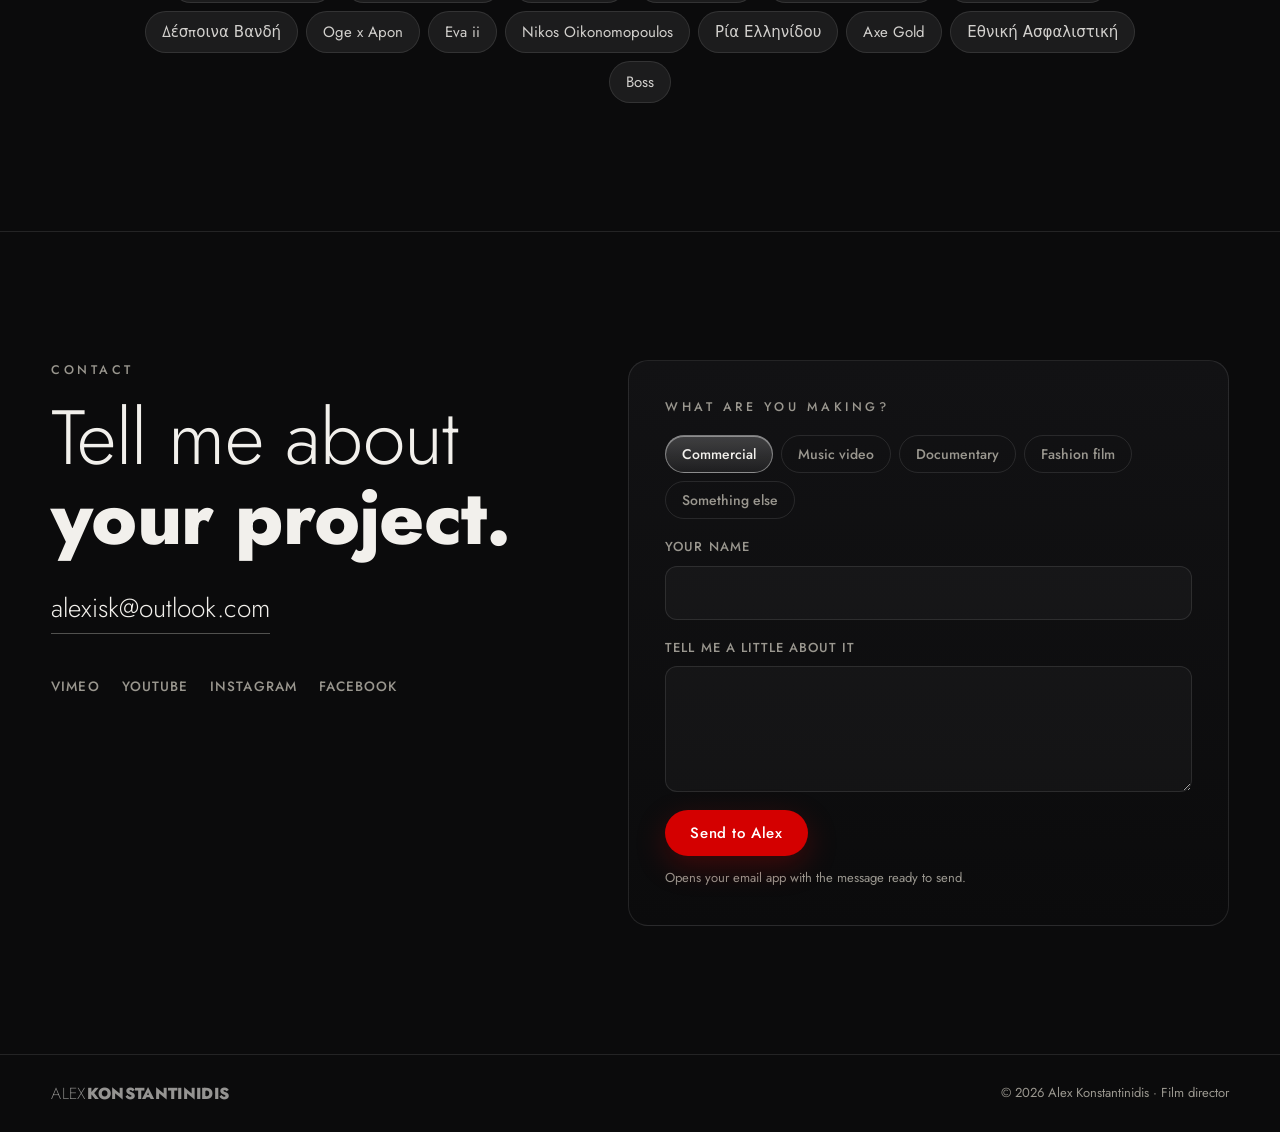
==== commit aa2be233: "New work or a new order from themadlions.com and alexisk.gr/admin" ====
--- a/index.html
+++ b/index.html
@@ -4,7 +4,7 @@
 <meta charset="utf-8">
 <meta name="viewport" content="width=device-width, initial-scale=1, viewport-fit=cover">
 <title>Alex Konstantinidis · Director</title>
-<meta name="description" content="Alex Konstantinidis, aka Alex Kayne. Director of commercials, music videos and documentary. 73 films for brands and artists.">
+<meta name="description" content="Alex Konstantinidis, aka Alex Kayne. Director of commercials, music videos and documentary. 74 films for brands and artists.">
 <meta name="theme-color" content="#0b0b0c">
 <meta property="og:type" content="website">
 <meta property="og:title" content="Alex Konstantinidis · Director">
@@ -16,7 +16,7 @@
 <link rel="preconnect" href="https://fonts.googleapis.com"><link rel="preconnect" href="https://fonts.gstatic.com" crossorigin>
 <link href="https://fonts.googleapis.com/css2?family=Jost:wght@250;300;400;500;700;800&display=swap" rel="stylesheet">
 <link rel="preload" as="image" href="img/alex.webp" type="image/webp" fetchpriority="high">
-<link rel="stylesheet" href="style.css?v=202611080034">
+<link rel="stylesheet" href="style.css?v=202611100333">
 <script>document.documentElement.classList.add('js')</script>
 </head>
 <body>
@@ -72,6 +72,11 @@
         <span class="play" aria-hidden="true"><svg viewBox="0 0 24 24"><path d="M8 5.5v13l11-6.5z"/></svg></span>
         <span class="cap"><strong lang="el">Γιάννης Φακίνος · Ματάρες Μου</strong><span>Music Videos</span></span>
       </a>
+      <a class="tile" data-group="music-video" href="https://www.youtube.com/watch?v=OfZczQrBnCc" target="_blank" rel="noopener" data-play="tml-OfZczQrBnCc" data-src="yt:OfZczQrBnCc" data-title="Konikou · Miss Me" data-cat="Music Video">
+        <img src="https://i.ytimg.com/vi/OfZczQrBnCc/hqdefault.jpg" alt="" loading="lazy" width="720" height="405">
+        <span class="play" aria-hidden="true"><svg viewBox="0 0 24 24"><path d="M8 5.5v13l11-6.5z"/></svg></span>
+        <span class="cap"><strong>Konikou · Miss Me</strong><span>Music Videos</span></span>
+      </a>
       <a class="tile" data-group="music-video" href="https://www.youtube.com/watch?v=PGnUswzmNHU" target="_blank" rel="noopener" data-play="tml-PGnUswzmNHU" data-src="yt:PGnUswzmNHU" data-title="Νίκος Απέργης · Έτσι Είμαι" data-cat="Music Video">
         <img src="https://i.ytimg.com/vi/PGnUswzmNHU/hqdefault.jpg" alt="" loading="lazy" width="720" height="405">
         <span class="play" aria-hidden="true"><svg viewBox="0 0 24 24"><path d="M8 5.5v13l11-6.5z"/></svg></span>
@@ -182,7 +187,7 @@
         <span class="play" aria-hidden="true"><svg viewBox="0 0 24 24"><path d="M8 5.5v13l11-6.5z"/></svg></span>
         <span class="cap"><strong>Gree · Limits</strong><span>Commercials</span></span>
       </a>
-      <a class="tile" data-group="commercial" href="https://www.youtube.com/watch?v=z-LZfkTOZeM" target="_blank" rel="noopener" data-play="3197" data-src="yt:z-LZfkTOZeM" data-title="Fluo Smartphones" data-cat="Commercial">
+      <a class="tile extra" data-group="commercial" href="https://www.youtube.com/watch?v=z-LZfkTOZeM" target="_blank" rel="noopener" data-play="3197" data-src="yt:z-LZfkTOZeM" data-title="Fluo Smartphones" data-cat="Commercial">
         <img src="img/3197-s.jpg" alt="" loading="lazy" width="720" height="405">
         <span class="play" aria-hidden="true"><svg viewBox="0 0 24 24"><path d="M8 5.5v13l11-6.5z"/></svg></span>
         <span class="cap"><strong>Fluo Smartphones</strong><span>Commercials</span></span>
@@ -428,7 +433,7 @@
         <span class="cap"><strong>Boss · #Koloneis</strong><span>Commercials</span></span>
       </a>
     </div>
-    <div class="more-wrap"><button type="button" class="pill" data-more>Show all work (73)</button></div>
+    <div class="more-wrap"><button type="button" class="pill" data-more>Show all work (74)</button></div>
   </section>
 
   <section id="make" class="make">
@@ -436,7 +441,7 @@
     <h2>One director, <b>every format.</b></h2>
     <div class="cards">
       <article class="svc"><span class="n">01</span><h3>Commercials</h3><p>TV and online spots, from the first idea to the final master.</p><span class="c">30 films</span></article>
-      <article class="svc"><span class="n">02</span><h3>Music Videos</h3><p>A concept built around the song and the artist, shot like a short film.</p><span class="c">38 films</span></article>
+      <article class="svc"><span class="n">02</span><h3>Music Videos</h3><p>A concept built around the song and the artist, shot like a short film.</p><span class="c">39 films</span></article>
       <article class="svc"><span class="n">03</span><h3>Documentary</h3><p>Real people and real stories, filmed and edited with an honest eye.</p><span class="c">1 film</span></article>
       <article class="svc"><span class="n">04</span><h3>Fashion &amp; Art</h3><p>Image-led films where light, movement and mood carry the story.</p><span class="c">2 films</span></article>
     </div>
@@ -495,6 +500,7 @@
       <li>Beneluxe Vodka</li>
       <li>Nox Athens</li>
       <li lang="el">Φωτεινή Δάρρα</li>
+      <li>Konikou</li>
       <li lang="el">ΔΡΟΜΟΣ 89,8</li>
       <li lang="el">Ανδρομάχη</li>
       <li>PENELOPE</li>
@@ -561,7 +567,7 @@
   </div>
 </div>
 
-<script src="tml.js?v=202611080034" defer></script>
-<script src="app.js?v=202611080034" defer></script>
+<script src="tml.js?v=202611100333" defer></script>
+<script src="app.js?v=202611100333" defer></script>
 </body>
 </html>
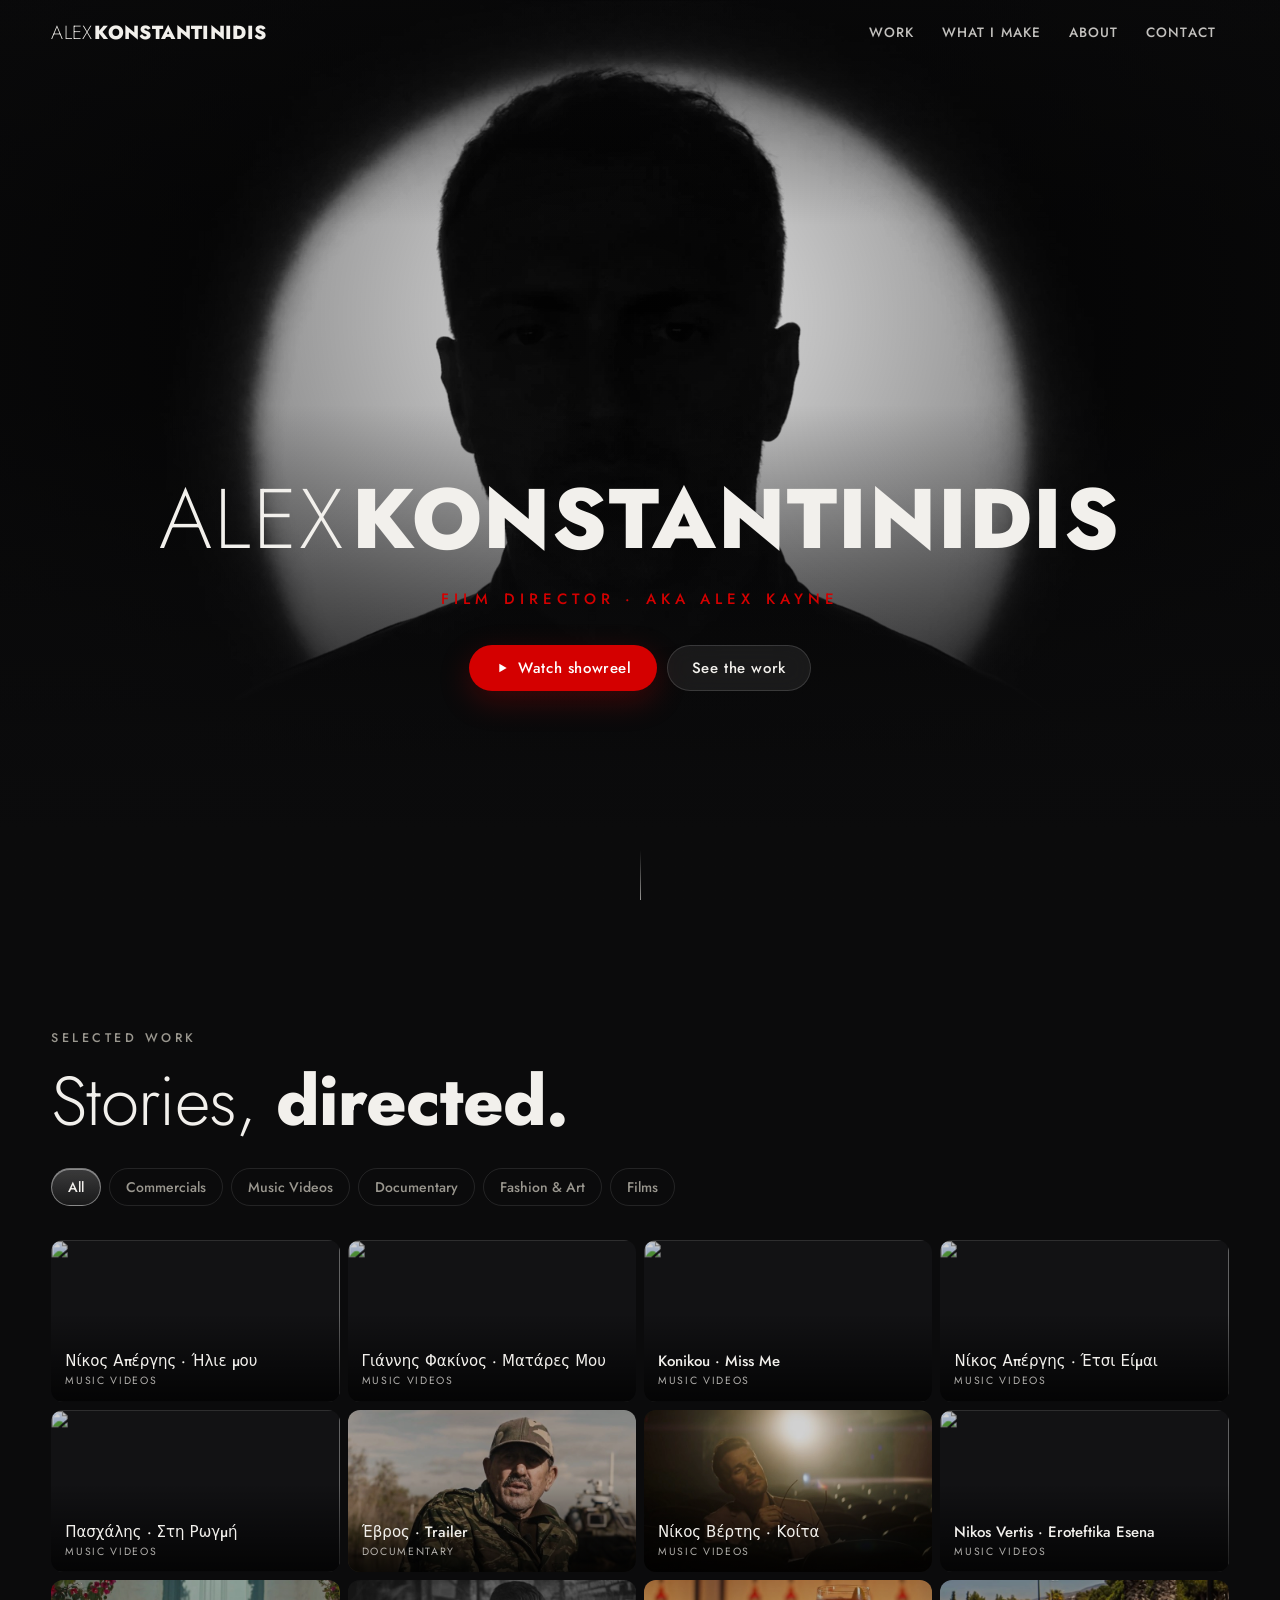
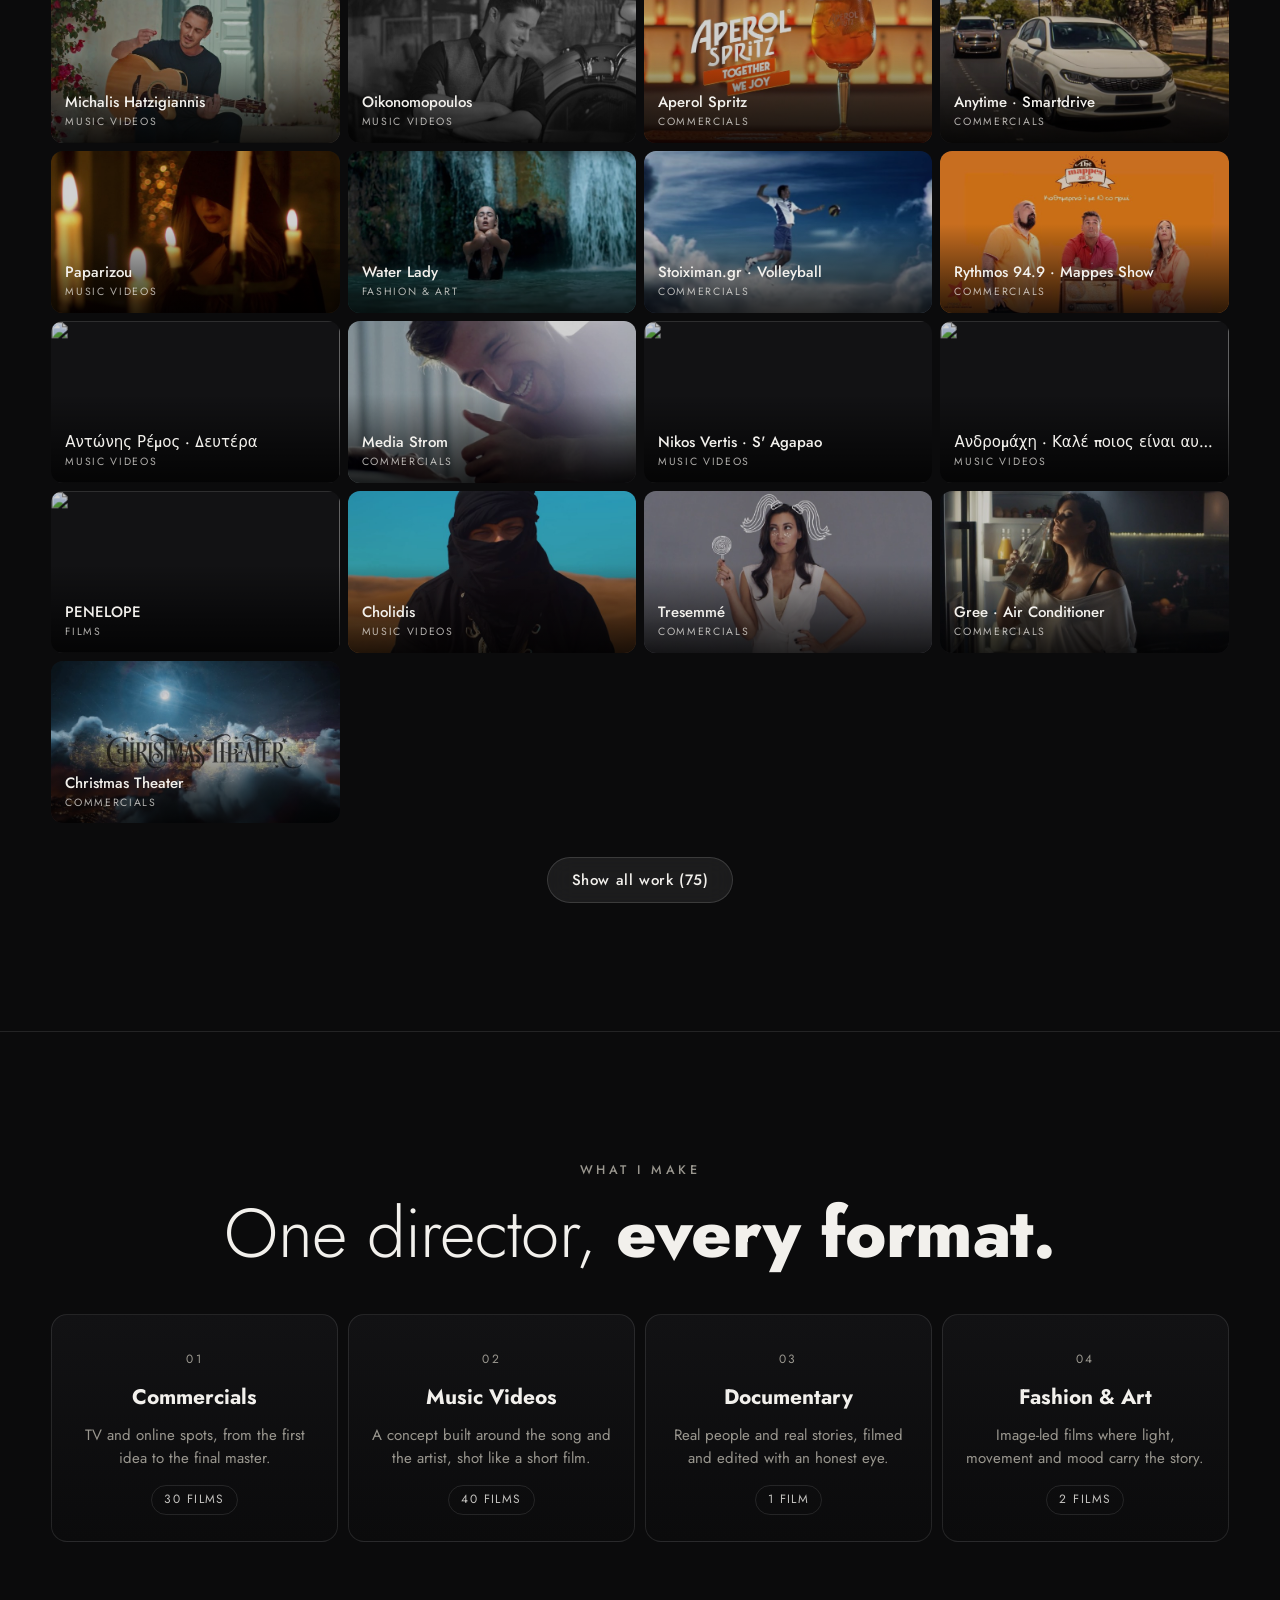
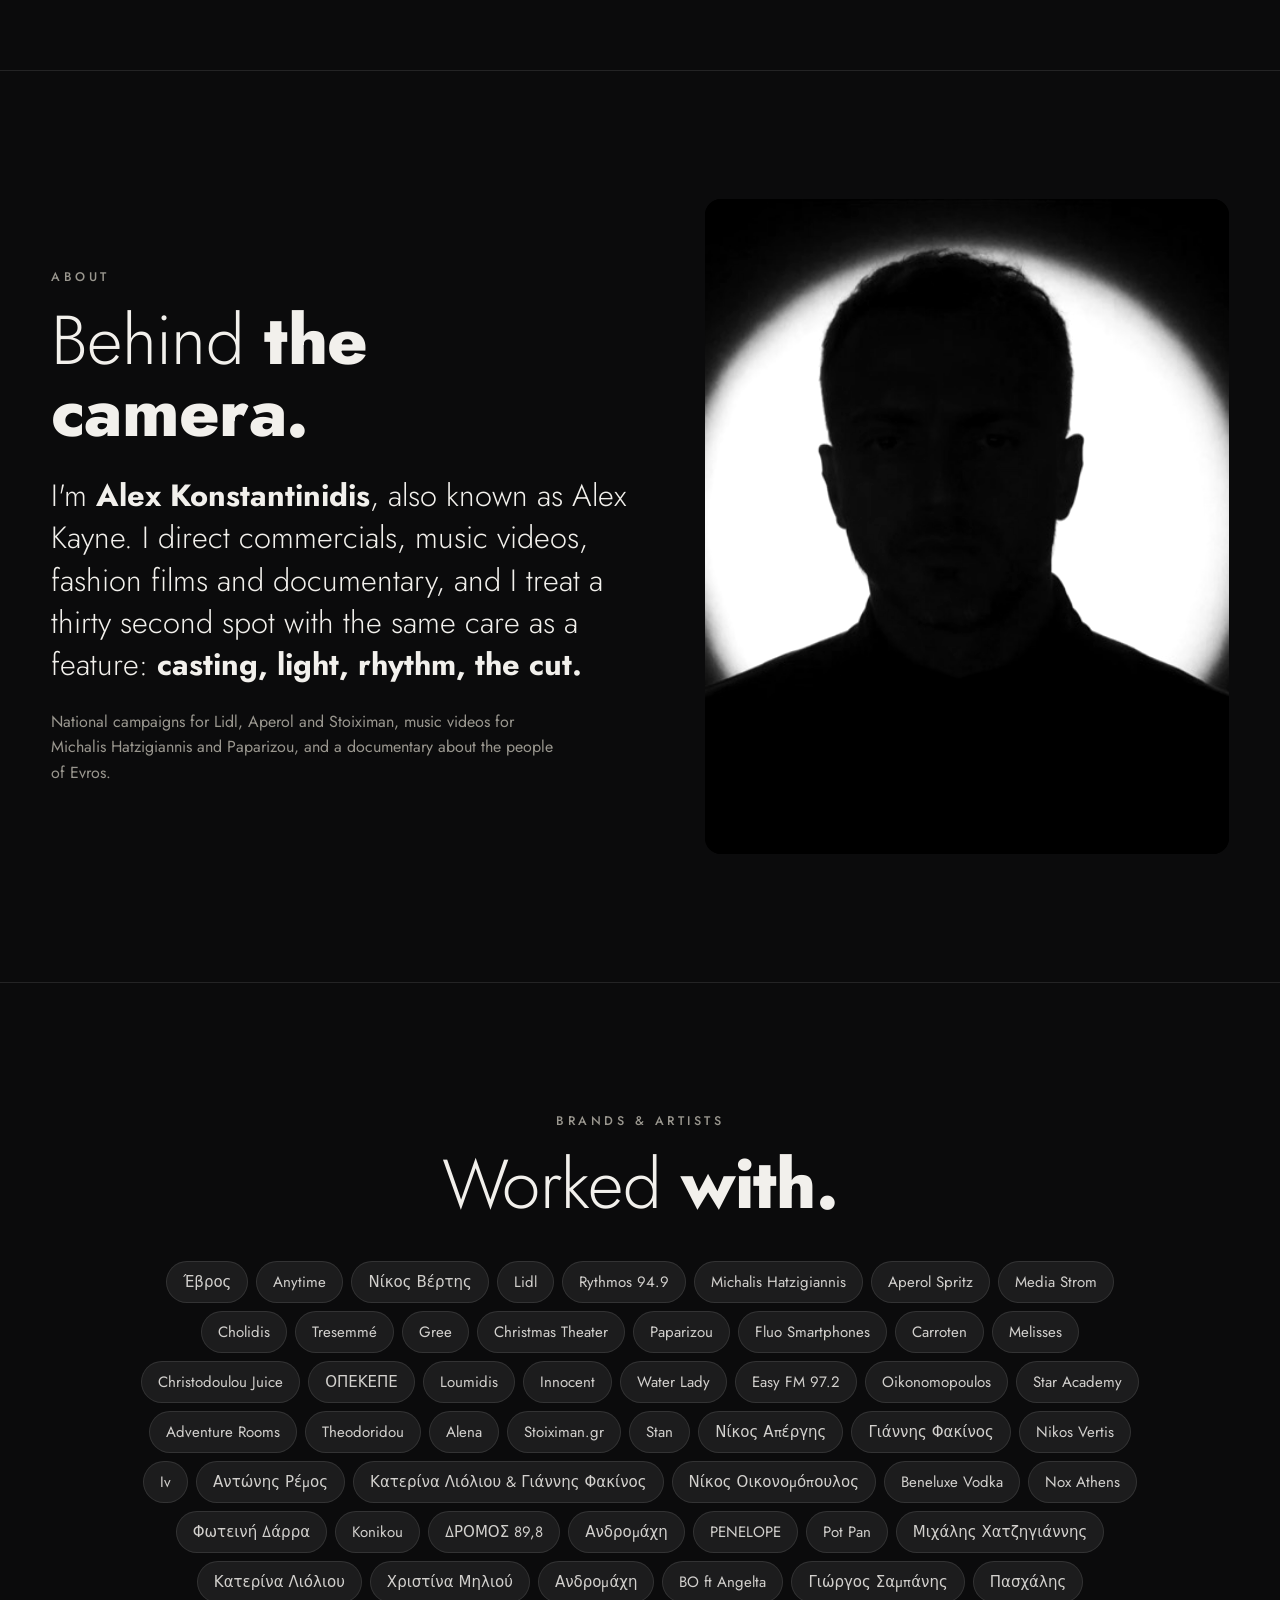
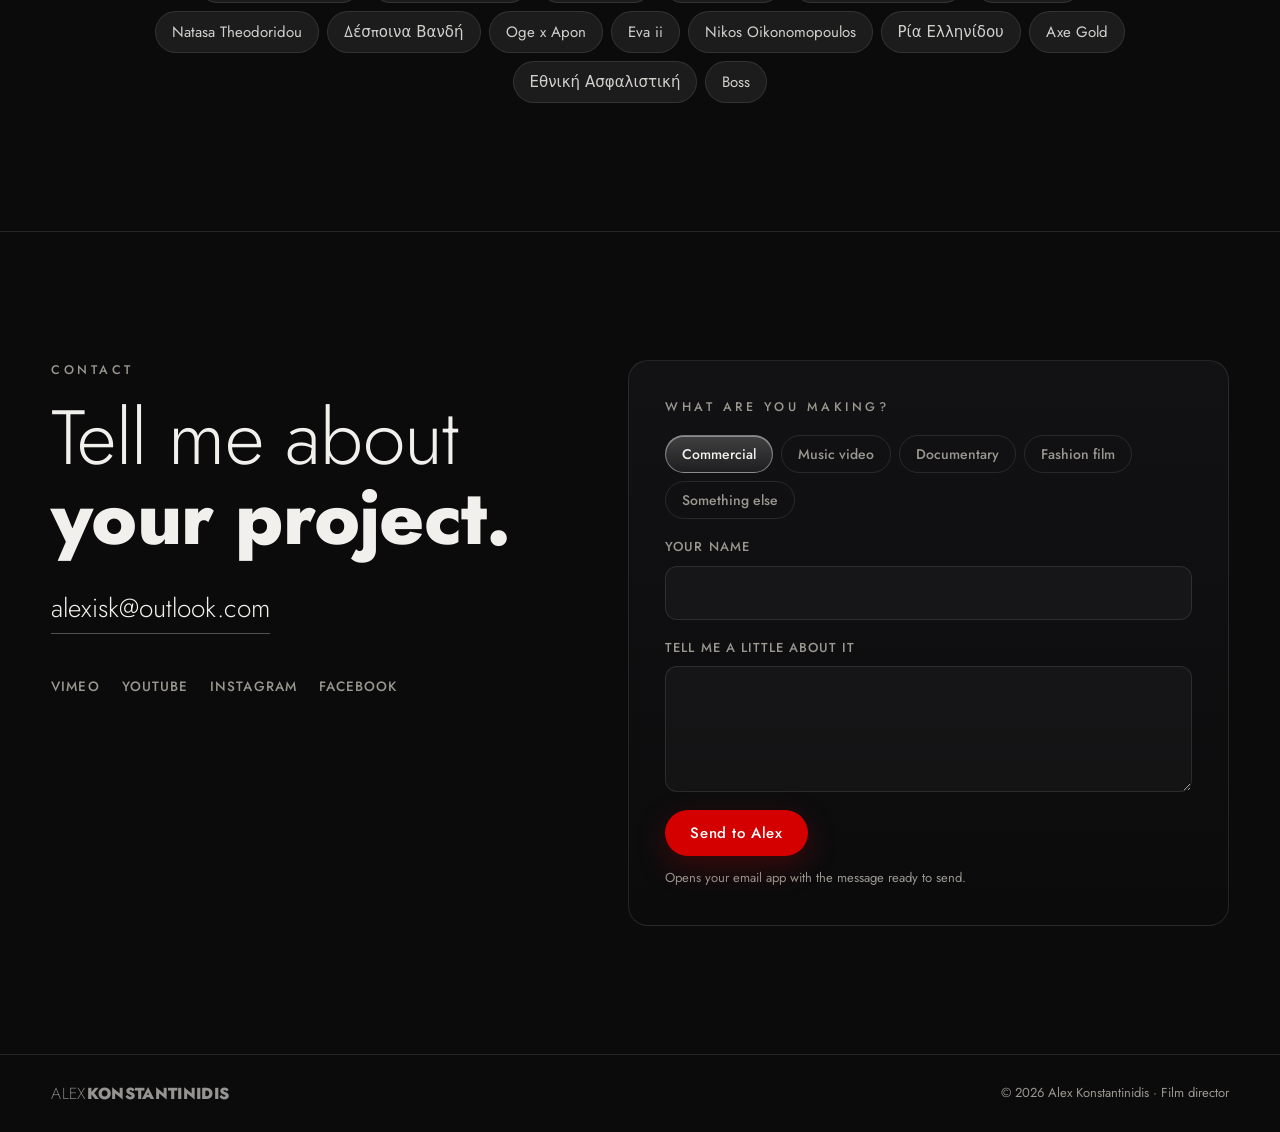
==== commit 246eb74b: "New work or a new order from themadlions.com and alexisk.gr/admin" ====
--- a/index.html
+++ b/index.html
@@ -4,7 +4,7 @@
 <meta charset="utf-8">
 <meta name="viewport" content="width=device-width, initial-scale=1, viewport-fit=cover">
 <title>Alex Konstantinidis · Director</title>
-<meta name="description" content="Alex Konstantinidis, aka Alex Kayne. Director of commercials, music videos and documentary. 74 films for brands and artists.">
+<meta name="description" content="Alex Konstantinidis, aka Alex Kayne. Director of commercials, music videos and documentary. 75 films for brands and artists.">
 <meta name="theme-color" content="#0b0b0c">
 <meta property="og:type" content="website">
 <meta property="og:title" content="Alex Konstantinidis · Director">
@@ -16,7 +16,7 @@
 <link rel="preconnect" href="https://fonts.googleapis.com"><link rel="preconnect" href="https://fonts.gstatic.com" crossorigin>
 <link href="https://fonts.googleapis.com/css2?family=Jost:wght@250;300;400;500;700;800&display=swap" rel="stylesheet">
 <link rel="preload" as="image" href="img/alex.webp" type="image/webp" fetchpriority="high">
-<link rel="stylesheet" href="style.css?v=202611100333">
+<link rel="stylesheet" href="style.css?v=202611192035">
 <script>document.documentElement.classList.add('js')</script>
 </head>
 <body>
@@ -82,6 +82,11 @@
         <span class="play" aria-hidden="true"><svg viewBox="0 0 24 24"><path d="M8 5.5v13l11-6.5z"/></svg></span>
         <span class="cap"><strong lang="el">Νίκος Απέργης · Έτσι Είμαι</strong><span>Music Videos</span></span>
       </a>
+      <a class="tile" data-group="music-video" href="https://www.youtube.com/watch?v=6LlGKlB8gqM" target="_blank" rel="noopener" data-play="tml-6LlGKlB8gqM" data-src="yt:6LlGKlB8gqM" data-title="Πασχάλης · Στη Ρωγμή" data-cat="Music Video">
+        <img src="https://i.ytimg.com/vi/6LlGKlB8gqM/hqdefault.jpg" alt="" loading="lazy" width="720" height="405">
+        <span class="play" aria-hidden="true"><svg viewBox="0 0 24 24"><path d="M8 5.5v13l11-6.5z"/></svg></span>
+        <span class="cap"><strong lang="el">Πασχάλης · Στη Ρωγμή</strong><span>Music Videos</span></span>
+      </a>
       <a class="tile" data-group="documentary" href="https://www.youtube.com/watch?v=x2K8rYg7oN8" target="_blank" rel="noopener" data-play="3544" data-src="yt:x2K8rYg7oN8" data-title="Έβρος · Trailer" data-cat="Documentary">
         <img src="img/3544-s.jpg" alt="" loading="lazy" width="720" height="405">
         <span class="play" aria-hidden="true"><svg viewBox="0 0 24 24"><path d="M8 5.5v13l11-6.5z"/></svg></span>
@@ -182,7 +187,7 @@
         <span class="play" aria-hidden="true"><svg viewBox="0 0 24 24"><path d="M8 5.5v13l11-6.5z"/></svg></span>
         <span class="cap"><strong>Christmas Theater</strong><span>Commercials</span></span>
       </a>
-      <a class="tile" data-group="commercial" href="https://www.youtube.com/watch?v=FQ-w-qq4XlQ" target="_blank" rel="noopener" data-play="3184" data-src="yt:FQ-w-qq4XlQ" data-title="Gree · Limits" data-cat="Commercial">
+      <a class="tile extra" data-group="commercial" href="https://www.youtube.com/watch?v=FQ-w-qq4XlQ" target="_blank" rel="noopener" data-play="3184" data-src="yt:FQ-w-qq4XlQ" data-title="Gree · Limits" data-cat="Commercial">
         <img src="img/3184-s.jpg" alt="" loading="lazy" width="720" height="405">
         <span class="play" aria-hidden="true"><svg viewBox="0 0 24 24"><path d="M8 5.5v13l11-6.5z"/></svg></span>
         <span class="cap"><strong>Gree · Limits</strong><span>Commercials</span></span>
@@ -433,7 +438,7 @@
         <span class="cap"><strong>Boss · #Koloneis</strong><span>Commercials</span></span>
       </a>
     </div>
-    <div class="more-wrap"><button type="button" class="pill" data-more>Show all work (74)</button></div>
+    <div class="more-wrap"><button type="button" class="pill" data-more>Show all work (75)</button></div>
   </section>
 
   <section id="make" class="make">
@@ -441,7 +446,7 @@
     <h2>One director, <b>every format.</b></h2>
     <div class="cards">
       <article class="svc"><span class="n">01</span><h3>Commercials</h3><p>TV and online spots, from the first idea to the final master.</p><span class="c">30 films</span></article>
-      <article class="svc"><span class="n">02</span><h3>Music Videos</h3><p>A concept built around the song and the artist, shot like a short film.</p><span class="c">39 films</span></article>
+      <article class="svc"><span class="n">02</span><h3>Music Videos</h3><p>A concept built around the song and the artist, shot like a short film.</p><span class="c">40 films</span></article>
       <article class="svc"><span class="n">03</span><h3>Documentary</h3><p>Real people and real stories, filmed and edited with an honest eye.</p><span class="c">1 film</span></article>
       <article class="svc"><span class="n">04</span><h3>Fashion &amp; Art</h3><p>Image-led films where light, movement and mood carry the story.</p><span class="c">2 films</span></article>
     </div>
@@ -511,6 +516,7 @@
       <li lang="el">Ανδρομάχη</li>
       <li>BO ft Angelta</li>
       <li lang="el">Γιώργος Σαμπάνης</li>
+      <li lang="el">Πασχάλης</li>
       <li>Natasa Theodoridou</li>
       <li lang="el">Δέσποινα Βανδή</li>
       <li>Oge x Apon</li>
@@ -567,7 +573,7 @@
   </div>
 </div>
 
-<script src="tml.js?v=202611100333" defer></script>
-<script src="app.js?v=202611100333" defer></script>
+<script src="tml.js?v=202611192035" defer></script>
+<script src="app.js?v=202611192035" defer></script>
 </body>
 </html>
